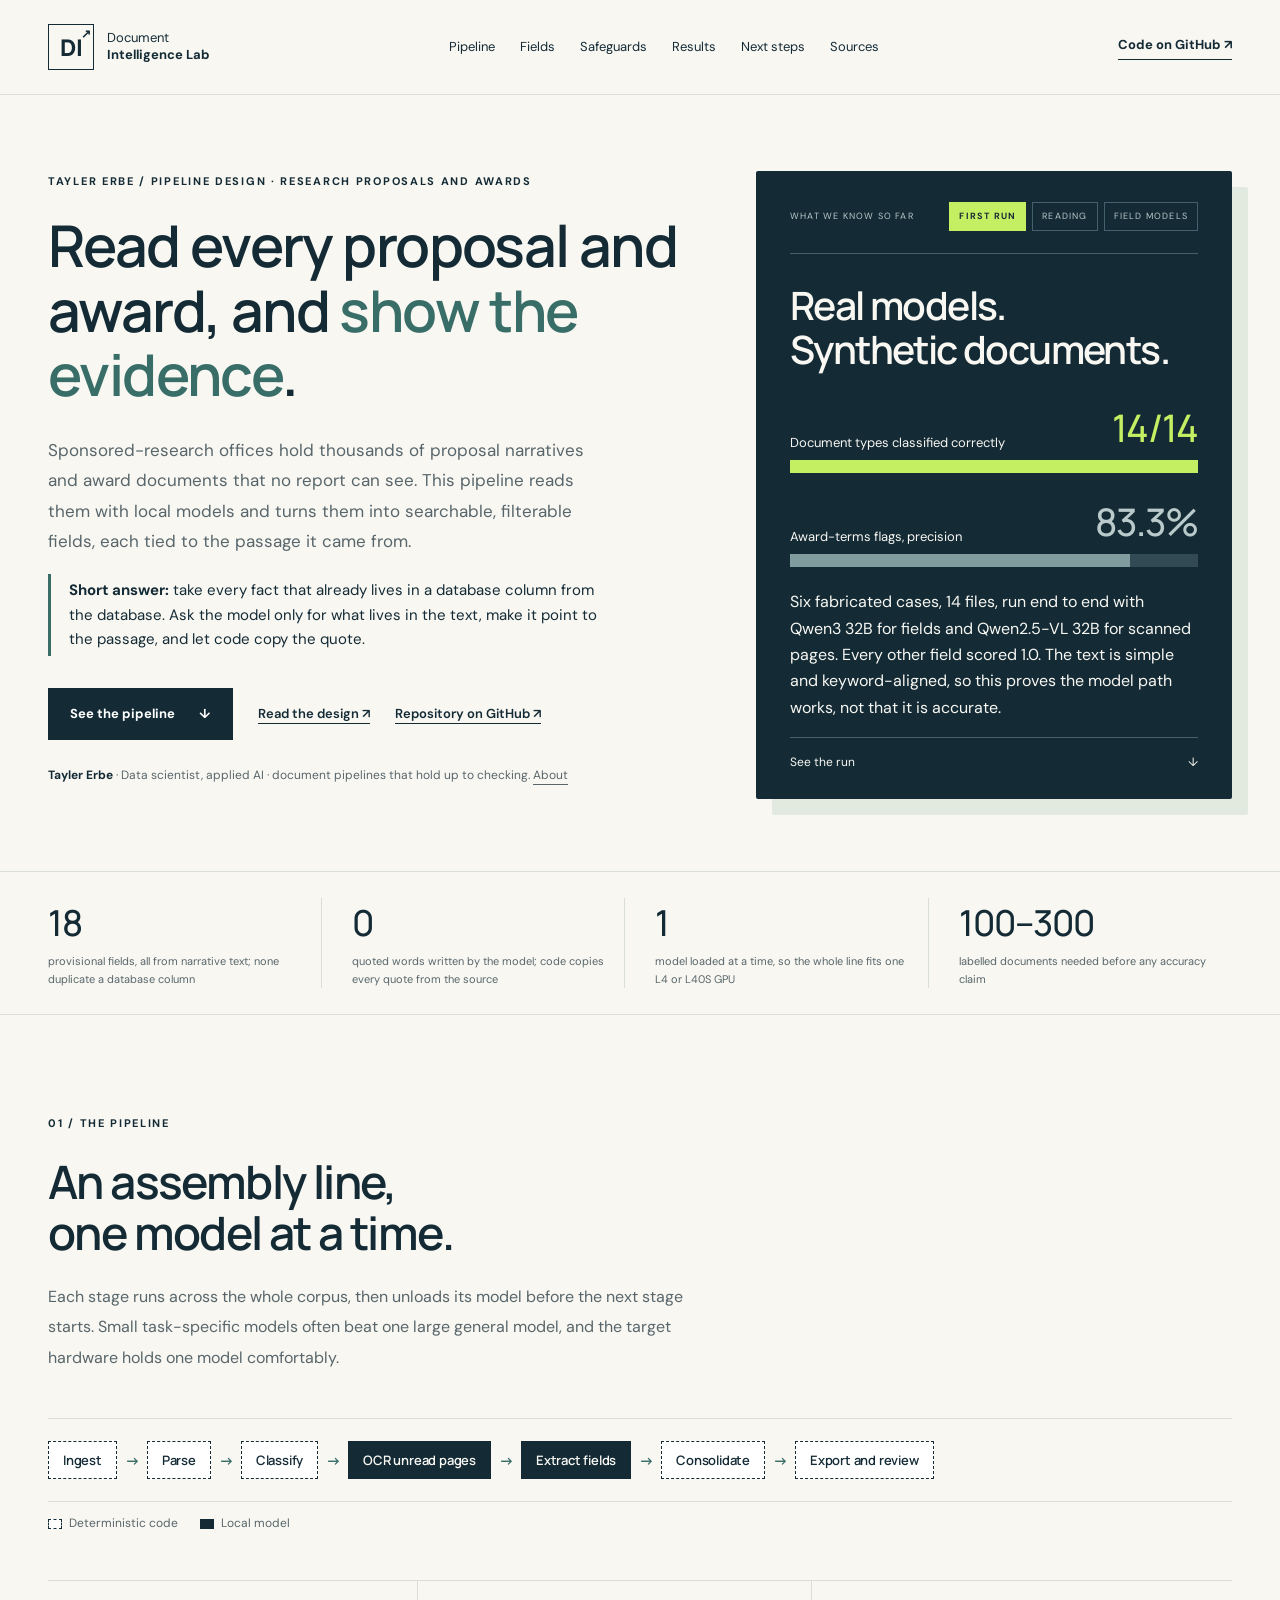
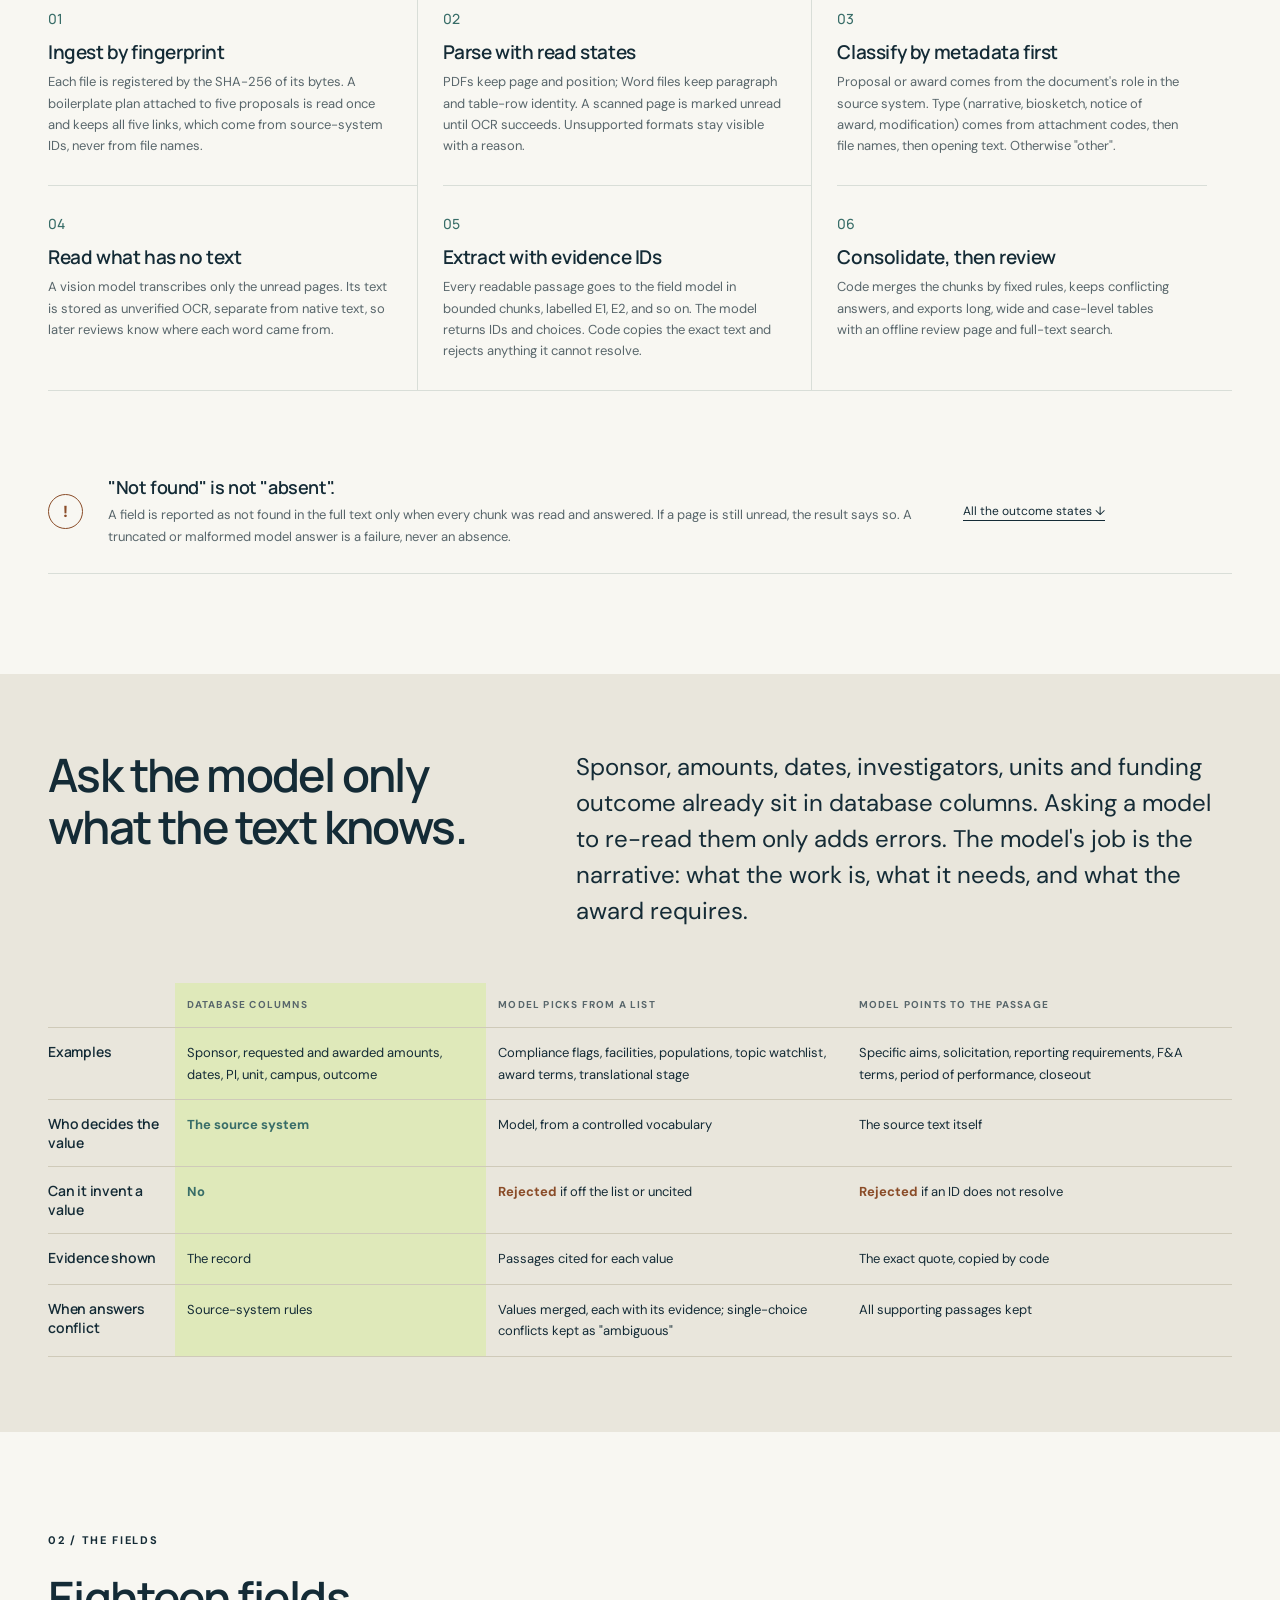
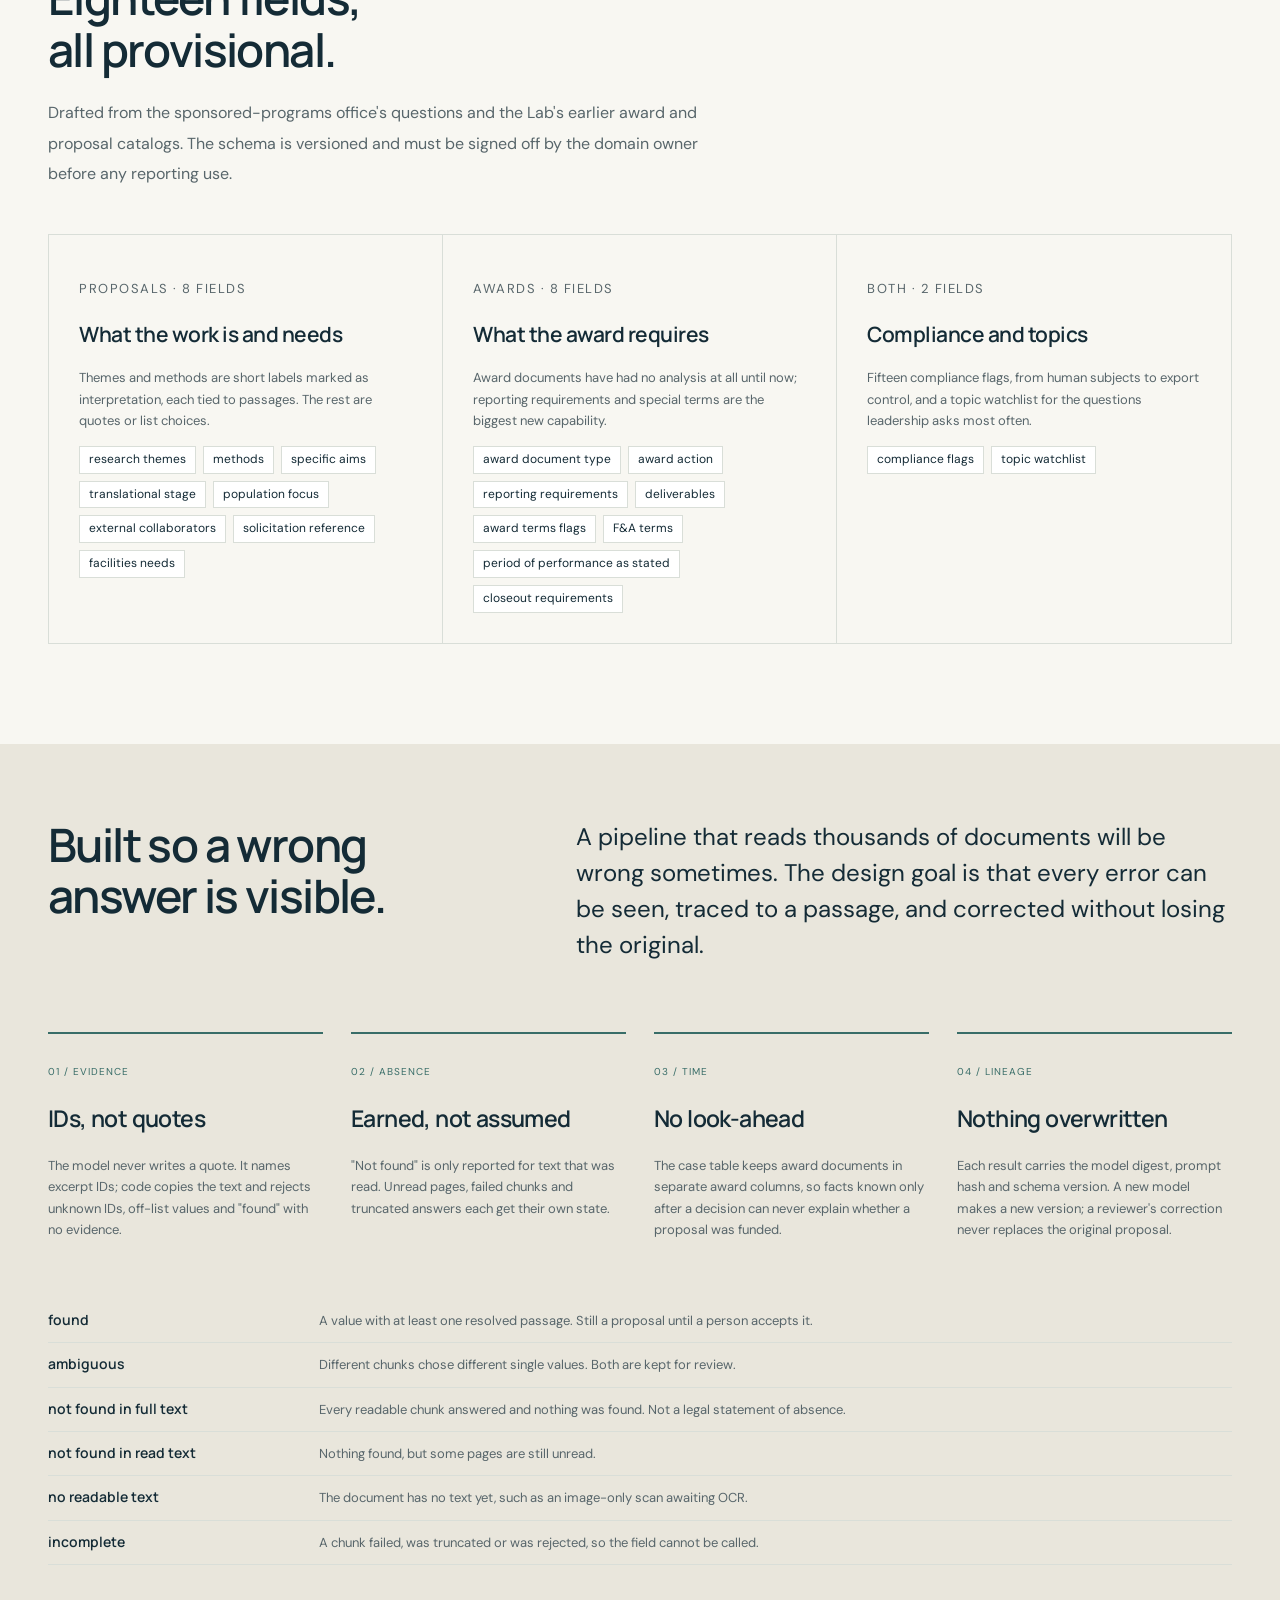
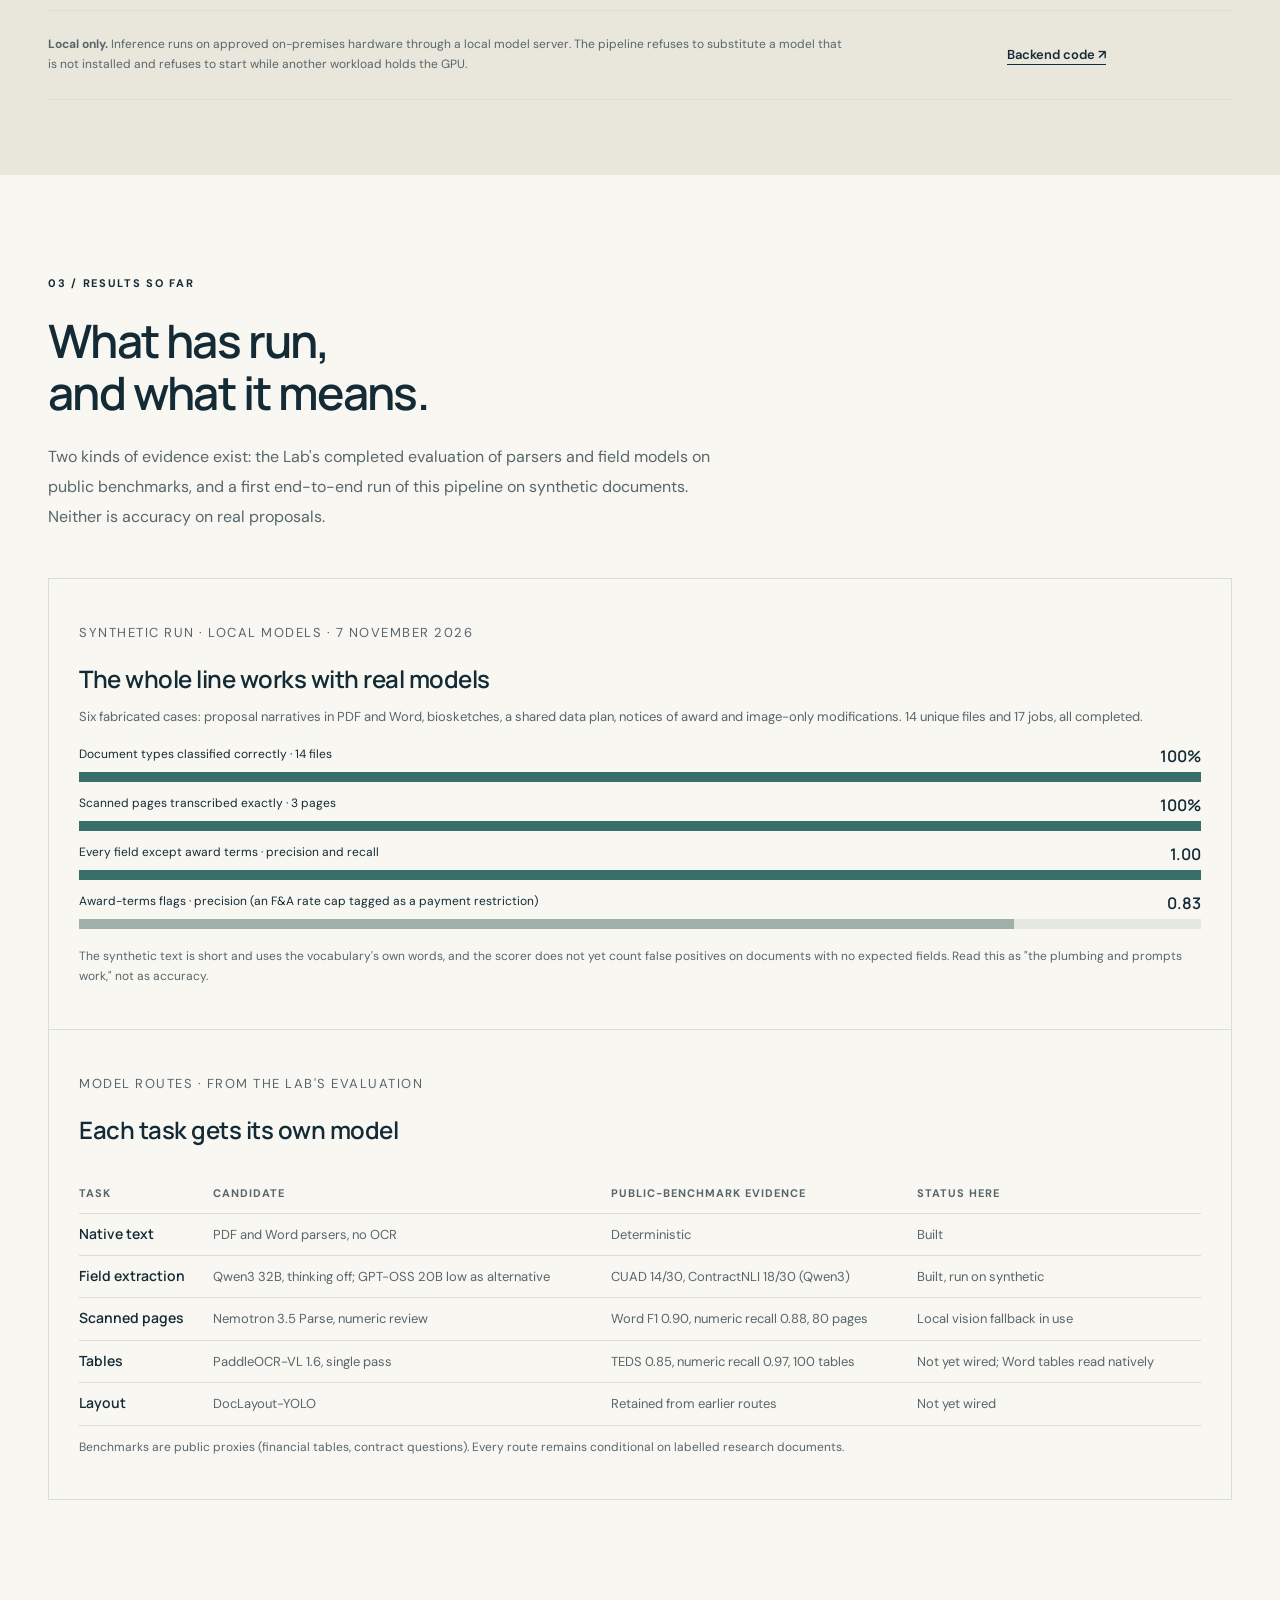
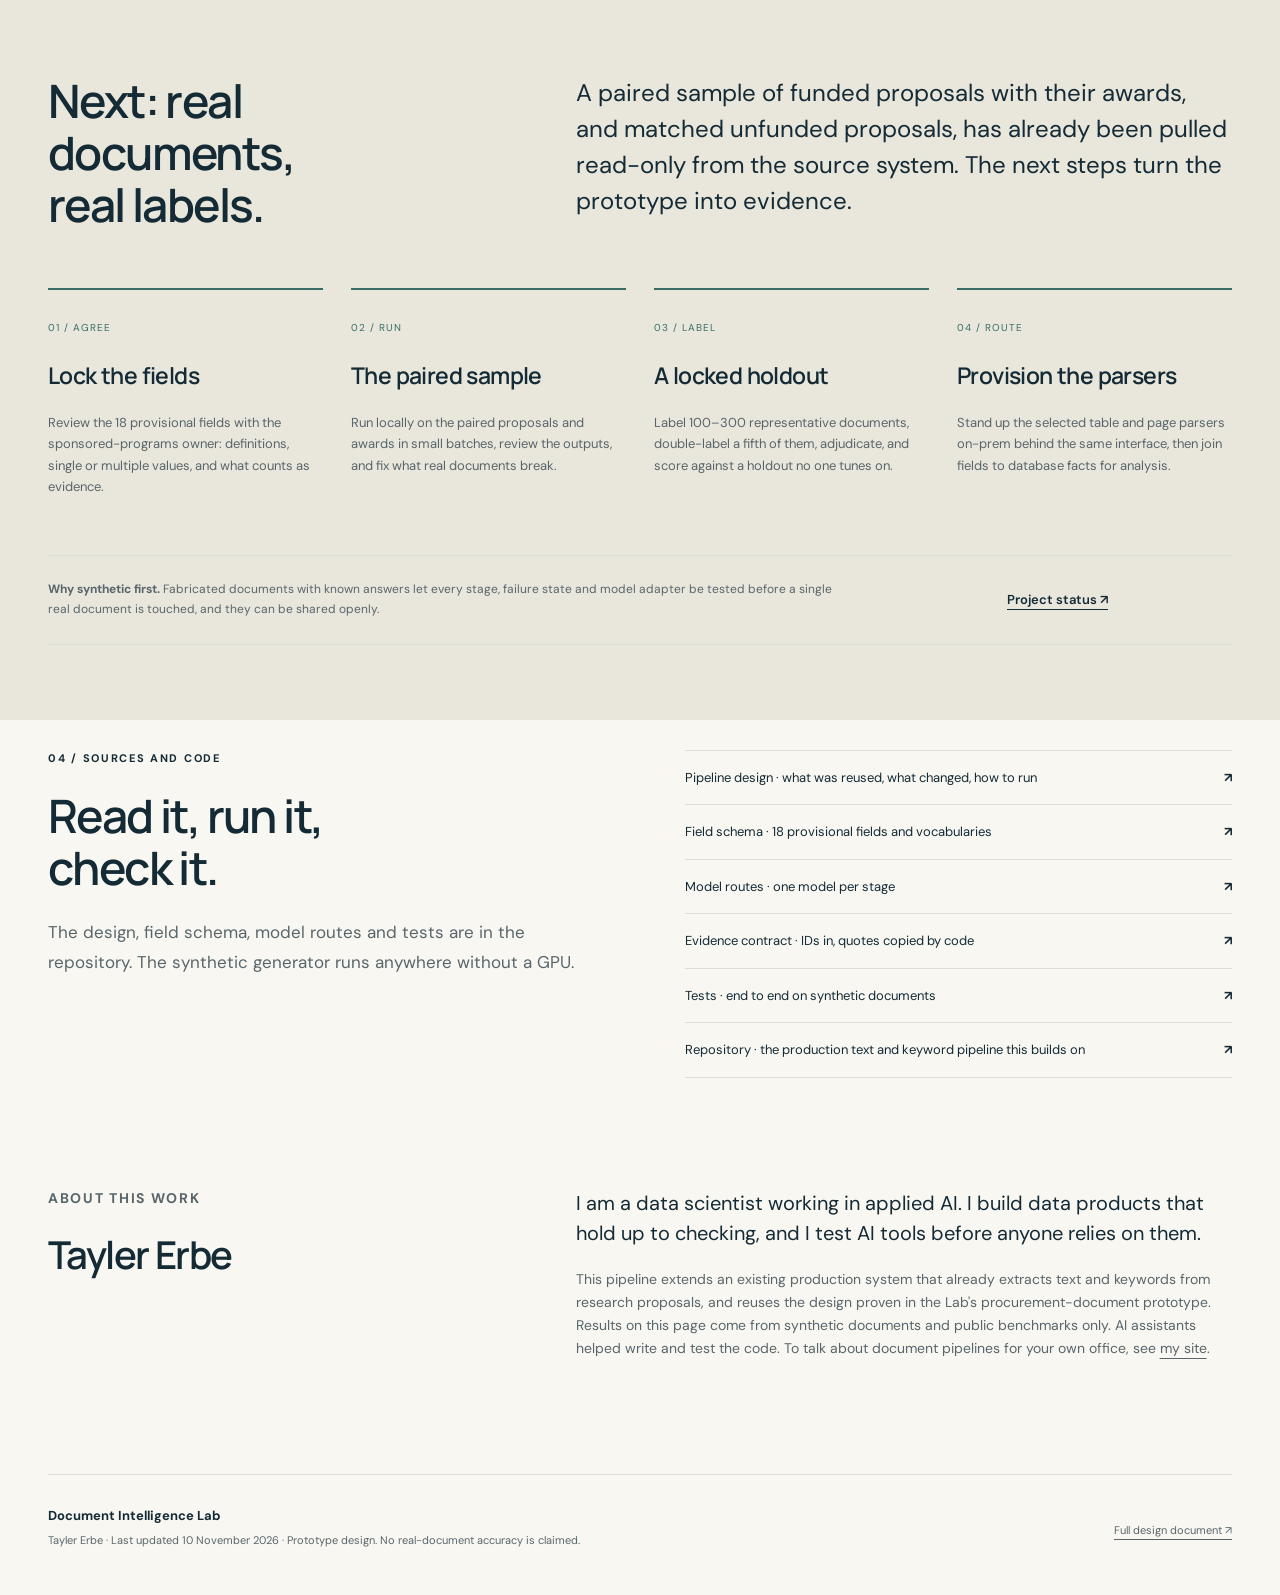
==== docs/pipeline/index.html @ e788d987 "Add pipeline design website in the Document Intelligence Lab brief style Static page at docs/pipelin" ====
<!doctype html>
<html lang="en"><head><meta charset="utf-8"><meta name="viewport" content="width=device-width,initial-scale=1"><meta name="theme-color" content="#142b36">
<meta name="description" content="Design of a review-assisted pipeline that reads research proposals and awards, extracts narrative facts with local models, and shows the evidence for every value. By Tayler Erbe, Document Intelligence Lab.">
<title>Proposals and Awards, Read with Evidence · Document Intelligence Lab · Tayler Erbe</title>
<meta property="og:type" content="website"><meta property="og:title" content="Read every proposal and award, and show the evidence."><meta property="og:description" content="A review-assisted document pipeline for research proposals and awards: local models, evidence copied by code, and honest absence. By Tayler Erbe."><meta name="author" content="Tayler Erbe">
<link rel="icon" href="favicon.svg" type="image/svg+xml"><link rel="stylesheet" href="styles.css"><link rel="stylesheet" href="site.css"><link rel="stylesheet" href="brief.css"><link rel="stylesheet" href="pipeline.css"><script src="pipeline.js" defer></script></head>
<body>
<a href="#main" class="skip">Skip to content</a>
<header class="site-header">
<a href="#main" class="brand" aria-label="Document Intelligence Lab"><span class="brand-mark">DI<span>↗</span></span><span>Document<br><strong>Intelligence Lab</strong></span></a>
<nav aria-label="Main navigation"><a href="#line">Pipeline</a><a href="#fields">Fields</a><a href="#safeguards">Safeguards</a><a href="#results">Results</a><a href="#next">Next steps</a><a href="#resources">Sources</a></nav>
<a class="repo-link" href="https://github.com/tayler-erbe/research-proposal-processing/tree/claude/happy-clarke-plqt0c/research_intake">Code on GitHub <span aria-hidden="true">↗</span></a>
</header>
<main id="main">

<section class="hero">
<div class="hero-copy">
<p class="eyebrow">TAYLER ERBE / PIPELINE DESIGN · RESEARCH PROPOSALS AND AWARDS</p>
<h1>Read every proposal and award, and <em>show the evidence</em>.</h1>
<p class="hero-deck">Sponsored-research offices hold thousands of proposal narratives and award documents that no report can see. This pipeline reads them with local models and turns them into searchable, filterable fields, each tied to the passage it came from.</p>
<p class="answer-line"><b>Short answer:</b> take every fact that already lives in a database column from the database. Ask the model only for what lives in the text, make it point to the passage, and let code copy the quote.</p>
<div class="hero-actions">
<a href="#line" class="button primary">See the pipeline <span aria-hidden="true">↓</span></a>
<a href="https://github.com/tayler-erbe/research-proposal-processing/blob/claude/happy-clarke-plqt0c/docs/RESEARCH_INTAKE.md" class="text-link">Read the design ↗</a>
<a href="https://github.com/tayler-erbe/research-proposal-processing" class="text-link">Repository on GitHub ↗</a>
</div>
<p class="author-line"><span><b>Tayler Erbe</b> · Data scientist, applied AI · document pipelines that hold up to checking. <a href="#about">About</a></span></p>
</div>
<div class="hero-figure" id="hero-figure">
<div class="figure-top"><span>WHAT WE KNOW SO FAR</span>
<div class="hero-tabs" role="tablist" aria-label="Headline results">
<button role="tab" aria-selected="true" aria-controls="hp-run" id="ht-run">First run</button>
<button role="tab" aria-selected="false" aria-controls="hp-read" id="ht-read" tabindex="-1">Reading</button>
<button role="tab" aria-selected="false" aria-controls="hp-fields" id="ht-fields" tabindex="-1">Field models</button>
</div></div>
<div class="hero-panel" id="hp-run" role="tabpanel" aria-labelledby="ht-run">
<h2>Real models.<br>Synthetic documents.</h2>
<div class="hero-bars" aria-label="Synthetic run with local models: document types correct 100 percent, award terms precision 83.3 percent">
<div><span>Document types classified correctly</span><strong>14/14</strong><i style="--bar:100%"></i></div>
<div class="muted-bar"><span>Award-terms flags, precision</span><strong>83.3%</strong><i style="--bar:83.3%"></i></div>
</div>
<p>Six fabricated cases, 14 files, run end to end with Qwen3 32B for fields and Qwen2.5-VL 32B for scanned pages. Every other field scored 1.0. The text is simple and keyword-aligned, so this proves the model path works, not that it is accurate.</p>
<a class="figure-source" href="#results">See the run <span>↓</span></a>
</div>
<div class="hero-panel" id="hp-read" role="tabpanel" aria-labelledby="ht-read" hidden>
<h2>Tables read well.<br>Page numbers need review.</h2>
<div class="hero-bars" aria-label="Numeric recall on public benchmarks: PaddleOCR-VL tables 97.4 percent, Nemotron Parse pages 88.2 percent">
<div><span>Tables · PaddleOCR-VL 1.6</span><strong>97.4%</strong><i style="--bar:97.4%"></i></div>
<div class="muted-bar"><span>Whole pages · Nemotron 3.5 Parse</span><strong>88.2%</strong><i style="--bar:88.2%"></i></div>
</div>
<p>Numeric recall from the Lab's completed parser evaluation on public benchmarks: 100 financial tables and 80 pages. Bag-of-numbers recall, not field-level accuracy on research documents.</p>
<a class="figure-source" href="#results">See the routes <span>↓</span></a>
</div>
<div class="hero-panel" id="hp-fields" role="tabpanel" aria-labelledby="ht-fields" hidden>
<h2>Field models are modest.<br>Keep a reviewer.</h2>
<div class="hero-bars" aria-label="Public contract-question benchmark: Qwen3 32B thinking off 14 of 30 on CUAD, 18 of 30 on ContractNLI">
<div><span>ContractNLI · Qwen3 32B, thinking off</span><strong>18/30</strong><i style="--bar:60%"></i></div>
<div class="muted-bar"><span>CUAD · same model</span><strong>14/30</strong><i style="--bar:46.7%"></i></div>
</div>
<p>On the balanced CUAD set an always-"absent" answer would score 15/30. That is why every value is a proposal for a person to accept, and why absence has to be earned.</p>
<a class="figure-source" href="#safeguards">See the safeguards <span>↓</span></a>
</div>
</div>
</section>

<section class="stat-strip" aria-label="Key facts">
<div><strong>18</strong><span>provisional fields, all from narrative text; none duplicate a database column</span></div>
<div><strong>0</strong><span>quoted words written by the model; code copies every quote from the source</span></div>
<div><strong>1</strong><span>model loaded at a time, so the whole line fits one L4 or L40S GPU</span></div>
<div><strong>100–300</strong><span>labelled documents needed before any accuracy claim</span></div>
</section>

<section class="section wrap" id="line">
<div class="section-head">
<p class="eyebrow">01 / THE PIPELINE</p>
<h2>An assembly line,<br>one model at a time.</h2>
<p>Each stage runs across the whole corpus, then unloads its model before the next stage starts. Small task-specific models often beat one large general model, and the target hardware holds one model comfortably.</p>
</div>
<ol class="flow" aria-label="Pipeline stages in order">
<li class="code">Ingest</li><li class="code">Parse</li><li class="code">Classify</li><li class="model">OCR unread pages</li><li class="model">Extract fields</li><li class="code">Consolidate</li><li class="code">Export and review</li>
</ol>
<div class="flow-key" aria-hidden="true"><span><i class="code"></i>Deterministic code</span><span><i class="model"></i>Local model</span></div>
<ol class="steps6">
<li><h3>Ingest by fingerprint</h3><p>Each file is registered by the SHA-256 of its bytes. A boilerplate plan attached to five proposals is read once and keeps all five links, which come from source-system IDs, never from file names.</p></li>
<li><h3>Parse with read states</h3><p>PDFs keep page and position; Word files keep paragraph and table-row identity. A scanned page is marked unread until OCR succeeds. Unsupported formats stay visible with a reason.</p></li>
<li><h3>Classify by metadata first</h3><p>Proposal or award comes from the document's role in the source system. Type (narrative, biosketch, notice of award, modification) comes from attachment codes, then file names, then opening text. Otherwise "other".</p></li>
<li><h3>Read what has no text</h3><p>A vision model transcribes only the unread pages. Its text is stored as unverified OCR, separate from native text, so later reviews know where each word came from.</p></li>
<li><h3>Extract with evidence IDs</h3><p>Every readable passage goes to the field model in bounded chunks, labelled E1, E2, and so on. The model returns IDs and choices. Code copies the exact text and rejects anything it cannot resolve.</p></li>
<li><h3>Consolidate, then review</h3><p>Code merges the chunks by fixed rules, keeps conflicting answers, and exports long, wide and case-level tables with an offline review page and full-text search.</p></li>
</ol>
<div class="finding-note"><span class="note-symbol" aria-hidden="true">!</span><div><h3>"Not found" is not "absent".</h3><p>A field is reported as not found in the full text only when every chunk was read and answered. If a page is still unread, the result says so. A truncated or malformed model answer is a failure, never an absence.</p></div><a href="#safeguards">All the outcome states ↓</a></div>
</section>

<section class="use-section" id="fields">
<div class="wrap">
<div class="use-layout">
<h2>Ask the model only<br>what the text knows.</h2>
<div><p class="large-copy">Sponsor, amounts, dates, investigators, units and funding outcome already sit in database columns. Asking a model to re-read them only adds errors. The model's job is the narrative: what the work is, what it needs, and what the award requires.</p></div>
</div>
<div class="compare-wrap" role="region" aria-label="Where each kind of fact comes from" tabindex="0">
<table class="compare">
<thead><tr><th scope="col"></th><th scope="col" class="rules">Database columns</th><th scope="col">Model picks from a list</th><th scope="col">Model points to the passage</th></tr></thead>
<tbody>
<tr><th scope="row">Examples</th><td class="rules">Sponsor, requested and awarded amounts, dates, PI, unit, campus, outcome</td><td>Compliance flags, facilities, populations, topic watchlist, award terms, translational stage</td><td>Specific aims, solicitation, reporting requirements, F&amp;A terms, period of performance, closeout</td></tr>
<tr><th scope="row">Who decides the value</th><td class="rules"><span class="yes">The source system</span></td><td>Model, from a controlled vocabulary</td><td>The source text itself</td></tr>
<tr><th scope="row">Can it invent a value</th><td class="rules"><span class="yes">No</span></td><td><span class="no">Rejected</span> if off the list or uncited</td><td><span class="no">Rejected</span> if an ID does not resolve</td></tr>
<tr><th scope="row">Evidence shown</th><td class="rules">The record</td><td>Passages cited for each value</td><td>The exact quote, copied by code</td></tr>
<tr><th scope="row">When answers conflict</th><td class="rules">Source-system rules</td><td>Values merged, each with its evidence; single-choice conflicts kept as "ambiguous"</td><td>All supporting passages kept</td></tr>
</tbody>
</table>
</div>
</div>
</section>

<section class="section wrap" id="fields-list">
<div class="section-head">
<p class="eyebrow">02 / THE FIELDS</p>
<h2>Eighteen fields,<br>all provisional.</h2>
<p>Drafted from the sponsored-programs office's questions and the Lab's earlier award and proposal catalogs. The schema is versioned and must be signed off by the domain owner before any reporting use.</p>
</div>
<div class="results-band">
<article><p class="route-id">PROPOSALS · 8 FIELDS</p><h3>What the work is and needs</h3><p>Themes and methods are short labels marked as interpretation, each tied to passages. The rest are quotes or list choices.</p>
<ul class="field-list"><li>research themes</li><li>methods</li><li>specific aims</li><li>translational stage</li><li>population focus</li><li>external collaborators</li><li>solicitation reference</li><li>facilities needs</li></ul></article>
<article><p class="route-id">AWARDS · 8 FIELDS</p><h3>What the award requires</h3><p>Award documents have had no analysis at all until now; reporting requirements and special terms are the biggest new capability.</p>
<ul class="field-list"><li>award document type</li><li>award action</li><li>reporting requirements</li><li>deliverables</li><li>award terms flags</li><li>F&amp;A terms</li><li>period of performance as stated</li><li>closeout requirements</li></ul></article>
<article><p class="route-id">BOTH · 2 FIELDS</p><h3>Compliance and topics</h3><p>Fifteen compliance flags, from human subjects to export control, and a topic watchlist for the questions leadership asks most often.</p>
<ul class="field-list"><li>compliance flags</li><li>topic watchlist</li></ul></article>
</div>
</section>

<section class="use-section" id="safeguards">
<div class="wrap">
<div class="use-layout">
<h2>Built so a wrong<br>answer is visible.</h2>
<div><p class="large-copy">A pipeline that reads thousands of documents will be wrong sometimes. The design goal is that every error can be seen, traced to a passage, and corrected without losing the original.</p></div>
</div>
<div class="roadmap" style="margin-top:45px">
<article><span>01 / EVIDENCE</span><h3>IDs, not quotes</h3><p>The model never writes a quote. It names excerpt IDs; code copies the text and rejects unknown IDs, off-list values and "found" with no evidence.</p></article>
<article><span>02 / ABSENCE</span><h3>Earned, not assumed</h3><p>"Not found" is only reported for text that was read. Unread pages, failed chunks and truncated answers each get their own state.</p></article>
<article><span>03 / TIME</span><h3>No look-ahead</h3><p>The case table keeps award documents in separate award columns, so facts known only after a decision can never explain whether a proposal was funded.</p></article>
<article><span>04 / LINEAGE</span><h3>Nothing overwritten</h3><p>Each result carries the model digest, prompt hash and schema version. A new model makes a new version; a reviewer's correction never replaces the original proposal.</p></article>
</div>
<table class="outcomes" style="margin-top:45px" aria-label="Field outcome states">
<tbody>
<tr><th>found</th><td>A value with at least one resolved passage. Still a proposal until a person accepts it.</td></tr>
<tr><th>ambiguous</th><td>Different chunks chose different single values. Both are kept for review.</td></tr>
<tr><th>not found in full text</th><td>Every readable chunk answered and nothing was found. Not a legal statement of absence.</td></tr>
<tr><th>not found in read text</th><td>Nothing found, but some pages are still unread.</td></tr>
<tr><th>no readable text</th><td>The document has no text yet, such as an image-only scan awaiting OCR.</td></tr>
<tr><th>incomplete</th><td>A chunk failed, was truncated or was rejected, so the field cannot be called.</td></tr>
</tbody>
</table>
<div class="next-footer"><p><strong>Local only.</strong> Inference runs on approved on-premises hardware through a local model server. The pipeline refuses to substitute a model that is not installed and refuses to start while another workload holds the GPU.</p><a class="text-link" href="https://github.com/tayler-erbe/research-proposal-processing/blob/claude/happy-clarke-plqt0c/research_intake/backends.py">Backend code ↗</a></div>
</div>
</section>

<section class="section wrap" id="results">
<div class="section-head">
<p class="eyebrow">03 / RESULTS SO FAR</p>
<h2>What has run,<br>and what it means.</h2>
<p>Two kinds of evidence exist: the Lab's completed evaluation of parsers and field models on public benchmarks, and a first end-to-end run of this pipeline on synthetic documents. Neither is accuracy on real proposals.</p>
</div>
<div class="results-band one">
<article>
<p class="route-id">SYNTHETIC RUN · LOCAL MODELS · 7 NOVEMBER 2026</p>
<h3>The whole line works with real models</h3>
<p>Six fabricated cases: proposal narratives in PDF and Word, biosketches, a shared data plan, notices of award and image-only modifications. 14 unique files and 17 jobs, all completed.</p>
<div class="mini-bars" aria-label="Synthetic run results">
<div><span>Document types classified correctly · 14 files</span><strong>100%</strong><i style="--bar:100%"></i></div>
<div><span>Scanned pages transcribed exactly · 3 pages</span><strong>100%</strong><i style="--bar:100%"></i></div>
<div><span>Every field except award terms · precision and recall</span><strong>1.00</strong><i style="--bar:100%"></i></div>
<div><span>Award-terms flags · precision (an F&amp;A rate cap tagged as a payment restriction)</span><strong>0.83</strong><i class="muted" style="--bar:83.3%"></i></div>
</div>
<p class="chart-note">The synthetic text is short and uses the vocabulary's own words, and the scorer does not yet count false positives on documents with no expected fields. Read this as "the plumbing and prompts work," not as accuracy.</p>
</article>
<article>
<p class="route-id">MODEL ROUTES · FROM THE LAB'S EVALUATION</p>
<h3>Each task gets its own model</h3>
<div class="compare-wrap" role="region" aria-label="Model routes" tabindex="0">
<table class="route-table">
<thead><tr><th>Task</th><th>Candidate</th><th>Public-benchmark evidence</th><th>Status here</th></tr></thead>
<tbody>
<tr><td>Native text</td><td>PDF and Word parsers, no OCR</td><td>Deterministic</td><td>Built</td></tr>
<tr><td>Field extraction</td><td>Qwen3 32B, thinking off; GPT-OSS 20B low as alternative</td><td>CUAD 14/30, ContractNLI 18/30 (Qwen3)</td><td>Built, run on synthetic</td></tr>
<tr><td>Scanned pages</td><td>Nemotron 3.5 Parse, numeric review</td><td>Word F1 0.90, numeric recall 0.88, 80 pages</td><td>Local vision fallback in use</td></tr>
<tr><td>Tables</td><td>PaddleOCR-VL 1.6, single pass</td><td>TEDS 0.85, numeric recall 0.97, 100 tables</td><td>Not yet wired; Word tables read natively</td></tr>
<tr><td>Layout</td><td>DocLayout-YOLO</td><td>Retained from earlier routes</td><td>Not yet wired</td></tr>
</tbody>
</table>
</div>
<p class="chart-note">Benchmarks are public proxies (financial tables, contract questions). Every route remains conditional on labelled research documents.</p>
</article>
</div>
</section>

<section class="use-section" id="next">
<div class="wrap">
<div class="use-layout">
<h2>Next: real documents,<br>real labels.</h2>
<div><p class="large-copy">A paired sample of funded proposals with their awards, and matched unfunded proposals, has already been pulled read-only from the source system. The next steps turn the prototype into evidence.</p></div>
</div>
<div class="roadmap" style="margin-top:45px">
<article><span>01 / AGREE</span><h3>Lock the fields</h3><p>Review the 18 provisional fields with the sponsored-programs owner: definitions, single or multiple values, and what counts as evidence.</p></article>
<article><span>02 / RUN</span><h3>The paired sample</h3><p>Run locally on the paired proposals and awards in small batches, review the outputs, and fix what real documents break.</p></article>
<article><span>03 / LABEL</span><h3>A locked holdout</h3><p>Label 100–300 representative documents, double-label a fifth of them, adjudicate, and score against a holdout no one tunes on.</p></article>
<article><span>04 / ROUTE</span><h3>Provision the parsers</h3><p>Stand up the selected table and page parsers on-prem behind the same interface, then join fields to database facts for analysis.</p></article>
</div>
<div class="next-footer"><p><strong>Why synthetic first.</strong> Fabricated documents with known answers let every stage, failure state and model adapter be tested before a single real document is touched, and they can be shared openly.</p><a class="text-link" href="https://github.com/tayler-erbe/research-proposal-processing/blob/claude/happy-clarke-plqt0c/docs/STATUS.md">Project status ↗</a></div>
</div>
</section>

<section class="resources wrap" id="resources">
<div>
<p class="eyebrow">04 / SOURCES AND CODE</p>
<h2>Read it, run it,<br>check it.</h2>
<p class="hero-deck">The design, field schema, model routes and tests are in the repository. The synthetic generator runs anywhere without a GPU.</p>
</div>
<div class="resource-links">
<a href="https://github.com/tayler-erbe/research-proposal-processing/blob/claude/happy-clarke-plqt0c/docs/RESEARCH_INTAKE.md"><span>Pipeline design · what was reused, what changed, how to run</span><b>↗</b></a>
<a href="https://github.com/tayler-erbe/research-proposal-processing/blob/claude/happy-clarke-plqt0c/research_intake/config/fields.json"><span>Field schema · 18 provisional fields and vocabularies</span><b>↗</b></a>
<a href="https://github.com/tayler-erbe/research-proposal-processing/blob/claude/happy-clarke-plqt0c/research_intake/config/routes.json"><span>Model routes · one model per stage</span><b>↗</b></a>
<a href="https://github.com/tayler-erbe/research-proposal-processing/blob/claude/happy-clarke-plqt0c/research_intake/evidence.py"><span>Evidence contract · IDs in, quotes copied by code</span><b>↗</b></a>
<a href="https://github.com/tayler-erbe/research-proposal-processing/blob/claude/happy-clarke-plqt0c/tests/test_research_intake.py"><span>Tests · end to end on synthetic documents</span><b>↗</b></a>
<a href="https://github.com/tayler-erbe/research-proposal-processing"><span>Repository · the production text and keyword pipeline this builds on</span><b>↗</b></a>
</div>
</section>

<section class="section wrap" id="about" style="padding-top:20px">
<div class="use-layout">
<div><p class="eyebrow">ABOUT THIS WORK</p><h2 style="font-size:clamp(30px,3vw,42px)">Tayler Erbe</h2></div>
<div>
<p class="large-copy" style="font-size:20px">I am a data scientist working in applied AI. I build data products that hold up to checking, and I test AI tools before anyone relies on them.</p>
<p>This pipeline extends an existing production system that already extracts text and keywords from research proposals, and reuses the design proven in the Lab's procurement-document prototype. Results on this page come from synthetic documents and public benchmarks only. AI assistants helped write and test the code. To talk about document pipelines for your own office, see <a href="https://taylererbe.com/">my site</a>.</p>
</div>
</div>
</section>
</main>
<footer class="wrap">
<div><strong>Document Intelligence Lab</strong><p>Tayler Erbe · Last updated 10 November 2026 · Prototype design. No real-document accuracy is claimed.</p></div>
<a href="https://github.com/tayler-erbe/research-proposal-processing/blob/claude/happy-clarke-plqt0c/docs/RESEARCH_INTAKE.md">Full design document ↗</a>
</footer>
</body>
</html>
---- docs/pipeline/styles.css ----
@import url('https://fonts.googleapis.com/css2?family=DM+Sans:wght@400;500;600;700&family=Manrope:wght@400;500;600;700;800&display=swap');
:root{--ink:#142b36;--paper:#f8f7f2;--muted:#58666b;--line:#d9ded8;--lime:#c4ef62;--teal:#386d68;--amber:#8a4c28;--white:#fff;--body:'DM Sans',Arial,sans-serif;--display:'Manrope',Arial,sans-serif}*{box-sizing:border-box}html{scroll-behavior:smooth;scroll-padding-top:100px}body{margin:0;background:var(--paper);color:var(--ink);font-family:var(--body);font-size:16px;line-height:1.65}a{color:inherit;text-underline-offset:5px}button,select{font:inherit}button,a,select,summary{-webkit-tap-highlight-color:transparent}button,select,summary{cursor:pointer}a:focus-visible,button:focus-visible,select:focus-visible,summary:focus-visible{outline:3px solid #6d940c;outline-offset:5px}.wrap{width:min(1240px,calc(100% - 96px));margin-inline:auto}.skip{position:absolute;left:20px;top:-100px;background:var(--lime);padding:12px;z-index:100}.skip:focus{top:10px}.sr-only{position:absolute;width:1px;height:1px;padding:0;margin:-1px;overflow:hidden;clip:rect(0,0,0,0);white-space:nowrap;border:0}.site-header{display:flex;align-items:center;justify-content:space-between;gap:24px;padding:24px 48px;border-bottom:1px solid var(--line);background:rgba(248,247,242,.96);position:sticky;top:0;z-index:20;backdrop-filter:blur(15px)}.brand{display:flex;gap:13px;align-items:center;text-decoration:none;font-size:13px;line-height:1.3}.brand-mark{font:800 23px var(--display);position:relative;border:1px solid var(--ink);width:46px;height:46px;display:grid;place-items:center}.brand-mark>span{font-size:12px;position:absolute;top:0;right:2px}.site-header nav{display:flex;gap:25px;font-size:13px}.site-header nav a,.repo-link{text-decoration:none}.site-header nav a:hover,.repo-link:hover{text-decoration:underline}.repo-link{font-size:13px;font-weight:700;border-bottom:1px solid;padding-bottom:4px}.hero{display:grid;grid-template-columns:1.15fr .85fr;gap:64px;width:min(1340px,calc(100% - 96px));margin:76px auto 72px;align-items:center}.eyebrow{font-size:11px;letter-spacing:1.7px;font-weight:700;line-height:1.5;margin:0 0 24px}h1,h2,h3{font-family:var(--display);font-weight:600;letter-spacing:-1.6px;line-height:1.12;margin-top:0}h1{font-size:clamp(42px,4.5vw,72px);margin-bottom:28px}h1 em{font-style:normal;color:var(--teal)}.hero-deck{font-size:17px;color:var(--muted);max-width:550px;line-height:1.8}.hero-actions{display:flex;gap:25px;align-items:center;flex-wrap:wrap;margin:32px 0 26px}.button{padding:15px 22px;display:inline-flex;gap:24px;text-decoration:none;font-size:13px;font-weight:700}.primary{background:var(--ink);color:var(--white)}.primary:hover{background:var(--teal)}.text-link{font-size:13px;font-weight:600}.meta-line{font-size:11px;letter-spacing:.3px;color:var(--muted)}.meta-line span{margin:0 10px}.hero-figure{background:var(--ink);color:var(--paper);padding:31px 34px 26px;min-height:490px;border-radius:2px;box-shadow:16px 16px 0 #e2e9de}.figure-top{display:flex;justify-content:space-between;gap:20px;font-size:9px;letter-spacing:1.2px;color:#b8c8c9;border-bottom:1px solid #44606a;padding-bottom:22px}.hero-figure h2{font-size:39px;margin:30px 0}.hero-bars>div{display:grid;grid-template-columns:1fr auto;gap:7px;margin:22px 0}.hero-bars>div>span{font-size:13px;align-self:end}.hero-bars strong{font:500 38px var(--display);color:var(--lime);letter-spacing:-1px}.hero-bars small{font-size:19px}.hero-bars i{grid-column:1/-1;display:block;height:13px;background:linear-gradient(to right,var(--lime) var(--bar),#324a54 var(--bar))}.hero-bars .muted-bar strong{color:#bacacb}.hero-bars .muted-bar i{background:linear-gradient(to right,#819c9e var(--bar),#324a54 var(--bar))}.hero-figure>p{font-size:11px;line-height:1.8;color:#c2d0d0;margin:26px 0 18px}.figure-source{display:flex;justify-content:space-between;font-size:12px;text-decoration:none;border-top:1px solid #44606a;padding-top:15px}.stat-strip{display:grid;grid-template-columns:repeat(4,1fr);border-block:1px solid var(--line);padding:26px max(48px,calc((100vw - 1240px)/2));gap:30px}.stat-strip>div{border-right:1px solid var(--line);padding-right:20px}.stat-strip>div:last-child{border:0}.stat-strip strong{display:block;font:500 clamp(24px,2.8vw,38px) var(--display);letter-spacing:-1px}.stat-strip span{font-size:11px;color:var(--muted);display:block;margin-top:5px}.scope-note{font-size:11px;color:var(--muted);margin-top:18px}.section{padding-block:100px}.section-head{max-width:780px;margin-bottom:45px}.section-head h2,.use-section h2,.resources h2{font-size:clamp(34px,3.6vw,52px);margin-bottom:23px}.section-head>p:last-child{max-width:670px;color:var(--muted);font-size:16px;line-height:1.9}.route-grid{display:grid;grid-template-columns:1.3fr 1fr 1fr;gap:0;border:1px solid var(--line)}.route{padding:30px;border-right:1px solid var(--line);display:flex;flex-direction:column}.route:last-child{border:0}.lead-route{background:#edf0e7}.route-id{font-size:10px;letter-spacing:1.5px;color:var(--muted);margin-bottom:23px}.route h3{font-size:26px;letter-spacing:-.8px;margin-bottom:18px}.route>p{font-size:14px;color:var(--muted)}.route-metrics{display:flex;gap:28px;margin:16px 0}.route-metrics strong{display:block;font:600 31px var(--display);letter-spacing:-1px}.route-metrics span{font-size:10px;line-height:1.5;display:block;margin-top:5px;color:var(--muted)}.caution{font-size:12px!important;line-height:1.7;color:var(--amber)!important}.route a{font-size:12px;font-weight:700;margin-top:auto;padding-top:25px}.method-label{font-size:10px;letter-spacing:.3px;background:#ebeee7;align-self:start;padding:6px 9px;margin:18px 0 24px}.finding-note{display:flex;align-items:center;gap:25px;padding:26px 0;border-bottom:1px solid var(--line);margin-top:25px}.note-symbol{display:grid;place-items:center;min-width:35px;height:35px;border:1px solid var(--amber);color:var(--amber);border-radius:50%;font-weight:700}.finding-note h3{font-size:18px;letter-spacing:-.4px;margin-bottom:7px}.finding-note p{font-size:13px;color:var(--muted);max-width:830px;margin:0}.finding-note>a{font-size:12px;min-width:125px}.explorer-section{background:var(--ink);color:var(--paper);padding:90px 0}.light>p:last-child{color:#c1ced0}.light .eyebrow{color:var(--lime)}.filters{display:grid;grid-template-columns:1.25fr 1fr 1fr 1fr auto;gap:16px;padding:24px 0;border-block:1px solid #4a6069}.filters label{font-size:11px;letter-spacing:.3px;color:#bbcacc;display:block}select{width:100%;background:none;color:inherit;border:1px solid #597078;padding:11px 30px 11px 12px;border-radius:0;margin-top:6px;font-size:12px;min-height:42px}select option{background:var(--paper);color:var(--ink)}.reset{align-self:end;min-height:42px;border:0;background:none;color:#cfddd9;text-decoration:underline;text-underline-offset:4px;font-size:12px}.explorer-heading{display:flex;justify-content:space-between;gap:20px;align-items:end;margin:37px 0 12px}.explorer-heading .eyebrow{font-size:10px;color:var(--lime);margin-bottom:10px}.explorer-heading h3{font-size:26px;letter-spacing:-.7px;margin:0}.download-button{background:none;color:var(--paper);border:1px solid #759183;padding:9px 13px;font-size:12px}.result-notice{font-size:12px;color:#bbcacc;max-width:950px;margin:18px 0 27px}.comparison-chart{display:grid;gap:17px;padding-bottom:32px;max-height:800px;overflow:auto}.chart-row{display:grid;grid-template-columns:245px 1fr 75px;align-items:center;gap:18px;font-size:12px}.chart-label small{display:block;font-size:10px;color:#b0c0c3}.bar-track{height:12px;background:#344d56}.bar-fill{height:100%;background:var(--lime);width:var(--width);min-width:2px}.chart-value{text-align:right;font-variant-numeric:tabular-nums;font-size:15px}.table-scroll{overflow:auto}.results-table{width:100%;border-collapse:collapse;font-size:12px;min-width:740px}.results-table th{color:#bacacd;font-size:10px;font-weight:500;text-transform:uppercase;letter-spacing:.5px;padding:14px 10px;text-align:left;border-block:1px solid #52656e;white-space:nowrap}.results-table th:first-child,.results-table td:first-child{padding-left:0}.results-table td{padding:15px 10px;border-bottom:1px solid #3c525c;font-variant-numeric:tabular-nums}.results-table td small{display:block;color:#b0c0c3;font-size:10px}.results-table a{font-size:11px}.empty-state{padding:28px;border:1px dashed #7b9098;color:#d0dcd9;font-size:14px}.explorer-footer{display:flex;justify-content:space-between;gap:20px;font-size:10px;color:#bdcccc;margin-top:18px}.pipeline{display:grid;grid-template-columns:repeat(4,1fr);list-style:none;padding:0;margin:0 0 55px;border-block:1px solid var(--line)}.pipeline li{padding:28px 25px 28px 0;margin-right:25px;border-right:1px solid var(--line)}.pipeline li:last-child{border:0}.pipeline li>span{font:500 14px var(--display);color:var(--teal);margin-bottom:20px;display:block}.pipeline h3{font-size:18px;letter-spacing:-.4px}.pipeline p{font-size:12px;color:var(--muted)}.methods-layout{display:grid;grid-template-columns:.8fr 1.2fr;gap:80px}.methods-layout h3{font-size:26px;letter-spacing:-.6px}.methods-layout>div>p{font-size:14px;color:var(--muted);line-height:1.9}details{border-top:1px solid var(--line);padding:18px 0}details:last-child{border-bottom:1px solid var(--line)}summary{font-weight:600;font-size:14px;list-style:none;padding-right:25px;position:relative}summary:after{content:'+';position:absolute;right:0;font-size:20px;font-weight:400;top:-4px}details[open]>summary:after{content:'−'}details p{font-size:13px;color:var(--muted);line-height:1.9;margin-top:17px}details summary::-webkit-details-marker{display:none}.confirmation-band{background:#e7eddd;margin-top:55px;padding:35px 40px;display:grid;grid-template-columns:1.2fr 1fr;gap:50px}.confirmation-band .eyebrow{font-size:10px;margin-bottom:18px}.confirmation-band h3{font-size:26px;letter-spacing:-.6px}.confirmation-band p{font-size:12px;color:var(--muted)}.effect-list{display:flex;flex-direction:column;justify-content:center}.effect-list p{margin:0;display:flex;gap:24px;align-items:center;padding:12px 0;border-bottom:1px solid #c9d4bc}.effect-list strong{font:600 25px var(--display);color:var(--ink);min-width:120px}.effect-list span{font-size:11px}.hardware-section{background:#e7ede8;padding:85px 0}.hardware-layout{display:grid;grid-template-columns:1fr 1fr;gap:100px;align-items:center}.hardware-layout .section-head{margin:0}.hardware-picker{display:block;font-size:12px;font-weight:600;margin-top:30px;max-width:400px}.hardware-picker select{border-color:#8b9c96;font-weight:400}.hardware-detail{background:var(--paper);padding:35px 40px;border-top:3px solid var(--teal)}.hardware-detail .eyebrow{color:var(--teal);font-size:10px}.hardware-detail h3{font-size:28px;letter-spacing:-.7px}.hardware-detail h4{font-size:12px;margin-bottom:7px}.hardware-detail p,.hardware-detail li{font-size:13px;color:var(--muted)}.hardware-detail ul{padding-left:18px}.hardware-detail .tier-status{display:inline-block;background:#e3eadd;font-size:10px;padding:4px 9px;margin-bottom:22px}.evidence-layout{display:grid;grid-template-columns:1fr 1fr;gap:80px}.before-after{display:flex;gap:30px;align-items:center;border-block:1px solid var(--line);padding:23px 0 20px;margin-bottom:22px}.before-after strong{font:500 68px var(--display);display:block;line-height:1.2;letter-spacing:-3px}.before-after>div>span{font-size:11px;color:var(--muted)}.arrow{font-size:35px;color:var(--teal)}.evidence-layout p{font-size:14px;color:var(--muted)}.field-table{border-collapse:collapse;width:100%;font-size:13px}.field-table caption{text-align:left;font-size:12px;font-weight:600;padding-bottom:16px}.field-table th,.field-table td{padding:8px 12px;border-bottom:1px solid var(--line);text-align:left}.field-table th{font-size:10px;text-transform:uppercase;color:var(--muted)}.field-table td:last-child{font-weight:700;color:var(--teal)}.field-table tr.regression td:last-child{color:var(--amber)}.legal-detail{margin-top:35px}.use-section{background:#e9e6dc;padding:75px 0}.use-layout{display:grid;grid-template-columns:.8fr 1.2fr;gap:90px}.use-layout h2{margin:0}.use-layout .large-copy{font-size:24px;line-height:1.5;color:var(--ink);margin-top:0}.use-layout p{font-size:14px;color:var(--muted)}.use-tags{display:flex;flex-wrap:wrap;gap:10px;margin:25px 0}.use-tags span{font-size:11px;border-bottom:1px solid #a8b2a4;padding-bottom:5px;margin-right:10px}.roadmap{display:grid;grid-template-columns:repeat(4,1fr);gap:28px}.roadmap article{border-top:2px solid var(--teal);padding-top:23px}.roadmap article>span{font-size:10px;letter-spacing:1px;color:var(--teal)}.roadmap h3{font-size:23px;letter-spacing:-.6px;margin-top:23px}.roadmap p{font-size:13px;color:var(--muted)}.roadmap small{font-size:10px;display:block;margin-top:20px}.next-footer{display:flex;justify-content:space-between;gap:50px;border-block:1px solid var(--line);margin-top:45px;padding:24px 0;align-items:center}.next-footer p{font-size:12px;max-width:800px;margin:0;color:var(--muted)}.next-footer a{min-width:225px}.resources{display:grid;grid-template-columns:1fr 1fr;gap:90px;padding:30px 0 90px}.resource-links a{display:flex;justify-content:space-between;gap:25px;padding:16px 0;border-top:1px solid var(--line);text-decoration:none;font-size:13px}.resource-links a:last-child{border-bottom:1px solid var(--line)}.resource-links a:hover{color:var(--teal)}footer{border-top:1px solid var(--line);display:flex;justify-content:space-between;gap:30px;padding-block:30px 40px;font-size:11px;color:var(--muted)}footer strong{color:var(--ink);font-size:13px}footer p{margin:5px 0}footer a{align-self:center}
.hero>*,.route-grid>*,.methods-layout>*,.hardware-layout>*,.evidence-layout>*,.use-layout>*,.resources>*,.filters>*,.stat-strip>*,.roadmap>*{min-width:0}.table-scroll{min-width:0;max-width:100%}.eyebrow{overflow-wrap:anywhere}select{min-width:0}.brand,.repo-link{flex-shrink:1}
@media(min-width:1600px){.hero{gap:100px}.hero-figure{min-height:520px;padding:35px 40px}}
@media(max-width:1100px){.site-header{padding:18px 28px;gap:15px}.site-header nav{gap:15px;font-size:11px}.repo-link{font-size:11px}.hero{gap:35px;width:calc(100% - 64px)}.wrap{width:calc(100% - 64px)}.hero-figure{padding:25px;min-height:450px}.hero-figure h2{font-size:33px}.figure-top{font-size:8px}.route{padding:24px}.route-grid{grid-template-columns:1.15fr 1fr 1fr}.methods-layout,.hardware-layout,.evidence-layout{gap:45px}.stat-strip{padding:25px 32px}.chart-row{grid-template-columns:220px 1fr 70px}.filters{gap:10px}.pipeline li{margin-right:15px;padding-right:15px}}
@media(max-width:800px){.site-header nav{display:none}.site-header{padding:15px 22px}.brand{font-size:11px}.brand-mark{width:38px;height:38px;font-size:19px}.wrap,.hero{width:calc(100% - 44px)}.hero{grid-template-columns:1fr;margin:45px auto 55px;gap:35px}.hero h1{font-size:clamp(41px,7.6vw,62px)}.hero-figure{min-height:0;padding:25px 28px;max-width:600px}.hero-figure h2{font-size:30px}.hero-bars{display:grid;grid-template-columns:1fr 1fr;gap:30px}.hero-figure>p{margin-top:12px}.hero-deck{font-size:15px}.hero-actions{gap:20px}.stat-strip{grid-template-columns:1fr 1fr;padding:24px 22px;gap:22px}.stat-strip>div:nth-child(2){border:0}.stat-strip strong{font-size:30px}.scope-note{font-size:10px}.section{padding-block:65px}.section-head h2,.use-section h2,.resources h2{font-size:36px}.section-head>p:last-child{font-size:14px}.route-grid{grid-template-columns:1fr 1fr}.lead-route{grid-column:1/-1;border-right:0;border-bottom:1px solid var(--line)}.route:nth-child(2){border-right:1px solid var(--line)}.route-metrics{margin:8px 0}.route h3{font-size:25px}.finding-note{align-items:start;flex-wrap:wrap;gap:15px}.finding-note>div{flex:1}.finding-note>a{margin-left:50px}.explorer-section{padding-block:65px}.filters{grid-template-columns:1fr 1fr;gap:15px}.reset{justify-self:start}.explorer-heading{align-items:center}.download-button{font-size:10px}.explorer-heading h3{font-size:24px}.comparison-chart{max-height:650px}.chart-row{grid-template-columns:180px 1fr 65px;gap:12px}.chart-label{font-size:11px}.chart-value{font-size:13px}.explorer-footer{flex-direction:column;gap:0}.pipeline{grid-template-columns:1fr 1fr}.pipeline li:nth-child(2){border:0}.pipeline li{margin:0;padding:24px 20px}.pipeline li:nth-child(-n+2){border-bottom:1px solid var(--line)}.methods-layout,.hardware-layout,.evidence-layout,.use-layout,.resources{grid-template-columns:1fr;gap:35px}.confirmation-band{padding:28px;grid-template-columns:1fr;gap:15px}.confirmation-band h3{font-size:25px}.hardware-section{padding-block:60px}.hardware-detail{padding:30px}.hardware-picker{max-width:none}.evidence-layout{gap:25px}.before-after{justify-content:space-between;max-width:420px}.roadmap{grid-template-columns:1fr 1fr;row-gap:35px}.next-footer{flex-direction:column;align-items:start;gap:20px}.resources{padding:0 0 60px}.resources h2{margin-bottom:0}footer{flex-wrap:wrap}.use-section{padding-block:55px}}
@media(max-width:450px){.hero h1{font-size:40px;letter-spacing:-1.8px}.hero-figure{padding:22px}.figure-top{font-size:7px;letter-spacing:.8px}.hero-bars strong{font-size:32px}.hero-bars{gap:15px}.hero .eyebrow{font-size:9px}.hero-actions{flex-direction:column;align-items:start}.section-head h2,.use-section h2,.resources h2{font-size:32px}.route-grid{grid-template-columns:1fr}.route,.route:nth-child(2){border:0;border-bottom:1px solid var(--line)}.route:last-child{border:0}.chart-row{grid-template-columns:140px 1fr 56px;gap:8px}.chart-label{font-size:10px}.chart-label small{font-size:9px}.chart-value{font-size:12px}.roadmap{grid-template-columns:1fr}.hardware-detail h3{font-size:25px}.repo-link{font-size:10px}.hero-deck{font-size:14px}.effect-list strong{min-width:100px;font-size:22px}.effect-list p{gap:12px}.eyebrow{font-size:10px}}
@media(prefers-reduced-motion:reduce){html{scroll-behavior:auto}}
@media print{.site-header{position:static}.site-header nav,.hero-actions,.filters,.reset,.download-button{display:none}.hero,.wrap{width:100%}.hero{margin:20px 0;gap:25px}.section{padding-block:25px}.explorer-section{background:#fff;color:#142b36;padding:25px 0}.light>p:last-child,.result-notice,.explorer-footer{color:#344d56}.comparison-chart{max-height:none}.table-scroll{overflow:visible}.results-table{min-width:0;font-size:9px}.results-table td,.results-table th{color:#142b36;border-color:#cdd5ce}.results-table td small{color:#344d56}.hardware-section,.use-section{padding:25px 0}.route-grid,.pipeline,.roadmap{break-inside:avoid}.hero-figure{box-shadow:none}.resource-links{font-size:10px}.site-header{padding:15px 0}.stat-strip{padding:15px 0}}
---- docs/pipeline/site.css ----
/* Additions to styles.css (the original design system). Same tokens, fonts and spacing. */
.hero-tabs{display:flex;gap:6px;flex-wrap:wrap}
.hero-tabs button{background:none;border:1px solid #44606a;color:#b8c8c9;font-size:9px;letter-spacing:1.2px;padding:6px 9px;text-transform:uppercase}
.hero-tabs button[aria-selected="true"]{background:var(--lime);color:var(--ink);border-color:var(--lime);font-weight:700}
.hero-panel[hidden]{display:none}
.hero-figure .figure-top>span:first-child{align-self:center}
.answer-line{border-left:3px solid var(--teal);padding:4px 0 4px 18px;font-size:15px;color:var(--ink);max-width:560px;margin:0 0 6px}
.author-line{display:flex;gap:14px;align-items:center;font-size:12px;color:var(--muted);margin-top:22px}
.author-line b{color:var(--ink)}
.stat-strip a{text-decoration:none}
/* six route cards */
.route-grid.six{grid-template-columns:repeat(3,1fr)}
.route-grid.six .route{border-bottom:1px solid var(--line)}
.route-grid.six .route:nth-child(3n){border-right:0}
.route-grid.six .route:nth-last-child(-n+3){border-bottom:0}
.route-grid.six .route:last-child{border-right:0}
.route .why{color:var(--ink)!important;font-size:15px!important}
.route dl{font-size:13px;margin:8px 0 0}
.route dt{font-weight:700;font-size:11px;letter-spacing:.4px;text-transform:uppercase;color:var(--teal);margin-top:10px}
.route dd{margin:2px 0 0;color:var(--muted)}
/* hardware picker */
.tier-picker{display:grid;gap:8px;margin-top:28px}
.tier-picker button{display:grid;grid-template-columns:1fr auto;gap:10px;align-items:center;text-align:left;background:rgba(255,255,255,.55);border:1px solid #c7d3cb;padding:13px 16px;font-size:13px;color:var(--ink)}
.tier-picker button small{display:block;font-size:10px;letter-spacing:.4px;color:var(--muted);text-transform:uppercase;margin-top:2px}
.tier-picker button b{font:600 15px var(--display);white-space:nowrap}
.tier-picker button[aria-selected="true"]{background:var(--ink);color:var(--paper);border-color:var(--ink)}
.tier-picker button[aria-selected="true"] small{color:#b8c8c9}
.hardware-detail .price{font:600 clamp(30px,3.2vw,44px) var(--display);letter-spacing:-1.4px;margin:4px 0 2px}
.hardware-detail .mem{font-size:13px;color:var(--muted);margin-bottom:18px}
.hardware-detail .measured{display:inline-block;font-size:10px;padding:4px 9px;margin:0 6px 14px 0;background:#e3eadd}
.hardware-detail .measured.est{background:#f3e7dc;color:var(--amber)}
.hardware-detail .basis{font-size:11px!important;border-top:1px solid var(--line);padding-top:12px;margin-top:18px}
.choose-note{margin-top:45px;display:grid;grid-template-columns:.8fr 1.2fr;gap:60px;border-top:1px solid #c7d3cb;padding-top:30px}
.choose-note h3{font-size:26px;letter-spacing:-.6px}
.choose-note p{font-size:14px;color:var(--muted)}
/* headline results band */
.results-band{display:grid;grid-template-columns:repeat(3,1fr);gap:0;border:1px solid var(--line)}
.results-band>article{padding:30px;border-right:1px solid var(--line)}
.results-band>article:last-child{border:0}
.results-band h3{font-size:21px;letter-spacing:-.5px}
.results-band p{font-size:13px;color:var(--muted)}
.mini-bars{display:grid;gap:12px;margin:18px 0}
.mini-bars>div{display:grid;grid-template-columns:1fr auto;gap:5px;font-size:12px}
.mini-bars i{grid-column:1/-1;display:block;height:10px;background:linear-gradient(to right,var(--teal) var(--bar),#e4e8e1 var(--bar));position:relative}
.mini-bars i.muted{background:linear-gradient(to right,#9fb0ab var(--bar),#e4e8e1 var(--bar))}
.mini-bars strong{font:600 16px var(--display)}
.mini-bars .base{position:absolute;top:-4px;bottom:-4px;border-left:2px dashed var(--amber)}
/* method steps + rounds stepper */
.steps6{display:grid;grid-template-columns:repeat(3,1fr);gap:0;border-block:1px solid var(--line);list-style:none;padding:0;margin:0 0 60px;counter-reset:s}
.steps6 li{padding:28px 25px 28px 0;margin-right:25px;border-right:1px solid var(--line);counter-increment:s}
.steps6 li:nth-child(3n){border-right:0}
.steps6 li:nth-child(-n+3){border-bottom:1px solid var(--line)}
.steps6 li::before{content:"0" counter(s);font:500 14px var(--display);color:var(--teal);display:block;margin-bottom:14px}
.steps6 h3{font-size:19px;letter-spacing:-.4px;margin-bottom:8px}
.steps6 p{font-size:13px;color:var(--muted);margin:0}
.rounds{display:grid;grid-template-columns:260px 1fr;gap:40px;margin-top:10px}
.round-tabs{display:flex;flex-direction:column;border-left:1px solid var(--line)}
.round-tabs button{text-align:left;background:none;border:0;border-left:3px solid transparent;margin-left:-2px;padding:12px 18px;font-size:14px;color:var(--muted)}
.round-tabs button small{display:block;font-size:10px;letter-spacing:.8px;text-transform:uppercase}
.round-tabs button[aria-selected="true"]{border-left-color:var(--teal);color:var(--ink);font-weight:700}
.round-panel{display:grid;grid-template-columns:repeat(2,1fr);gap:0;border:1px solid var(--line);background:#fff}
.round-panel[hidden]{display:none}
.round-panel>div{padding:24px 26px;border-bottom:1px solid var(--line)}
.round-panel>div:nth-child(odd){border-right:1px solid var(--line)}
.round-panel>div:nth-last-child(-n+2){border-bottom:0}
.round-panel b{display:block;font-size:10px;letter-spacing:1.4px;text-transform:uppercase;color:var(--teal);margin-bottom:8px}
.round-panel p{font-size:14px;margin:0}
.stop-note{font-size:13px;color:var(--muted);margin-top:22px;max-width:820px}
/* service steps on the beige band */
.service{display:grid;grid-template-columns:repeat(6,1fr);gap:0;list-style:none;padding:0;margin:35px 0;border-block:1px solid #cfcab9}
.service li{padding:22px 16px 22px 0;margin-right:16px;border-right:1px solid #cfcab9;font-size:12px;color:var(--muted)}
.service li:last-child{border:0}
.service b{display:block;font:600 16px var(--display);color:var(--ink);margin-bottom:6px}
/* explorer additions */
.filters.dyn{grid-template-columns:1.2fr 1fr 1.2fr 1fr auto}
.static-choice{margin-top:6px;min-height:42px;border:1px dashed #597078;padding:11px 12px;font-size:12px;color:#e3ebe8}
.machine-note{font-size:11px;color:#bbcacc;margin:10px 0 0}
.glance-row{display:grid;grid-template-columns:repeat(4,1fr);gap:1px;background:#3c525c;border:1px solid #3c525c;margin:22px 0 28px}
.glance-row>div{background:#1b3540;padding:14px 16px;font-size:12px;color:#dce6e3}
.glance-row b{display:block;font-size:9px;letter-spacing:1.2px;text-transform:uppercase;color:var(--lime);margin-bottom:6px}
.glance-row .rec{background:#24434d}
.chart-row.rec .chart-label{color:var(--lime)}
.bar-fill.alt{background:#8fa7a6}
.bar-track{position:relative}
.base-mark{position:absolute;top:-5px;bottom:-5px;border-left:2px dashed #f0b48c}
.results-table tr.rec td{background:#1d3a44}
.results-table .tag{display:inline-block;font-size:9px;letter-spacing:.8px;text-transform:uppercase;background:var(--lime);color:var(--ink);padding:2px 6px;margin-top:4px;font-weight:700}
.meaning{border-left:3px solid var(--lime);padding:6px 0 6px 20px;margin:26px 0 14px;max-width:900px}
.meaning h4{font:600 15px var(--display);margin:0 0 6px;color:var(--lime);letter-spacing:.2px}
.meaning p{font-size:14px;color:#e3ebe8;margin:0}
.limits{font-size:12px;color:#bbcacc;max-width:900px}
.limits a{color:#e3ebe8}
.stage-pill{display:inline-block;font-size:10px;letter-spacing:.6px;padding:4px 9px;border:1px solid #759183;margin-right:8px;color:#dce6e3}
.stage-pill.conf{background:var(--lime);color:var(--ink);border-color:var(--lime);font-weight:700}
.question{font:500 19px var(--display);letter-spacing:-.3px;color:var(--paper);margin:14px 0 4px;max-width:900px}
/* examples, contract, glossary */
.example-grid{display:grid;grid-template-columns:repeat(3,1fr);gap:0;border:1px solid var(--line)}
.example-grid>article{padding:26px;border-right:1px solid var(--line);border-bottom:1px solid var(--line);font-size:13px;color:var(--muted)}
.example-grid>article:nth-child(3n){border-right:0}
.example-grid>article:nth-last-child(-n+3){border-bottom:0}
.example-grid h3{font-size:18px;letter-spacing:-.4px;color:var(--ink)}
.ill{font-size:9px;letter-spacing:1.3px;text-transform:uppercase;color:var(--amber);font-weight:700;margin-bottom:12px;display:block}
.example-grid pre{background:#eef0e9;padding:12px;font-size:11px;white-space:pre-wrap;line-height:1.5;color:var(--ink)}
.mini-table{border-collapse:collapse;font-size:11px;margin:10px 0;width:100%}
.mini-table td,.mini-table th{border:1px solid var(--line);padding:4px 7px;text-align:left;color:var(--ink)}
.contract-band{background:var(--ink);color:var(--paper);padding:34px 38px;margin-top:40px}
.contract-band .eyebrow{color:var(--lime);font-size:10px}
.contract-band h3{font-size:26px;letter-spacing:-.6px}
.contract-band .chart-row{font-size:12px}
.contract-band .legend{display:flex;gap:20px;flex-wrap:wrap;font-size:11px;color:#bbcacc;margin:6px 0 18px}
.contract-band .legend i{display:inline-block;width:12px;height:10px;margin-right:6px;vertical-align:-1px}
.verdict{display:grid;grid-template-columns:repeat(4,1fr);gap:0;border:1px solid var(--line);margin-top:30px}
.verdict>div{padding:22px;border-right:1px solid var(--line);font-size:13px;color:var(--muted)}
.verdict>div:last-child{border:0}
.verdict b{display:block;font:600 16px var(--display);color:var(--ink);margin-bottom:6px}
.glossary{display:grid;grid-template-columns:1fr 1fr;gap:0 50px}
.vote-table{width:100%;border-collapse:collapse;font-size:13px;margin:18px 0}
.vote-table th{font-size:10px;text-transform:uppercase;color:var(--muted);text-align:left;padding:8px 10px;border-bottom:1px solid var(--line)}
.vote-table td{padding:10px;border-bottom:1px solid var(--line)}
.vote-table td.num,.vote-table th.num{text-align:right}
.fit-table{width:100%;border-collapse:collapse;font-size:13px}
.fit-table th{font-size:10px;text-transform:uppercase;color:var(--muted);text-align:left;padding:8px 10px;border-bottom:1px solid #b9c7bd}
.fit-table td{padding:11px 10px;border-bottom:1px solid #c9d5cc}
.yes{color:var(--teal);font-weight:700}.tight{color:var(--amber);font-weight:700}
/* reports */
.report-wrap{width:min(900px,calc(100% - 48px));margin:60px auto 90px}
.report-wrap h1{font-size:clamp(34px,4vw,52px)}
.report-wrap h2{font-size:30px;margin-top:50px;letter-spacing:-.8px}
.report-wrap h3{font-size:22px;margin-top:34px;letter-spacing:-.5px}
.report-wrap p,.report-wrap li{font-size:15px;color:#2c4049}
.report-wrap table{width:100%;border-collapse:collapse;font-size:13px;margin:16px 0}
.report-wrap th{font-size:10px;text-transform:uppercase;color:var(--muted);text-align:left;padding:8px;border-bottom:1px solid var(--ink)}
.report-wrap td{padding:9px 8px;border-bottom:1px solid var(--line);vertical-align:top}
.report-status{background:#e7eddd;padding:12px 16px;font-size:13px}
.report-actions{display:flex;gap:24px;align-items:center;flex-wrap:wrap;margin:22px 0 10px}
.report-wrap pre{background:#eef0e9;padding:14px;overflow:auto;font-size:12px}
code{font-size:.9em;background:#eef0e9;padding:1px 4px}
@media(max-width:1100px){.route-grid.six{grid-template-columns:1fr 1fr}.route-grid.six .route{border-right:1px solid var(--line)!important;border-bottom:1px solid var(--line)!important}.route-grid.six .route:nth-child(2n){border-right:0!important}.results-band{grid-template-columns:1fr}.results-band>article{border-right:0;border-bottom:1px solid var(--line)}.service{grid-template-columns:repeat(3,1fr)}.example-grid{grid-template-columns:1fr 1fr}.example-grid>article{border-right:1px solid var(--line)!important;border-bottom:1px solid var(--line)!important}.verdict{grid-template-columns:1fr 1fr}.filters.dyn{grid-template-columns:1fr 1fr}}
@media(max-width:800px){.route-grid.six,.steps6,.rounds,.round-panel,.example-grid,.glossary,.choose-note,.verdict{grid-template-columns:1fr}.route-grid.six .route{border-right:0!important}.steps6 li{border-right:0;border-bottom:1px solid var(--line);margin:0}.round-tabs{flex-direction:row;flex-wrap:wrap;border-left:0;border-bottom:1px solid var(--line)}.round-tabs button{border-left:0;border-bottom:3px solid transparent;margin:0}.round-tabs button[aria-selected="true"]{border-bottom-color:var(--teal)}.round-panel>div{border-right:0!important;border-bottom:1px solid var(--line)!important}.service{grid-template-columns:1fr 1fr}.glance-row{grid-template-columns:1fr 1fr}.contract-band{padding:26px}.verdict>div{border-right:0;border-bottom:1px solid var(--line)}}
@media(max-width:450px){.glance-row,.service,.filters.dyn{grid-template-columns:1fr}}
@media print{@page{size:Letter;margin:15mm 14mm 18mm;@bottom-center{content:"Page " counter(page) " of " counter(pages);font-size:9pt;color:#666}}
.site-header{position:static}.hero-tabs,.tier-picker,.round-tabs,.no-print,.repo-link{display:none}.hero-panel[hidden],.round-panel[hidden]{display:grid!important}.hero-panel[hidden]{display:block!important}
.hero{grid-template-columns:1fr}.hero-figure{min-height:0}.hardware-detail{break-inside:avoid}.round-panel{margin-bottom:10px;break-inside:avoid}
.route,.results-band article,.steps6 li,.example-grid article{break-inside:avoid}.report-wrap{margin:0;width:100%}}
.fig-list{list-style:none;padding:0;margin:26px 0 0}
.fig-list li{display:grid;grid-template-columns:90px 1fr;align-items:baseline;gap:14px;padding:12px 0;border-bottom:1px solid #44606a}
.fig-list strong{font:500 38px var(--display);color:var(--lime);letter-spacing:-1px}
.fig-list span{font-size:13px;color:#c2d0d0}
.print-tiers{display:none}
@media print{.print-tiers{display:block;margin-top:20px}}
.hardware-detail .price{color:var(--ink)!important}.hardware-detail .mem{color:var(--muted)}
.results-table td .tag{display:table;margin-top:6px}
.head-visual{display:grid;grid-template-columns:1fr 1fr;gap:70px;align-items:center;margin-bottom:45px}
.head-visual .section-head{margin-bottom:0}
.visual{margin:0}.visual img{display:block;width:100%;height:auto;box-shadow:16px 16px 0 #e2e9de}
.visual.on-dark img{box-shadow:none;border:1px solid #2c4651}
.choose-note .visual{margin-top:28px;max-width:440px}.choose-note .visual img{box-shadow:12px 12px 0 #d3ddd6}
.use-layout .visual{margin-top:30px}.use-layout .visual img{box-shadow:16px 16px 0 #d8d3c4}
@media(max-width:800px){.head-visual{grid-template-columns:1fr;gap:30px}.visual img{box-shadow:8px 8px 0 #e2e9de}}
@media print{.visual{max-width:60%;break-inside:avoid}.visual img{box-shadow:none}}
---- docs/pipeline/brief.css ----
/* Additions for the accessible-charts brief. Built on styles.css and site.css from the Document Intelligence Lab; same tokens, fonts and spacing. */
.site-header{top:env(safe-area-inset-top,0px)}

/* Results: full-width cards in the results-band frame */
.results-band.one{grid-template-columns:1fr}
.results-band.one>article{border-right:0;border-bottom:1px solid var(--line)}
.results-band.one>article:last-child{border-bottom:0}
.results-band.one h3{font-size:24px;margin-bottom:8px}
.chart-legend{display:flex;gap:22px;flex-wrap:wrap;font-size:11px;color:var(--muted);margin:14px 0 6px}
.chart-legend i{display:inline-block;width:12px;height:10px;margin-right:7px;vertical-align:-1px}
.chart-legend i.dot{width:10px;height:10px;border-radius:50%}
.chart-legend i.dash{width:0;height:12px;border-left:2px dashed var(--amber);margin-right:9px}
.group-label{font-size:10px;letter-spacing:1.5px;color:var(--muted);text-transform:uppercase;margin:16px 0 2px}
.mini-bars.wide>div{grid-template-columns:minmax(0,1fr) auto}
.mini-bars>div.human span{font-weight:700;color:var(--ink)}
.mini-bars>div.human i{background:linear-gradient(to right,var(--amber) var(--bar),#e4e8e1 var(--bar))}
.svg-chart{min-width:0;margin:10px 0}
.svg-chart svg{display:block;max-width:100%;height:auto}
.pair-charts{display:grid;grid-template-columns:1fr 1fr;gap:40px;margin:10px 0}
.pair-charts h4{font:600 15px var(--display);letter-spacing:-.3px;margin:0 0 6px}
.chart-note{font-size:12px!important;color:var(--muted)}

/* Compare table on the beige band */
.compare-wrap{overflow-x:auto;margin-top:30px}
.compare{width:100%;border-collapse:collapse;font-size:13px;min-width:640px}
.compare th,.compare td{text-align:left;padding:14px 12px;border-bottom:1px solid #cfcab9;vertical-align:top}
.compare thead th{font-size:10px;letter-spacing:1.2px;text-transform:uppercase;font-weight:700;color:var(--muted)}
.compare tbody th{font:600 14px var(--display);letter-spacing:-.2px}
.compare th:first-child,.compare td:first-child{padding-left:0}
.compare .rules{background:rgba(196,239,98,.28)}
.compare .no{color:var(--amber);font-weight:700}
.compare .yes{color:var(--teal);font-weight:700}

/* Evidence page */
.study{border-top:1px solid var(--line);padding-block:56px;display:grid;gap:20px;scroll-margin-top:110px}
.study h2{font-size:clamp(26px,2.6vw,36px);letter-spacing:-1px;margin:0;max-width:900px}
.study .takeaway{border-left:3px solid var(--teal);padding:4px 0 4px 18px;font-size:16px;max-width:760px;margin:0}
.facts{display:grid;grid-template-columns:150px minmax(0,1fr);border:1px solid var(--line);background:var(--white);margin:0}
.facts dt,.facts dd{padding:13px 16px;border-bottom:1px solid var(--line);margin:0;font-size:14px}
.facts dt{font-size:10px;letter-spacing:1.4px;text-transform:uppercase;color:var(--muted);font-weight:700;padding-top:16px}
.facts dt:last-of-type,.facts dd:last-of-type{border-bottom:0}
.study .caution{max-width:820px;margin:0}
.study-src{display:flex;gap:14px;flex-wrap:wrap;align-items:center;font-size:12px;color:var(--muted);margin:0}
.study-src .method-label{margin:0}
.study-src .method-label.check{background:#f3e7dc;color:var(--amber)}
.study ul{max-width:820px;margin:0;padding-left:20px;font-size:15px}
.study li{margin:6px 0}
.formula{font:600 18px var(--display);background:var(--white);border:1px solid var(--line);padding:16px 18px;overflow-x:auto;margin:0}
.light-table{width:100%;border-collapse:collapse;font-size:13px;min-width:620px;background:var(--white)}
.light-table th,.light-table td{text-align:left;padding:11px 12px;border-bottom:1px solid var(--line)}
.light-table thead th{font-size:10px;letter-spacing:1.1px;text-transform:uppercase;color:var(--muted);font-weight:700;white-space:nowrap}
.light-table td.n,.light-table th.n{text-align:right;font-variant-numeric:tabular-nums}
.light-table tr.group td{background:#edf0e7;font-size:10px;letter-spacing:1.2px;text-transform:uppercase;color:var(--muted);font-weight:700}
.light-table tr.best td{font-weight:700}
.light-table tr.human td{background:var(--ink);color:var(--paper);font-weight:700}
.light-table tr:last-child td{border-bottom:0}
.table-frame{overflow-x:auto;border:1px solid var(--line)}
.toc-grid{display:grid;grid-template-columns:repeat(3,1fr);border:1px solid var(--line)}
.toc-grid a{padding:16px 18px;border-right:1px solid var(--line);border-bottom:1px solid var(--line);text-decoration:none;font-size:13px;display:grid;gap:3px}
.toc-grid a span{font-size:10px;letter-spacing:1.4px;color:var(--teal)}
.toc-grid a:hover{background:#edf0e7}
.toc-grid a:nth-child(3n){border-right:0}
.toc-grid a:nth-last-child(-n+3){border-bottom:0}

@media(max-width:800px){
  .pair-charts{grid-template-columns:1fr}
  .facts{grid-template-columns:1fr}
  .facts dt{border-bottom:0;padding-bottom:0}
  .toc-grid{grid-template-columns:1fr 1fr}
  .toc-grid a:nth-child(3n){border-right:1px solid var(--line)}
  .toc-grid a:nth-child(2n){border-right:0}
  .toc-grid a:nth-last-child(-n+3){border-bottom:1px solid var(--line)}
  .toc-grid a:last-child{border-bottom:0}
}
---- docs/pipeline/pipeline.css ----
/* Additions for the pipeline brief; everything else comes from the shared Lab stylesheets. */
.flow{display:flex;flex-wrap:wrap;align-items:center;gap:10px;margin:0 0 50px;padding:22px 0;border-block:1px solid var(--line);list-style:none}
.flow{gap:10px 30px}
.flow li{position:relative;font:600 13px var(--display);letter-spacing:-.2px;padding:9px 14px;border:1px solid var(--ink);background:var(--white)}
.flow li.code{border-style:dashed}
.flow li.model{background:var(--ink);color:var(--paper)}
.flow li+li::before{content:"\2192";position:absolute;left:-23px;top:50%;transform:translateY(-50%);color:var(--teal);font-weight:700;font-size:15px}
.flow-key{display:flex;gap:22px;flex-wrap:wrap;font-size:12px;color:var(--muted);margin:-38px 0 46px}
.flow-key i{display:inline-block;width:14px;height:10px;border:1px solid var(--ink);margin-right:7px;vertical-align:middle;background:var(--white)}
.flow-key i.model{background:var(--ink)}
.flow-key i.code{border-style:dashed}
.field-list{list-style:none;padding:0;margin:14px 0 0;display:flex;flex-wrap:wrap;gap:7px}
.field-list li{font-size:12px;padding:3px 9px;border:1px solid var(--line);background:var(--white)}
.outcomes{width:100%;border-collapse:collapse;font-size:13px;margin-top:6px}
.outcomes th,.outcomes td{text-align:left;padding:11px 12px 11px 0;border-bottom:1px solid var(--line);vertical-align:top}
.outcomes th{font:600 14px var(--display);white-space:nowrap}
.outcomes td{color:var(--muted)}
.route-table{width:100%;border-collapse:collapse;font-size:13px}
.route-table th,.route-table td{text-align:left;padding:10px 12px 10px 0;border-bottom:1px solid var(--line);vertical-align:top}
.route-table thead th{font-size:11px;letter-spacing:1px;text-transform:uppercase;color:var(--muted);font-weight:700}
.route-table td:first-child{font:600 14px var(--display);color:var(--ink)}
.route-table td{color:var(--muted)}
@media(max-width:800px){.flow li+li::before{display:none}.flow-key{margin-top:-30px}}
.results-band>article{min-width:0}
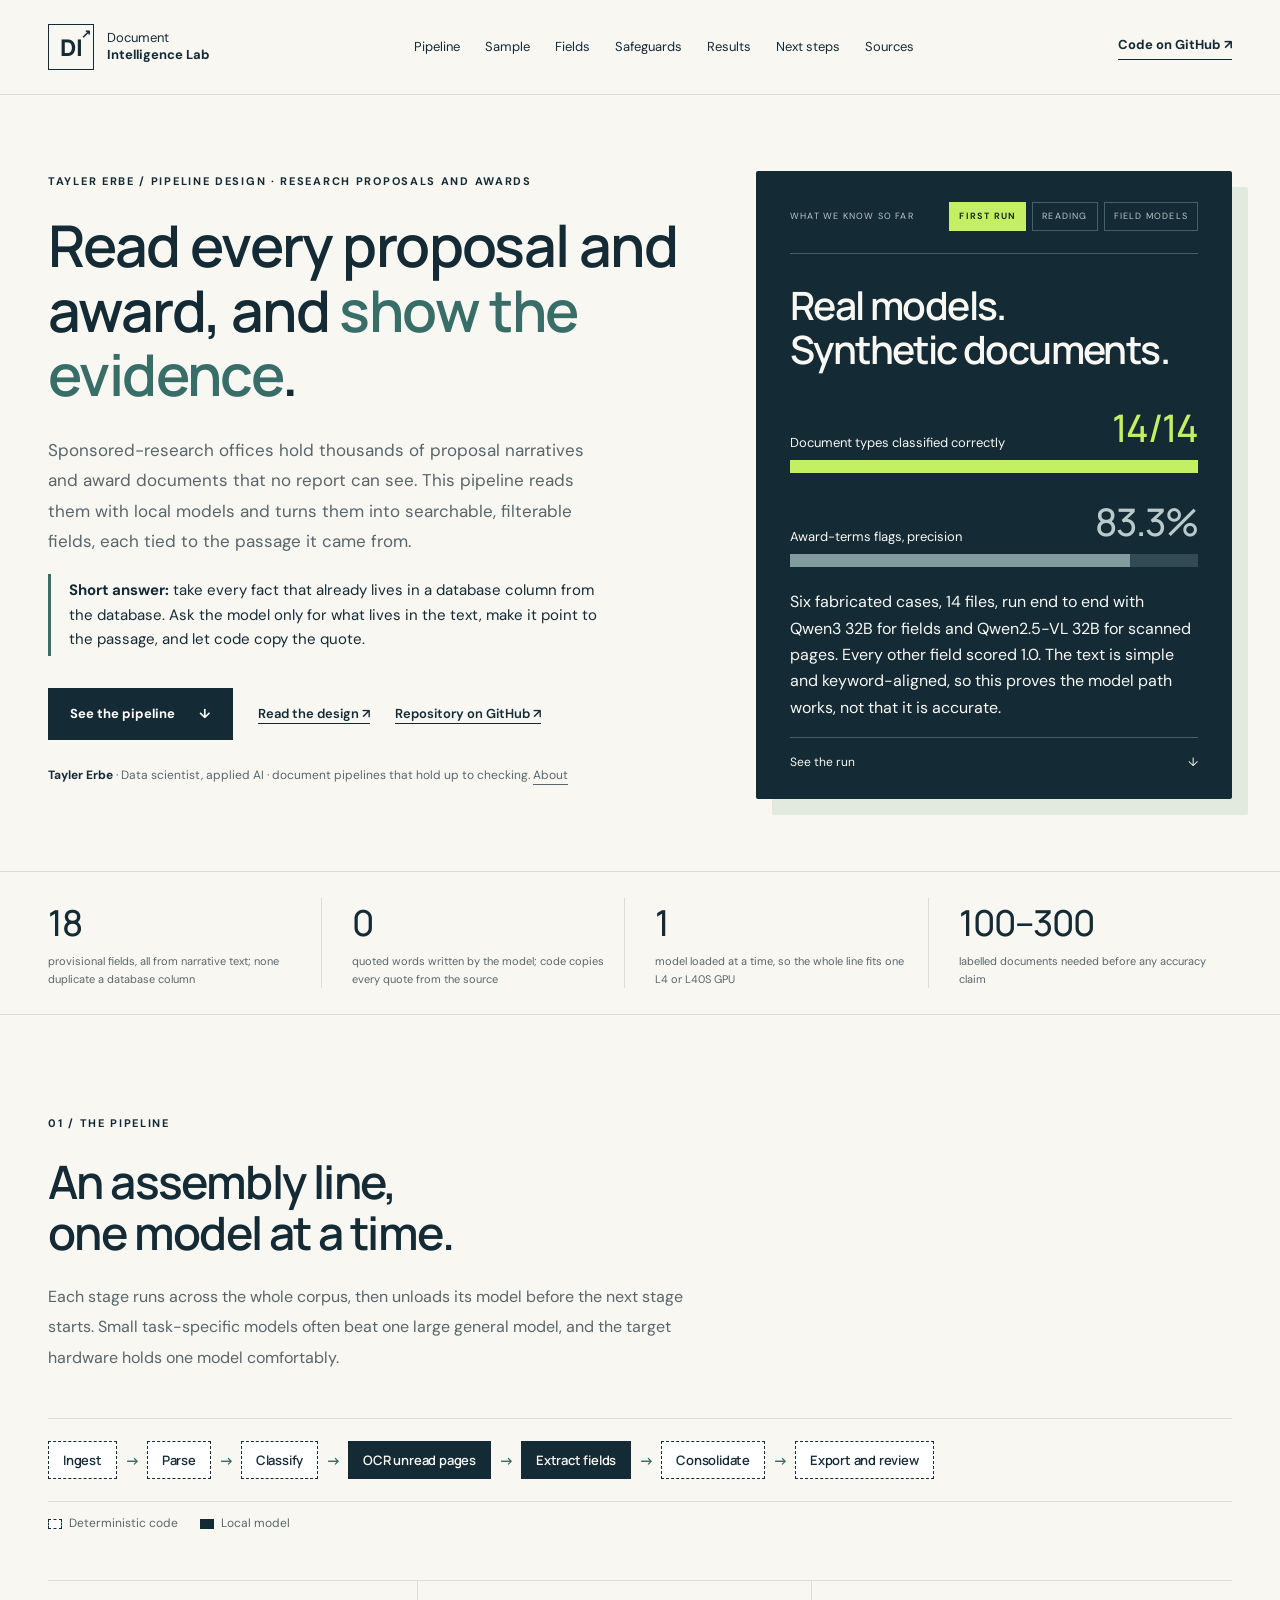
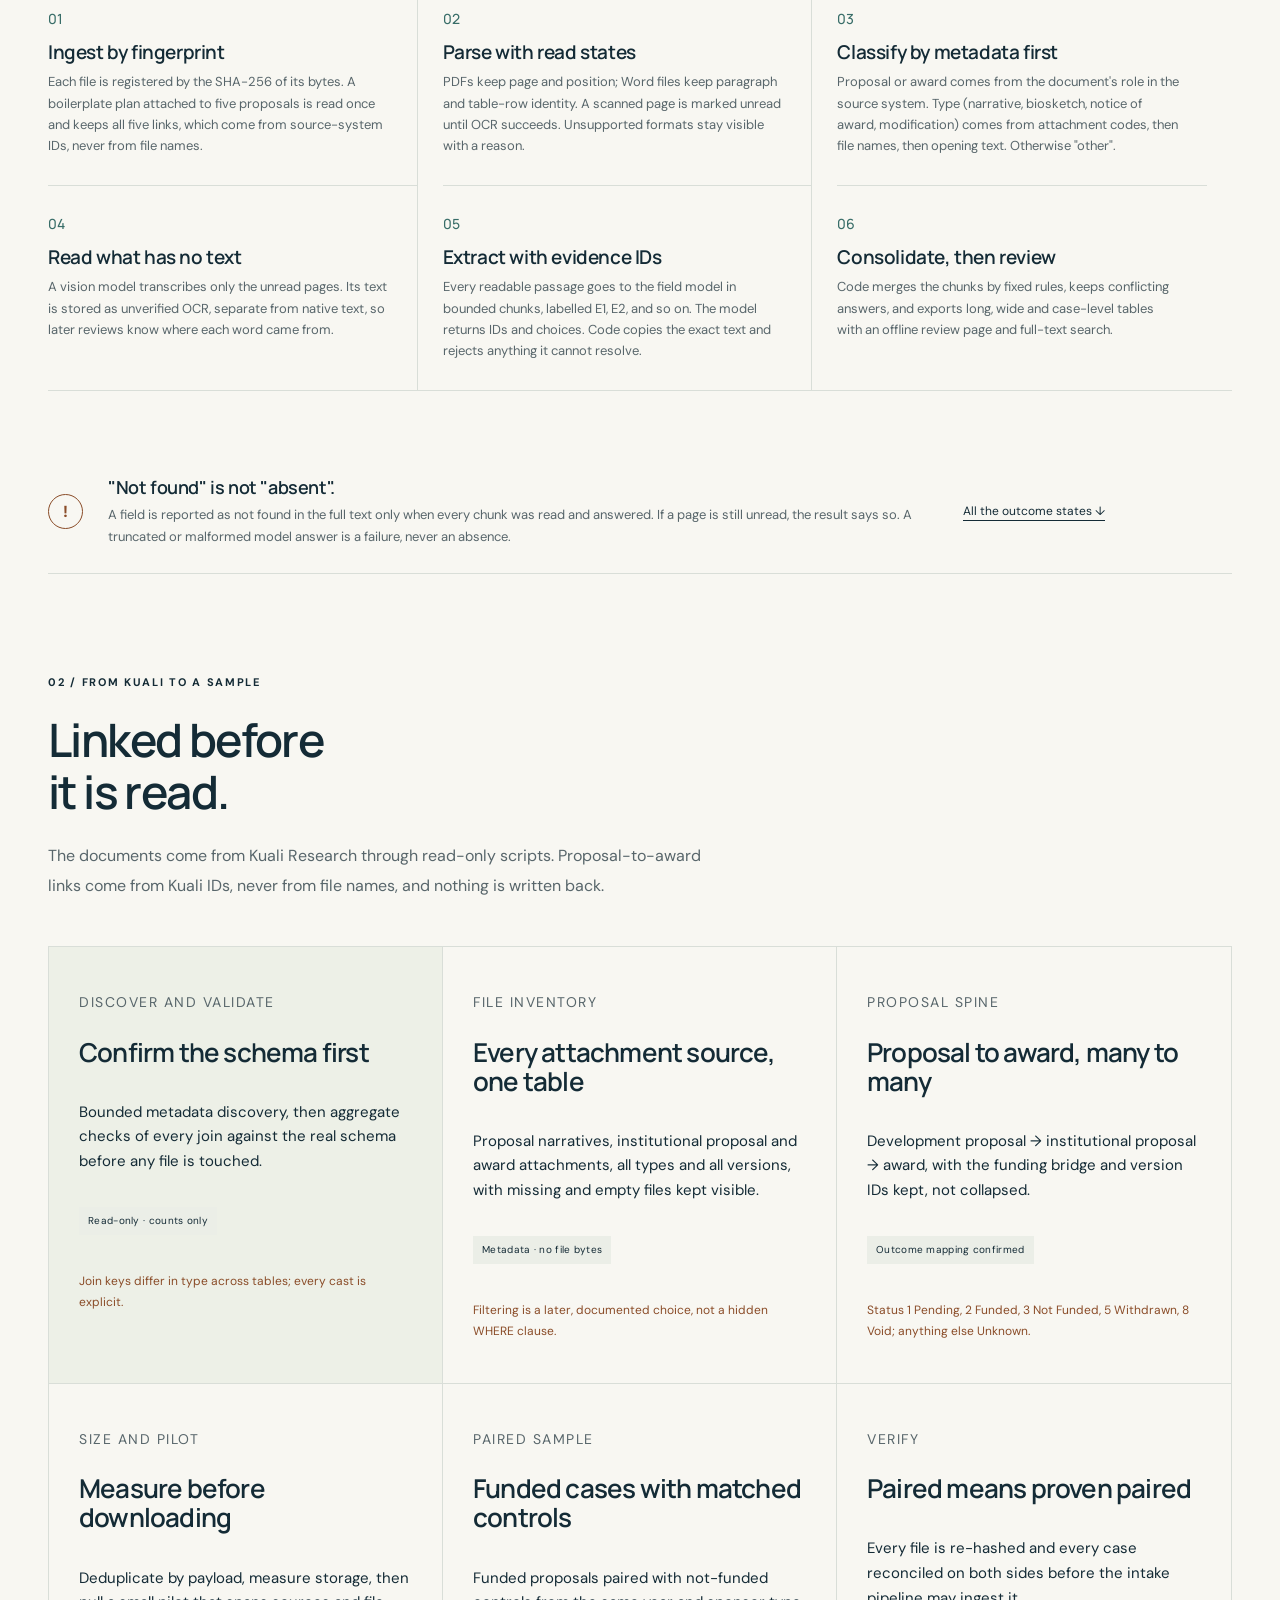
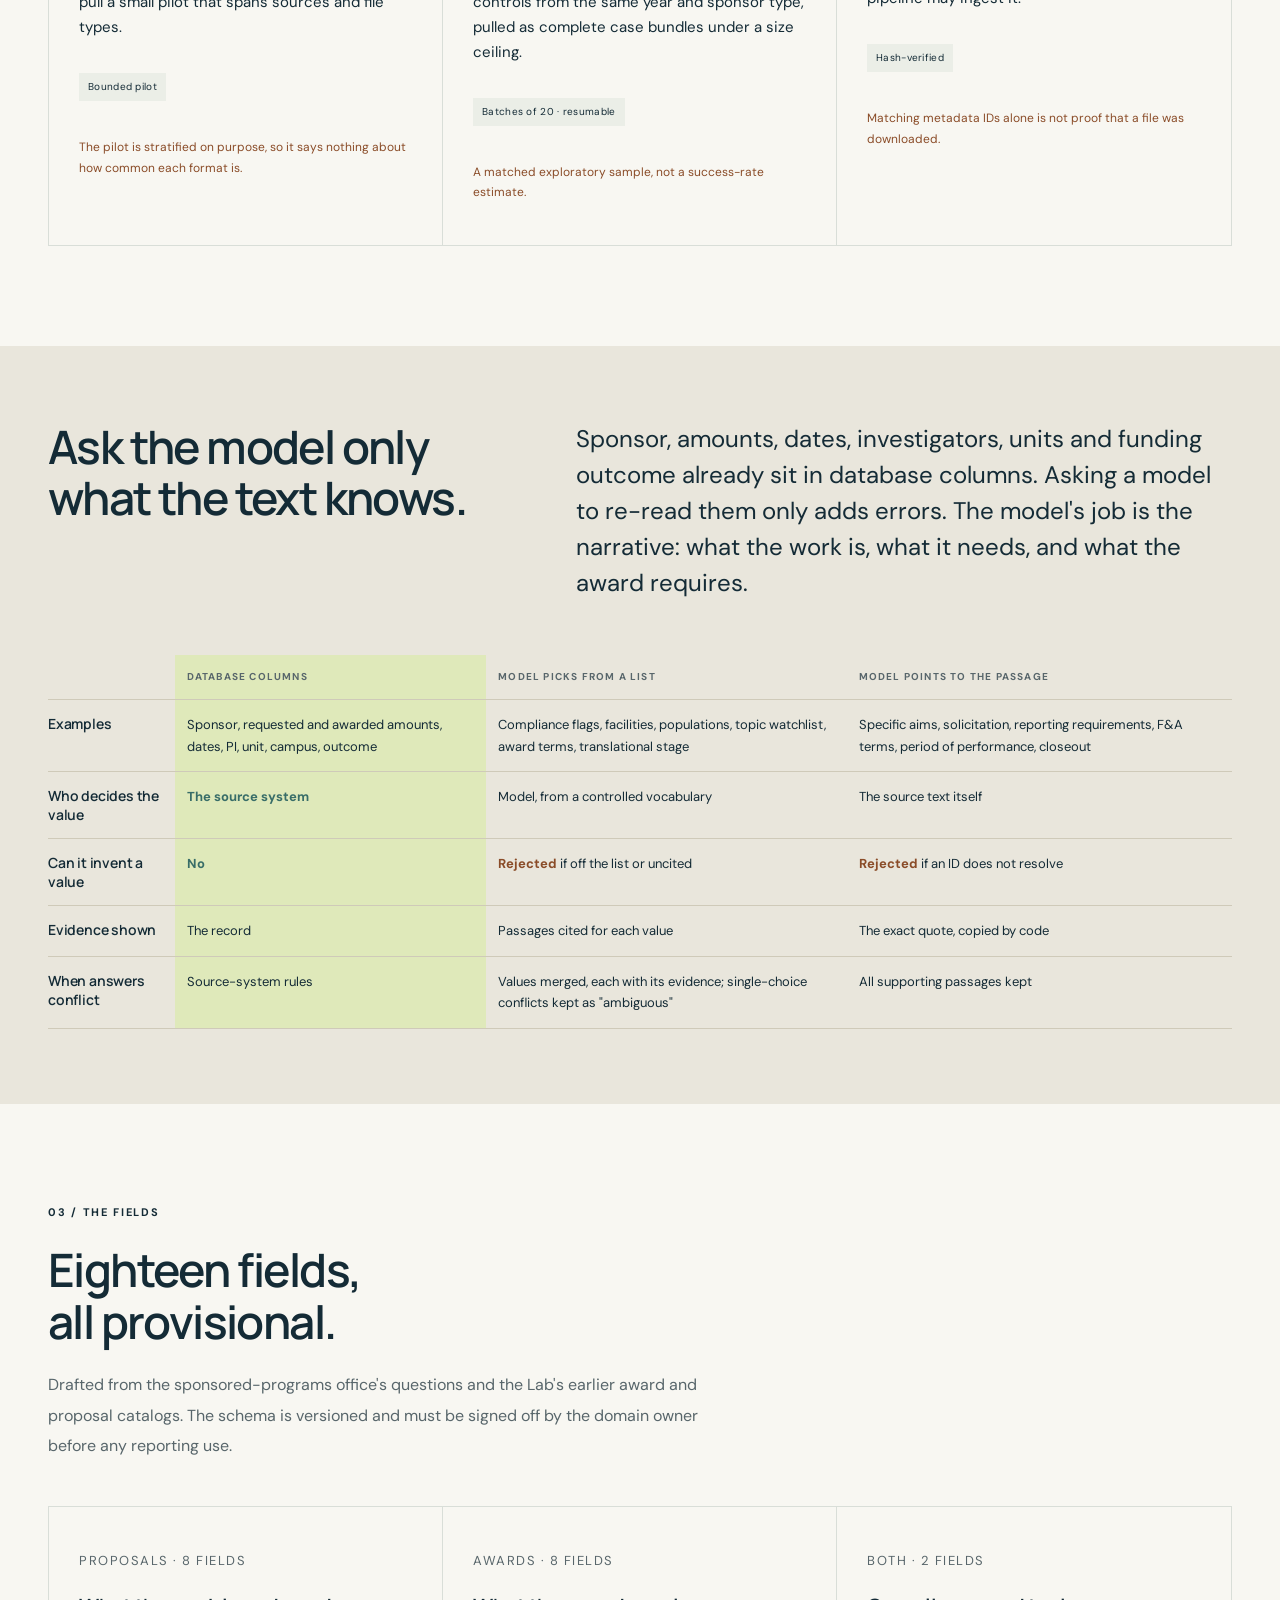
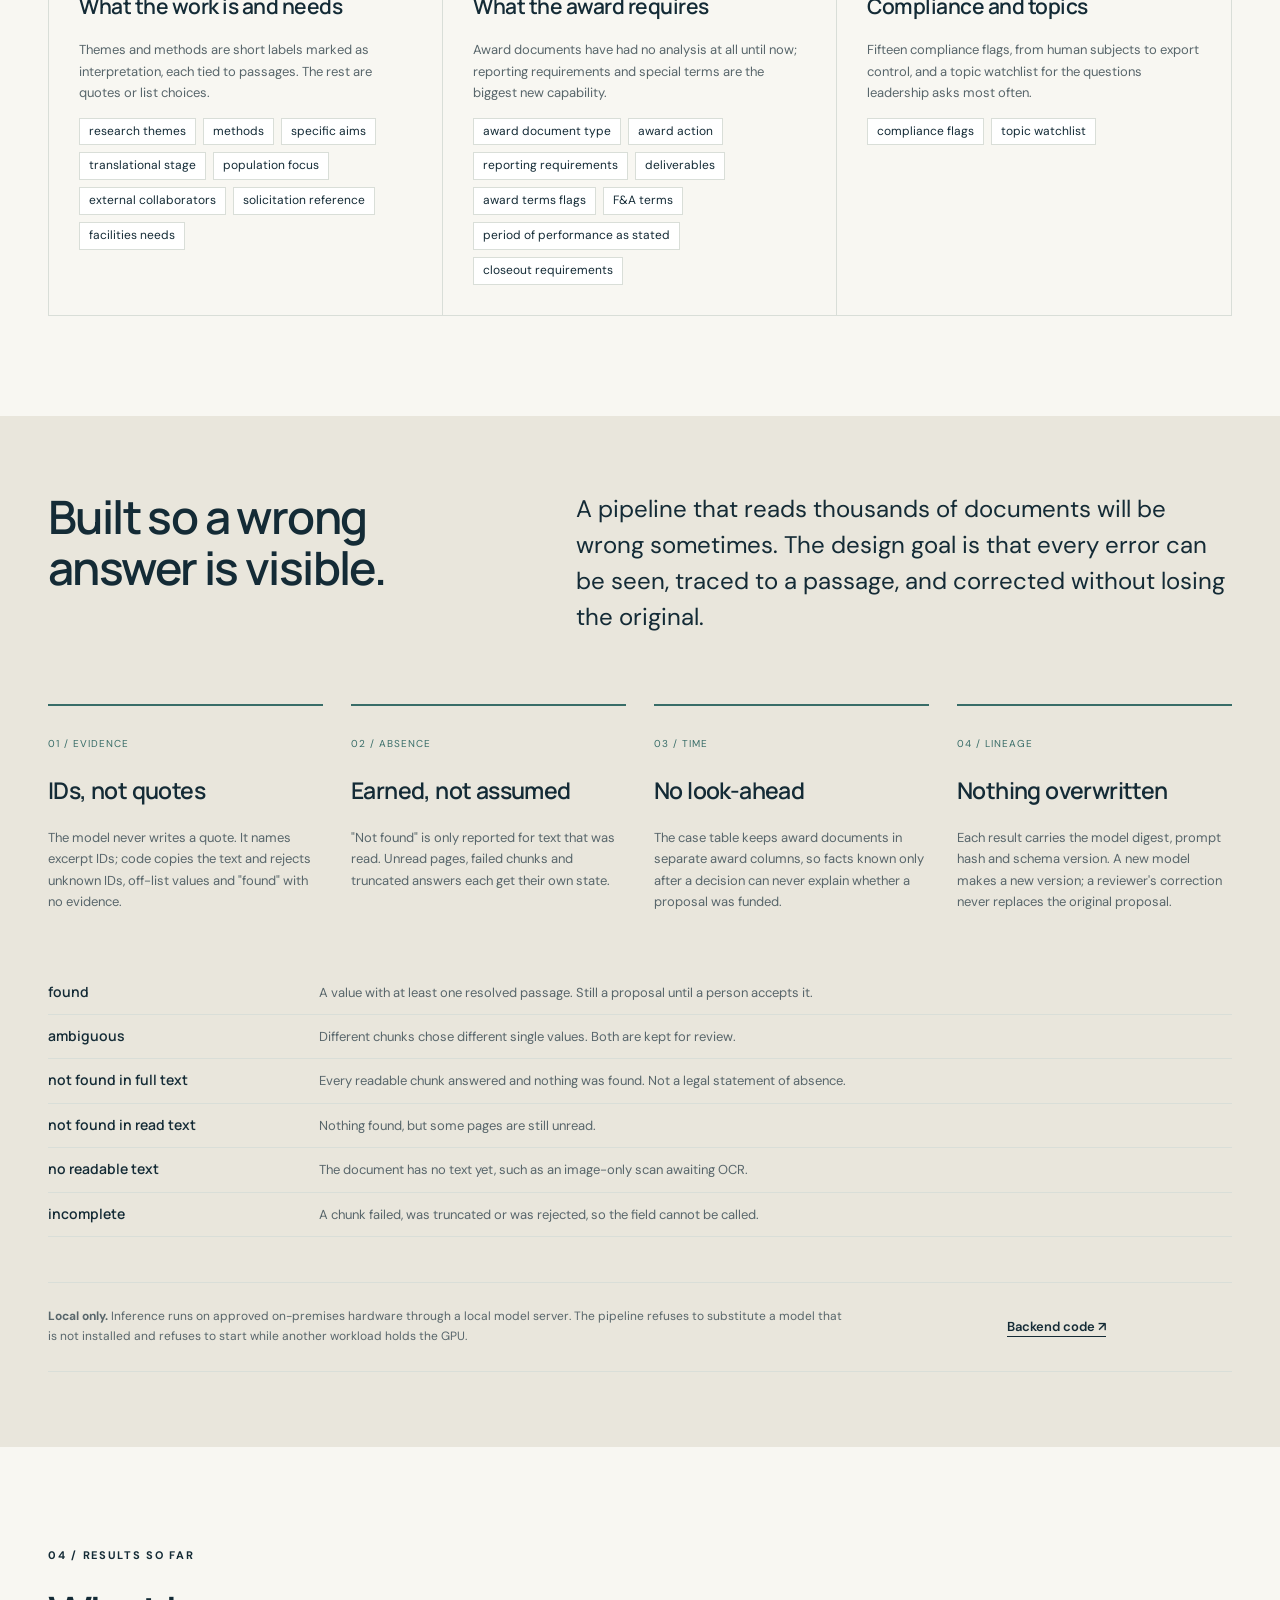
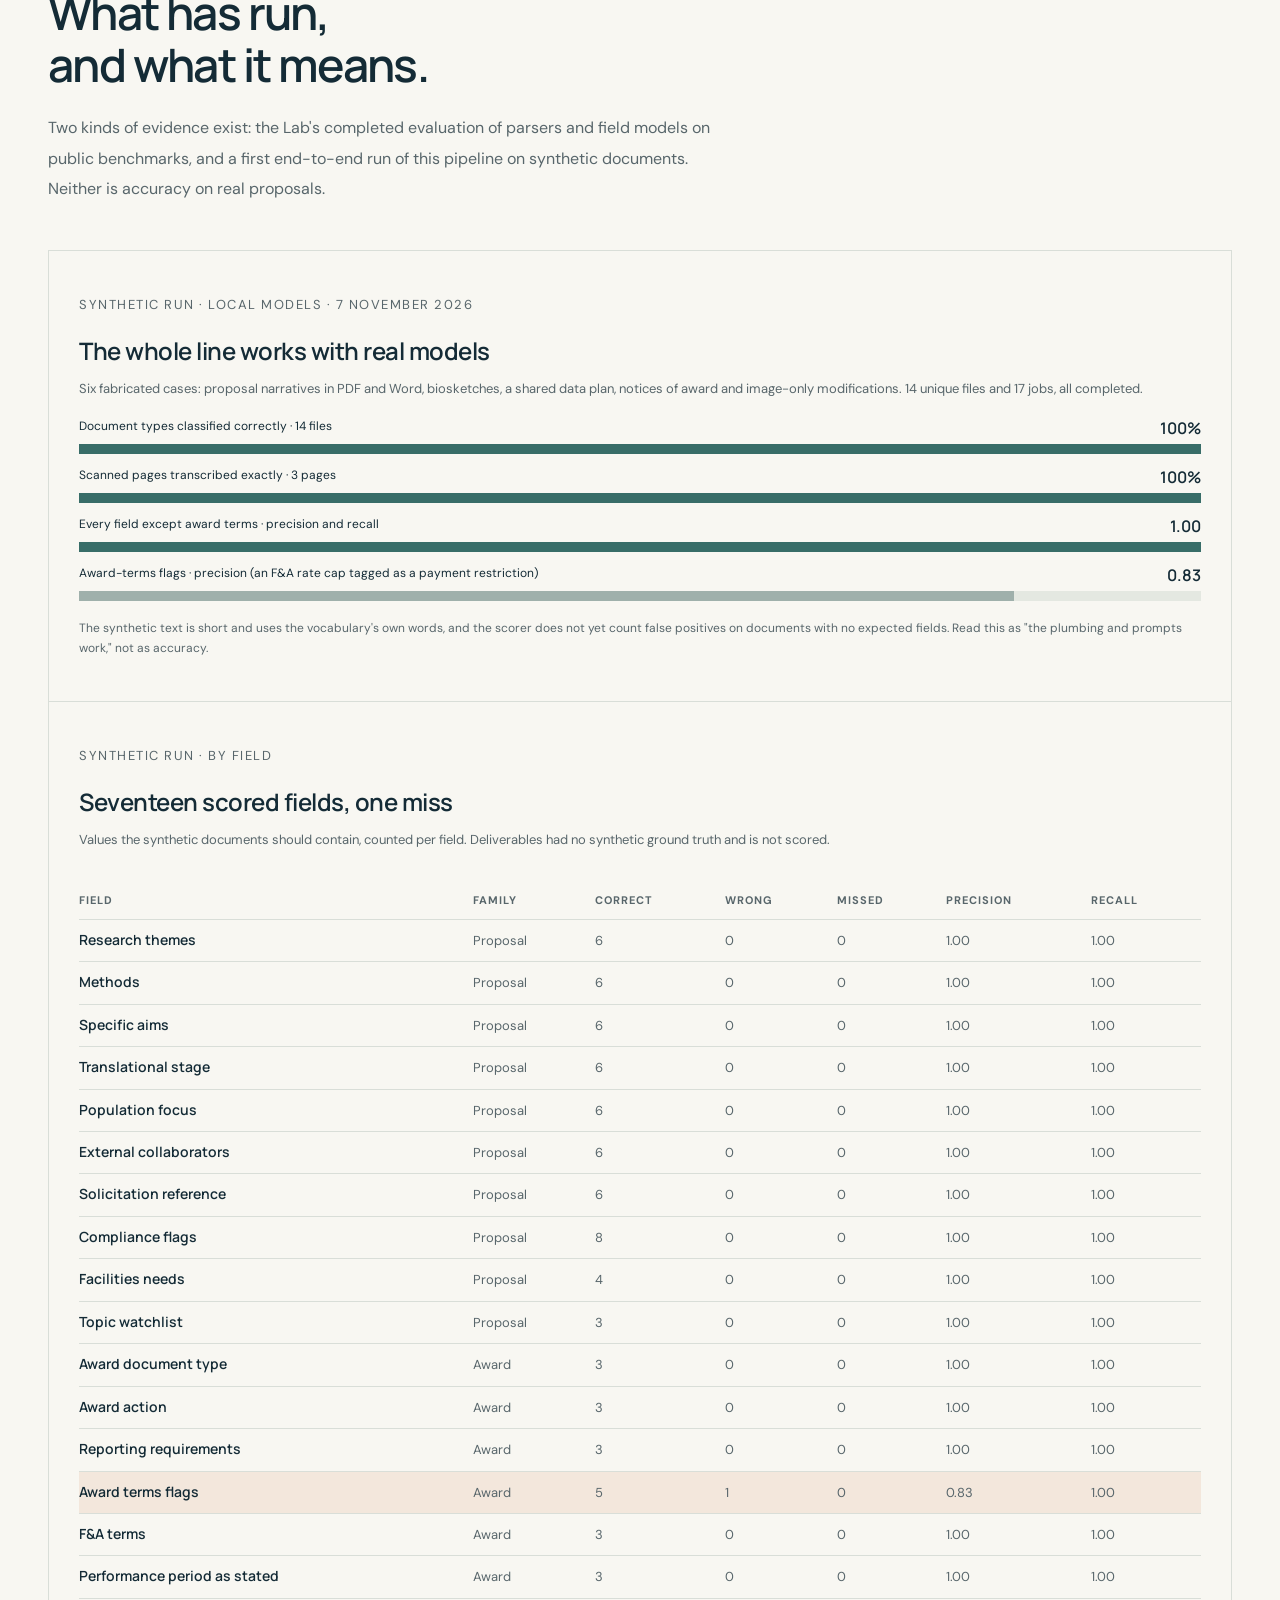
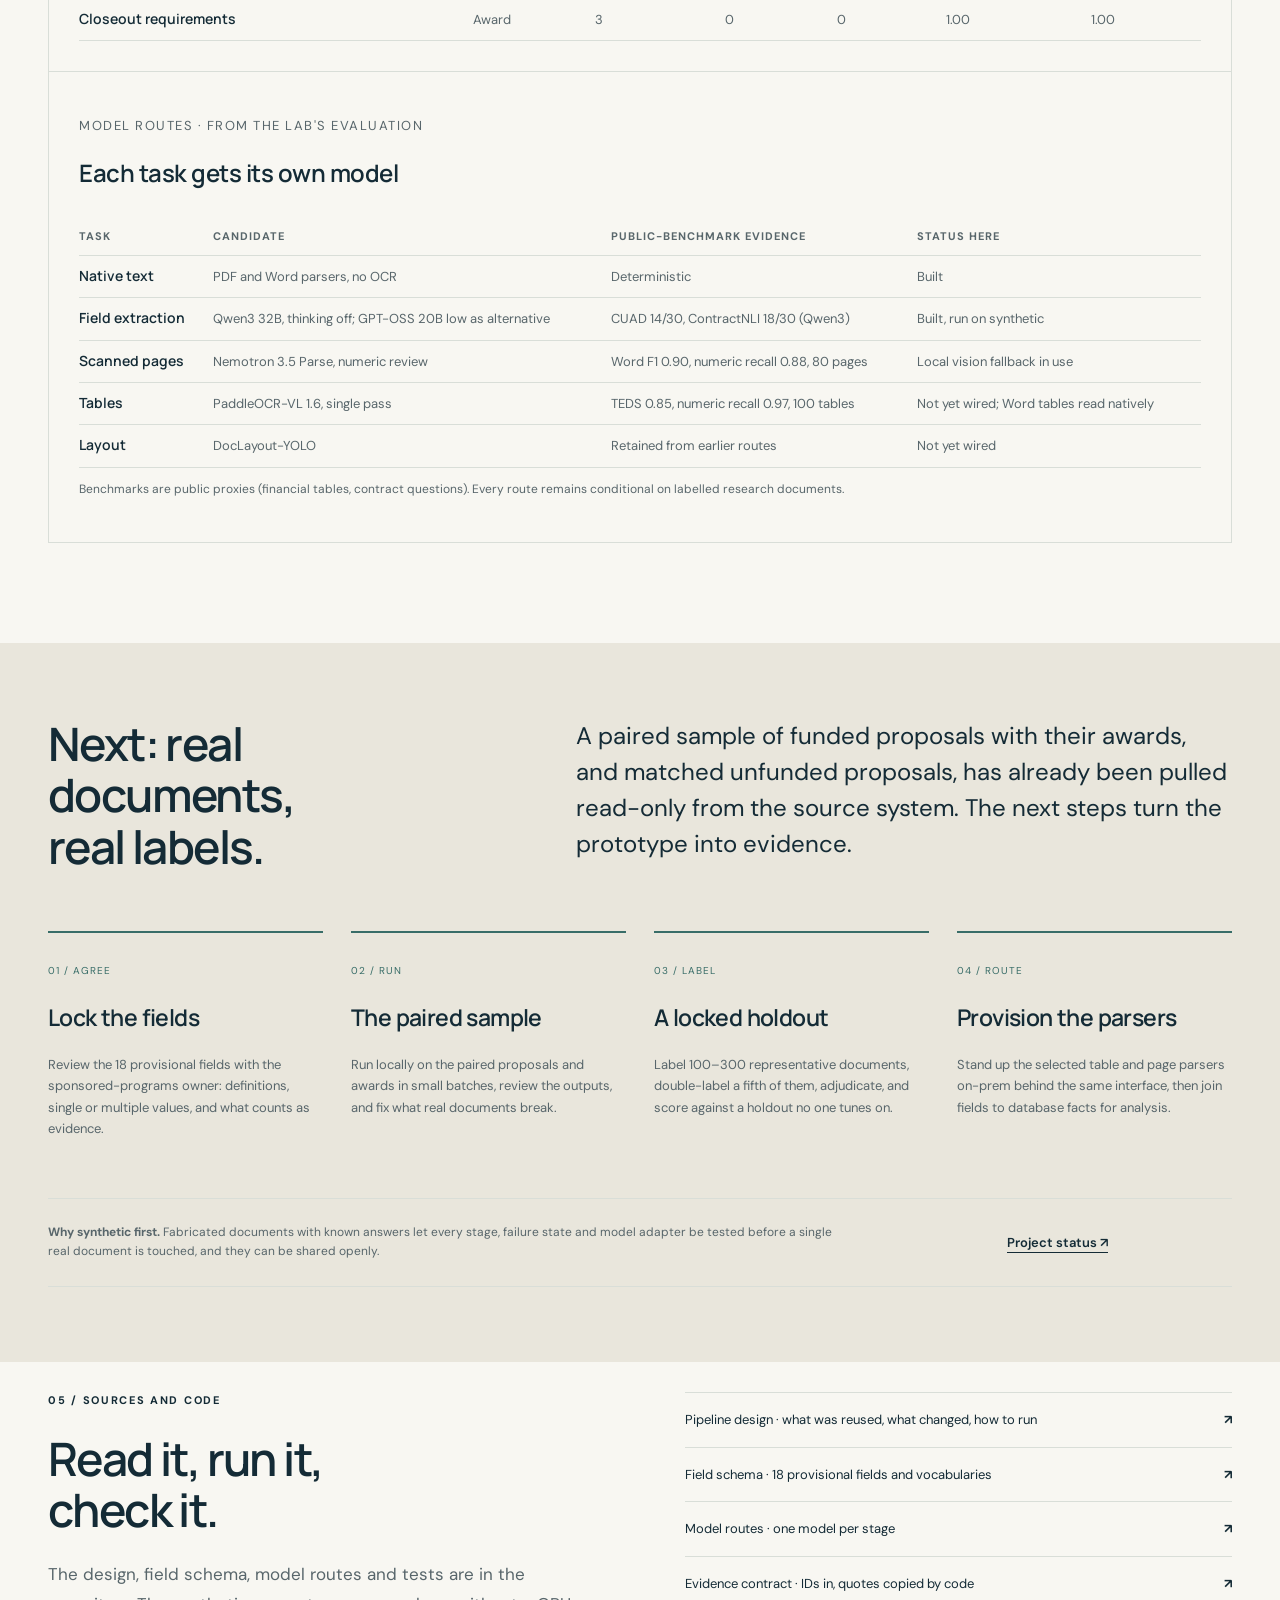
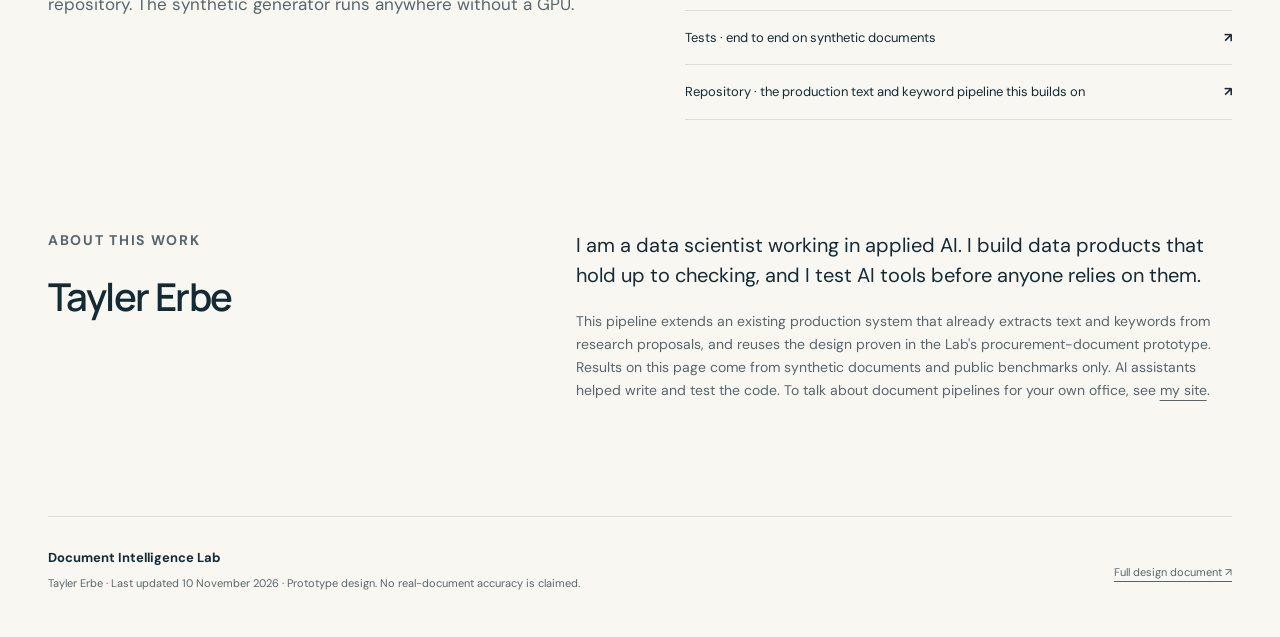
==== commit 8954cc56: "Pipeline site: add Kuali-to-sample section and per-field synthetic scores Merges the content of the " ====
--- a/docs/pipeline/index.html
+++ b/docs/pipeline/index.html
@@ -8,7 +8,7 @@
 <a href="#main" class="skip">Skip to content</a>
 <header class="site-header">
 <a href="#main" class="brand" aria-label="Document Intelligence Lab"><span class="brand-mark">DI<span>↗</span></span><span>Document<br><strong>Intelligence Lab</strong></span></a>
-<nav aria-label="Main navigation"><a href="#line">Pipeline</a><a href="#fields">Fields</a><a href="#safeguards">Safeguards</a><a href="#results">Results</a><a href="#next">Next steps</a><a href="#resources">Sources</a></nav>
+<nav aria-label="Main navigation"><a href="#line">Pipeline</a><a href="#sample">Sample</a><a href="#fields">Fields</a><a href="#safeguards">Safeguards</a><a href="#results">Results</a><a href="#next">Next steps</a><a href="#resources">Sources</a></nav>
 <a class="repo-link" href="https://github.com/tayler-erbe/research-proposal-processing/tree/claude/happy-clarke-plqt0c/research_intake">Code on GitHub <span aria-hidden="true">↗</span></a>
 </header>
 <main id="main">
@@ -91,6 +91,58 @@
 <div class="finding-note"><span class="note-symbol" aria-hidden="true">!</span><div><h3>"Not found" is not "absent".</h3><p>A field is reported as not found in the full text only when every chunk was read and answered. If a page is still unread, the result says so. A truncated or malformed model answer is a failure, never an absence.</p></div><a href="#safeguards">All the outcome states ↓</a></div>
 </section>
 
+<section class="section wrap" id="sample" style="padding-top:0">
+<div class="section-head">
+<p class="eyebrow">02 / FROM KUALI TO A SAMPLE</p>
+<h2>Linked before<br>it is read.</h2>
+<p>The documents come from Kuali Research through read-only scripts. Proposal-to-award links come from Kuali IDs, never from file names, and nothing is written back.</p>
+</div>
+<div class="route-grid six">
+<article class="route lead-route">
+<p class="route-id">DISCOVER AND VALIDATE</p>
+<h3>Confirm the schema first</h3>
+<p class="why">Bounded metadata discovery, then aggregate checks of every join against the real schema before any file is touched.</p>
+<span class="method-label">Read-only · counts only</span>
+<p class="caution">Join keys differ in type across tables; every cast is explicit.</p>
+</article>
+<article class="route">
+<p class="route-id">FILE INVENTORY</p>
+<h3>Every attachment source, one table</h3>
+<p class="why">Proposal narratives, institutional proposal and award attachments, all types and all versions, with missing and empty files kept visible.</p>
+<span class="method-label">Metadata · no file bytes</span>
+<p class="caution">Filtering is a later, documented choice, not a hidden WHERE clause.</p>
+</article>
+<article class="route">
+<p class="route-id">PROPOSAL SPINE</p>
+<h3>Proposal to award, many to many</h3>
+<p class="why">Development proposal → institutional proposal → award, with the funding bridge and version IDs kept, not collapsed.</p>
+<span class="method-label">Outcome mapping confirmed</span>
+<p class="caution">Status 1 Pending, 2 Funded, 3 Not Funded, 5 Withdrawn, 8 Void; anything else Unknown.</p>
+</article>
+<article class="route">
+<p class="route-id">SIZE AND PILOT</p>
+<h3>Measure before downloading</h3>
+<p class="why">Deduplicate by payload, measure storage, then pull a small pilot that spans sources and file types.</p>
+<span class="method-label">Bounded pilot</span>
+<p class="caution">The pilot is stratified on purpose, so it says nothing about how common each format is.</p>
+</article>
+<article class="route">
+<p class="route-id">PAIRED SAMPLE</p>
+<h3>Funded cases with matched controls</h3>
+<p class="why">Funded proposals paired with not-funded controls from the same year and sponsor type, pulled as complete case bundles under a size ceiling.</p>
+<span class="method-label">Batches of 20 · resumable</span>
+<p class="caution">A matched exploratory sample, not a success-rate estimate.</p>
+</article>
+<article class="route">
+<p class="route-id">VERIFY</p>
+<h3>Paired means proven paired</h3>
+<p class="why">Every file is re-hashed and every case reconciled on both sides before the intake pipeline may ingest it.</p>
+<span class="method-label">Hash-verified</span>
+<p class="caution">Matching metadata IDs alone is not proof that a file was downloaded.</p>
+</article>
+</div>
+</section>
+
 <section class="use-section" id="fields">
 <div class="wrap">
 <div class="use-layout">
@@ -114,7 +166,7 @@
 
 <section class="section wrap" id="fields-list">
 <div class="section-head">
-<p class="eyebrow">02 / THE FIELDS</p>
+<p class="eyebrow">03 / THE FIELDS</p>
 <h2>Eighteen fields,<br>all provisional.</h2>
 <p>Drafted from the sponsored-programs office's questions and the Lab's earlier award and proposal catalogs. The schema is versioned and must be signed off by the domain owner before any reporting use.</p>
 </div>
@@ -156,7 +208,7 @@
 
 <section class="section wrap" id="results">
 <div class="section-head">
-<p class="eyebrow">03 / RESULTS SO FAR</p>
+<p class="eyebrow">04 / RESULTS SO FAR</p>
 <h2>What has run,<br>and what it means.</h2>
 <p>Two kinds of evidence exist: the Lab's completed evaluation of parsers and field models on public benchmarks, and a first end-to-end run of this pipeline on synthetic documents. Neither is accuracy on real proposals.</p>
 </div>
@@ -172,6 +224,35 @@
 <div><span>Award-terms flags · precision (an F&amp;A rate cap tagged as a payment restriction)</span><strong>0.83</strong><i class="muted" style="--bar:83.3%"></i></div>
 </div>
 <p class="chart-note">The synthetic text is short and uses the vocabulary's own words, and the scorer does not yet count false positives on documents with no expected fields. Read this as "the plumbing and prompts work," not as accuracy.</p>
+</article>
+<article>
+<p class="route-id">SYNTHETIC RUN · BY FIELD</p>
+<h3>Seventeen scored fields, one miss</h3>
+<p>Values the synthetic documents should contain, counted per field. Deliverables had no synthetic ground truth and is not scored.</p>
+<div class="compare-wrap" role="region" aria-label="Synthetic run scores by field" tabindex="0">
+<table class="route-table score-table">
+<thead><tr><th>Field</th><th>Family</th><th>Correct</th><th>Wrong</th><th>Missed</th><th>Precision</th><th>Recall</th></tr></thead>
+<tbody>
+<tr><td>Research themes</td><td>Proposal</td><td>6</td><td>0</td><td>0</td><td>1.00</td><td>1.00</td></tr>
+<tr><td>Methods</td><td>Proposal</td><td>6</td><td>0</td><td>0</td><td>1.00</td><td>1.00</td></tr>
+<tr><td>Specific aims</td><td>Proposal</td><td>6</td><td>0</td><td>0</td><td>1.00</td><td>1.00</td></tr>
+<tr><td>Translational stage</td><td>Proposal</td><td>6</td><td>0</td><td>0</td><td>1.00</td><td>1.00</td></tr>
+<tr><td>Population focus</td><td>Proposal</td><td>6</td><td>0</td><td>0</td><td>1.00</td><td>1.00</td></tr>
+<tr><td>External collaborators</td><td>Proposal</td><td>6</td><td>0</td><td>0</td><td>1.00</td><td>1.00</td></tr>
+<tr><td>Solicitation reference</td><td>Proposal</td><td>6</td><td>0</td><td>0</td><td>1.00</td><td>1.00</td></tr>
+<tr><td>Compliance flags</td><td>Proposal</td><td>8</td><td>0</td><td>0</td><td>1.00</td><td>1.00</td></tr>
+<tr><td>Facilities needs</td><td>Proposal</td><td>4</td><td>0</td><td>0</td><td>1.00</td><td>1.00</td></tr>
+<tr><td>Topic watchlist</td><td>Proposal</td><td>3</td><td>0</td><td>0</td><td>1.00</td><td>1.00</td></tr>
+<tr><td>Award document type</td><td>Award</td><td>3</td><td>0</td><td>0</td><td>1.00</td><td>1.00</td></tr>
+<tr><td>Award action</td><td>Award</td><td>3</td><td>0</td><td>0</td><td>1.00</td><td>1.00</td></tr>
+<tr><td>Reporting requirements</td><td>Award</td><td>3</td><td>0</td><td>0</td><td>1.00</td><td>1.00</td></tr>
+<tr class="miss"><td>Award terms flags</td><td>Award</td><td>5</td><td>1</td><td>0</td><td>0.83</td><td>1.00</td></tr>
+<tr><td>F&amp;A terms</td><td>Award</td><td>3</td><td>0</td><td>0</td><td>1.00</td><td>1.00</td></tr>
+<tr><td>Performance period as stated</td><td>Award</td><td>3</td><td>0</td><td>0</td><td>1.00</td><td>1.00</td></tr>
+<tr><td>Closeout requirements</td><td>Award</td><td>3</td><td>0</td><td>0</td><td>1.00</td><td>1.00</td></tr>
+</tbody>
+</table>
+</div>
 </article>
 <article>
 <p class="route-id">MODEL ROUTES · FROM THE LAB'S EVALUATION</p>
@@ -211,7 +292,7 @@
 
 <section class="resources wrap" id="resources">
 <div>
-<p class="eyebrow">04 / SOURCES AND CODE</p>
+<p class="eyebrow">05 / SOURCES AND CODE</p>
 <h2>Read it, run it,<br>check it.</h2>
 <p class="hero-deck">The design, field schema, model routes and tests are in the repository. The synthetic generator runs anywhere without a GPU.</p>
 </div>
--- a/docs/pipeline/pipeline.css
+++ b/docs/pipeline/pipeline.css
@@ -22,3 +22,5 @@
 .route-table td{color:var(--muted)}
 @media(max-width:800px){.flow li+li::before{display:none}.flow-key{margin-top:-30px}}
 .results-band>article{min-width:0}
+.score-table td:nth-child(n+3){font-variant-numeric:tabular-nums;white-space:nowrap}
+.score-table tr.miss td{background:#f3e7dc}
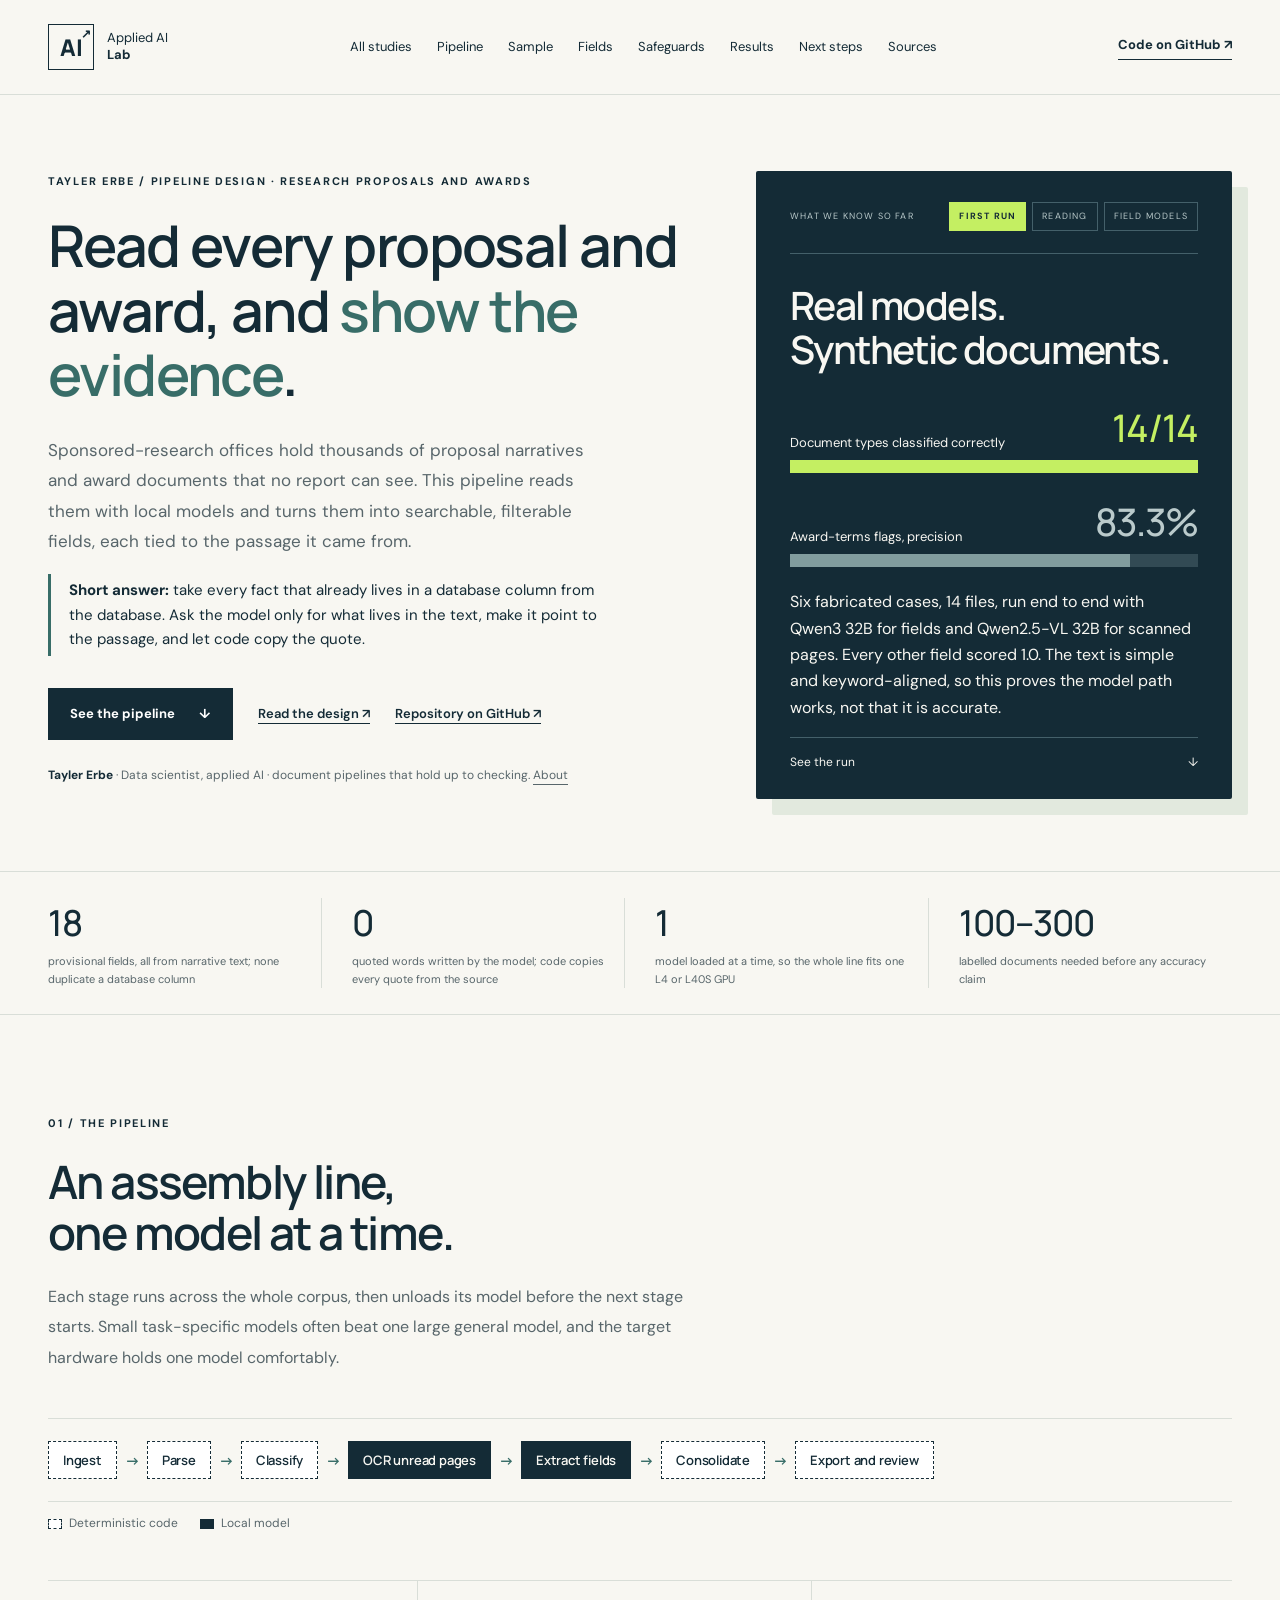
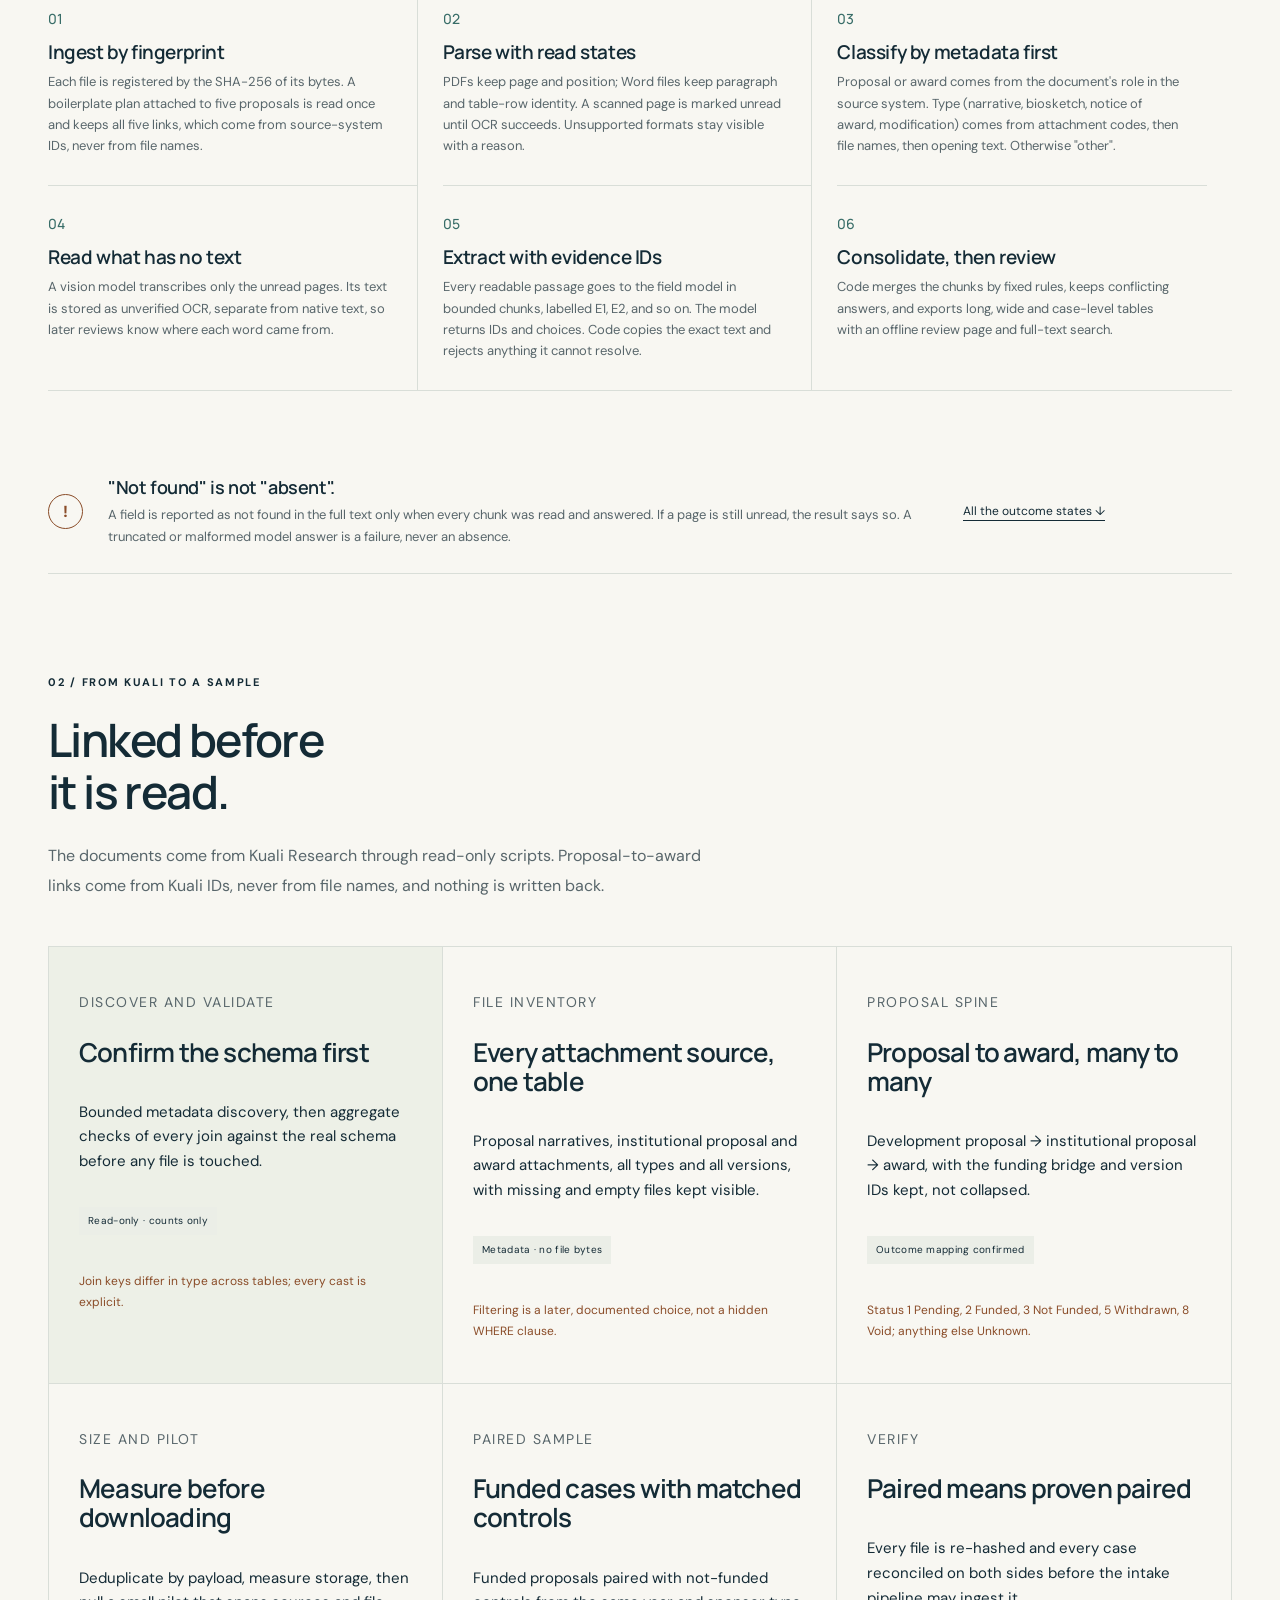
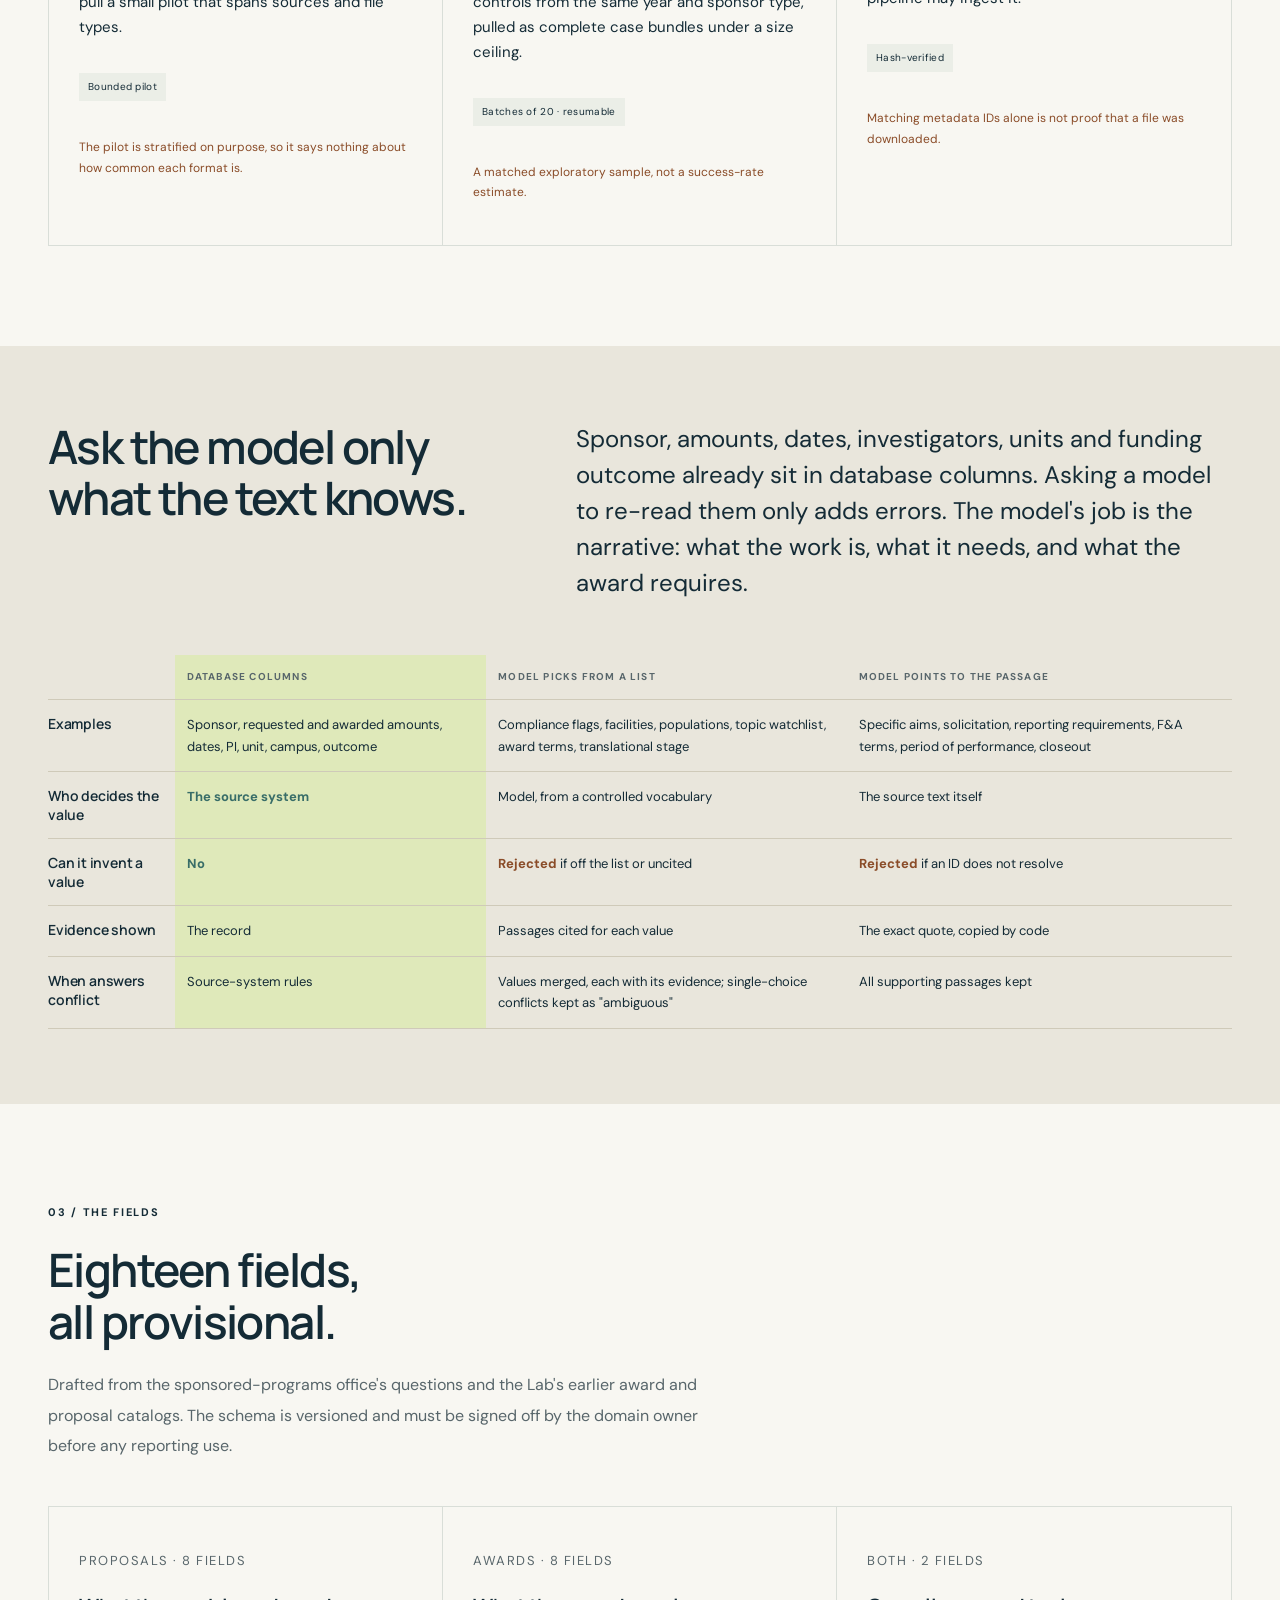
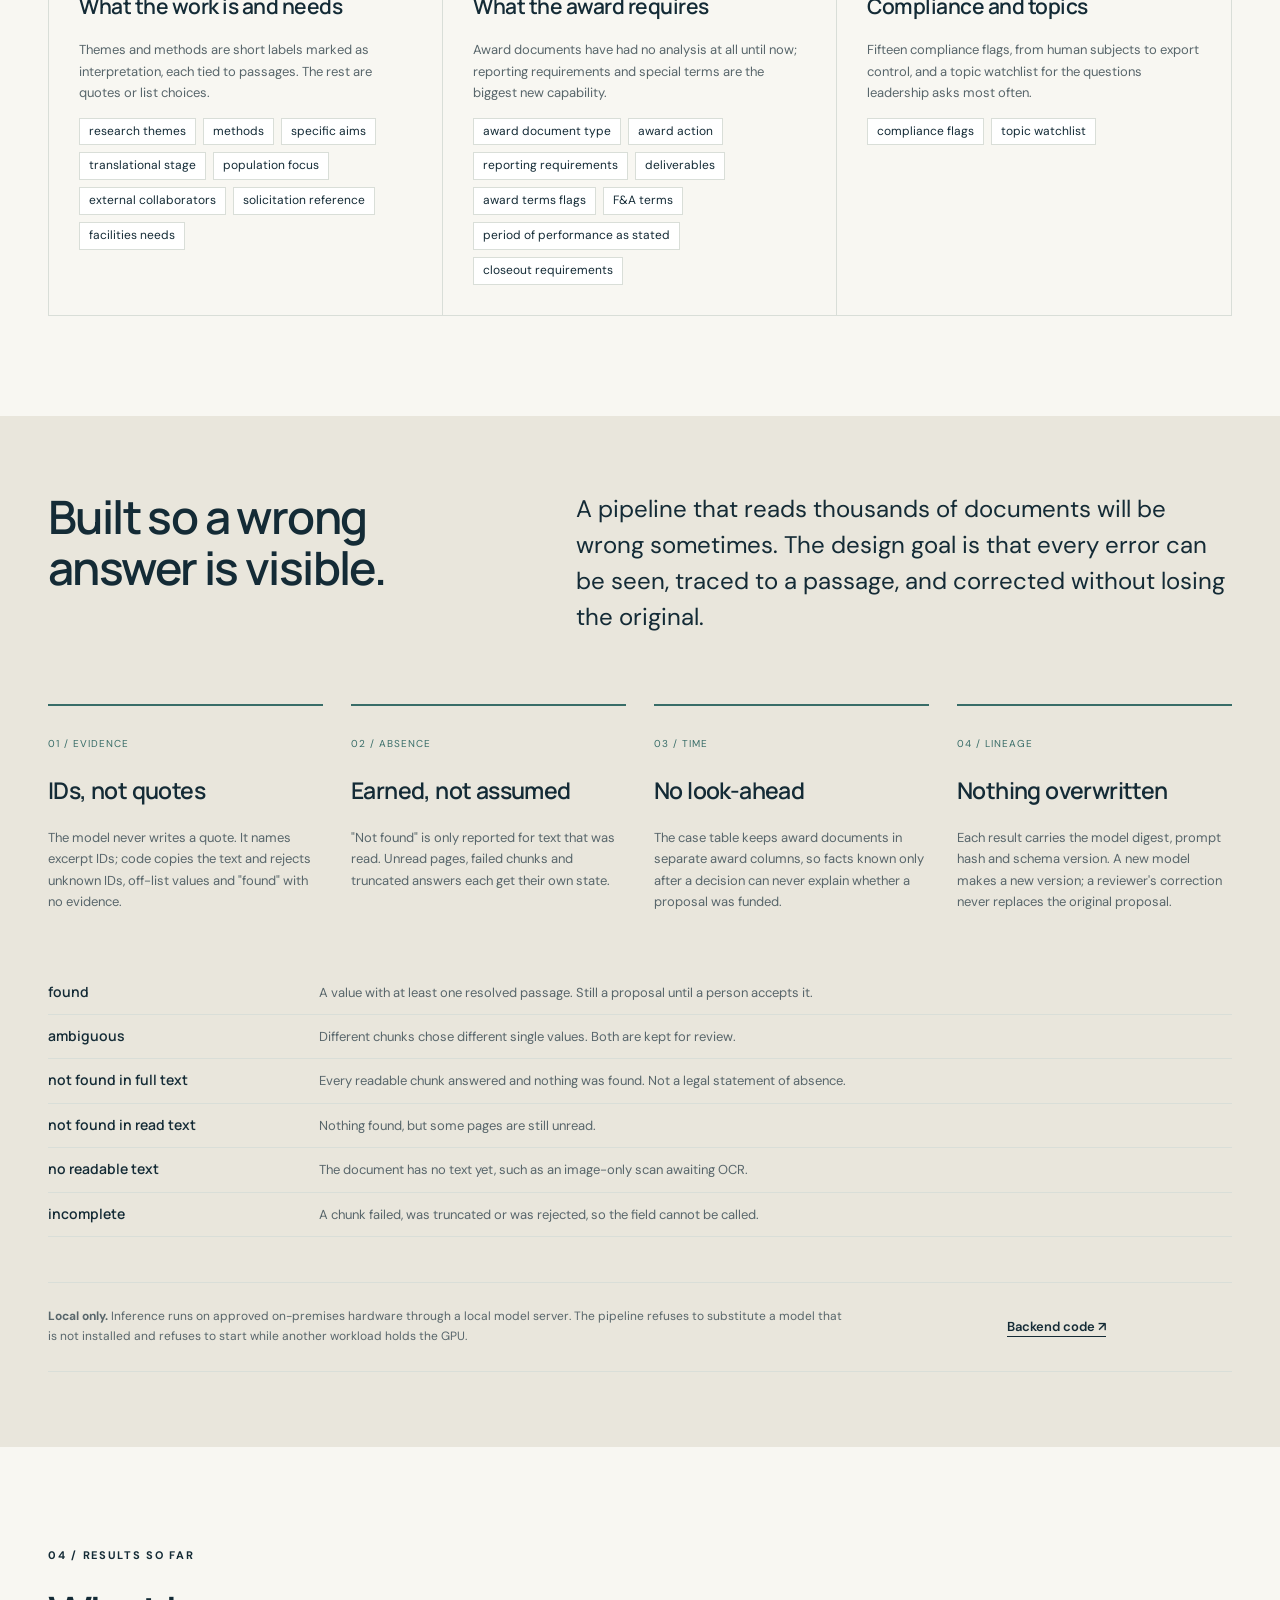
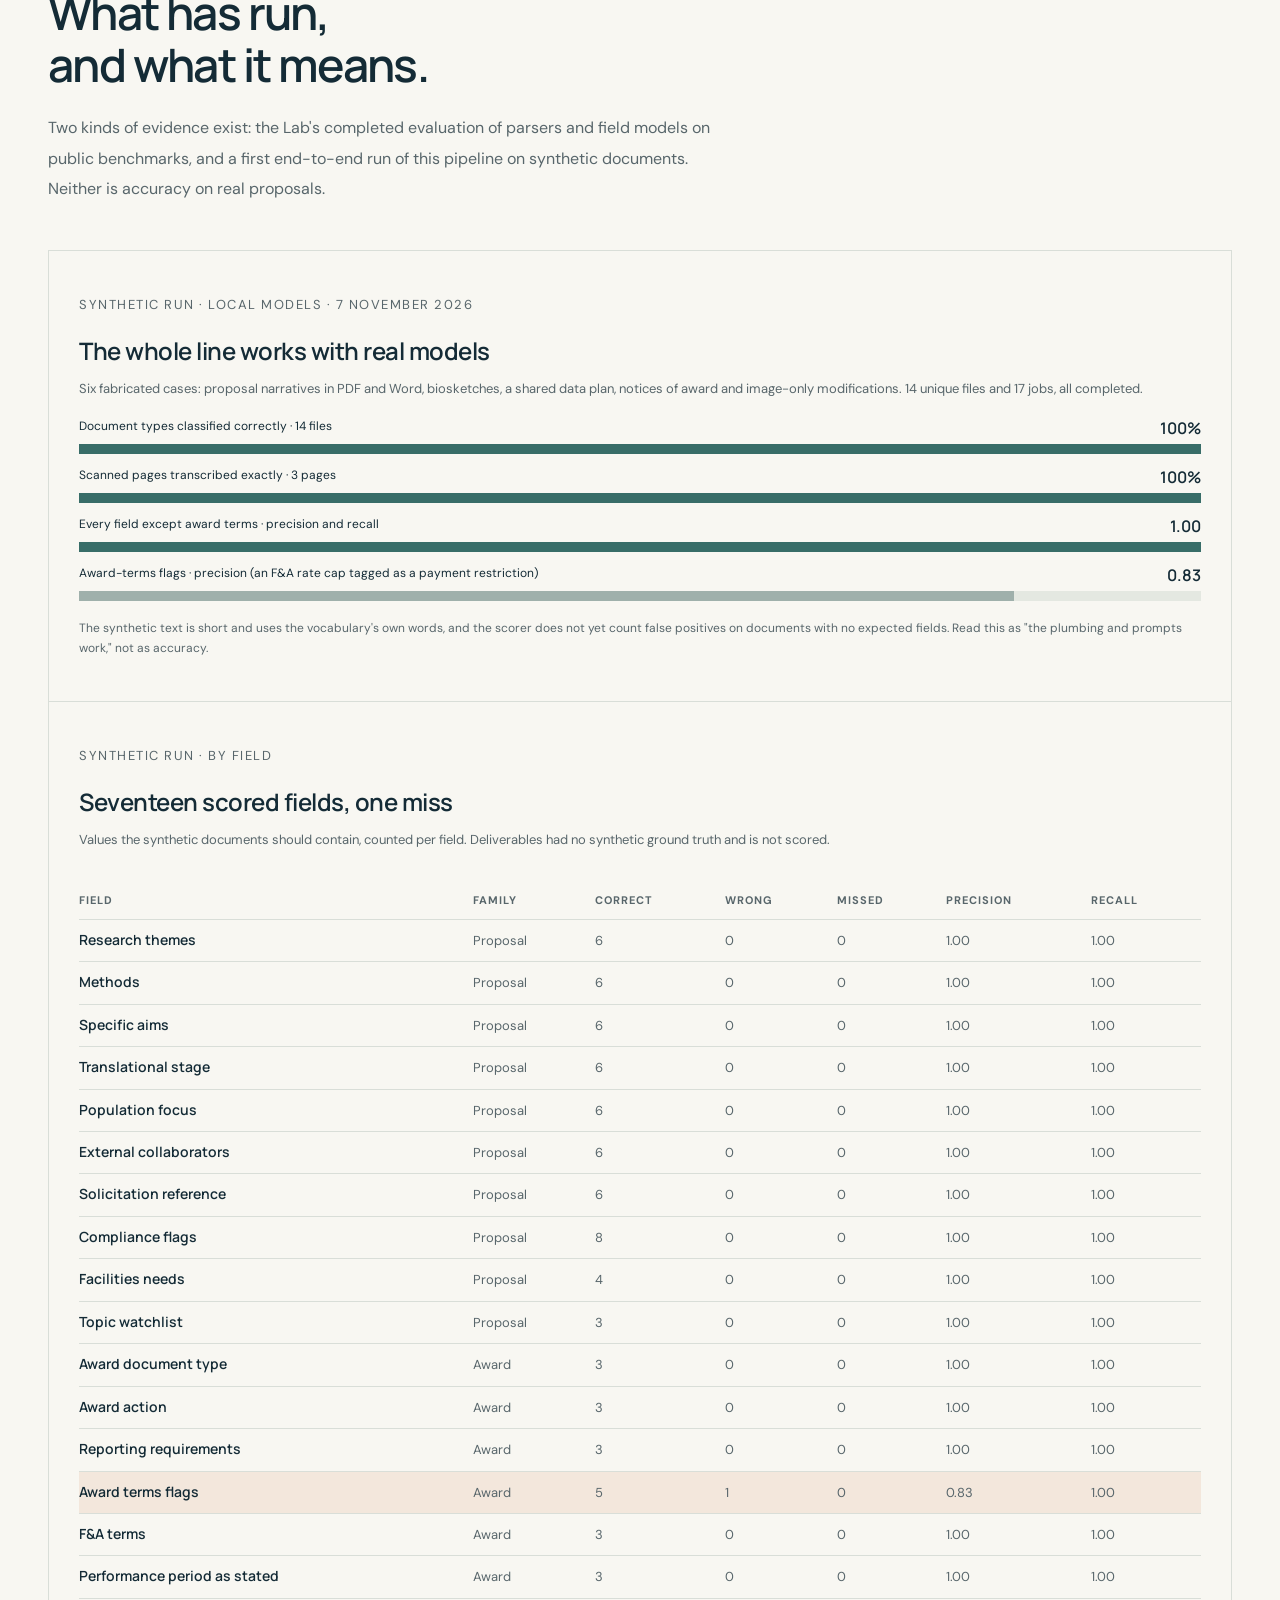
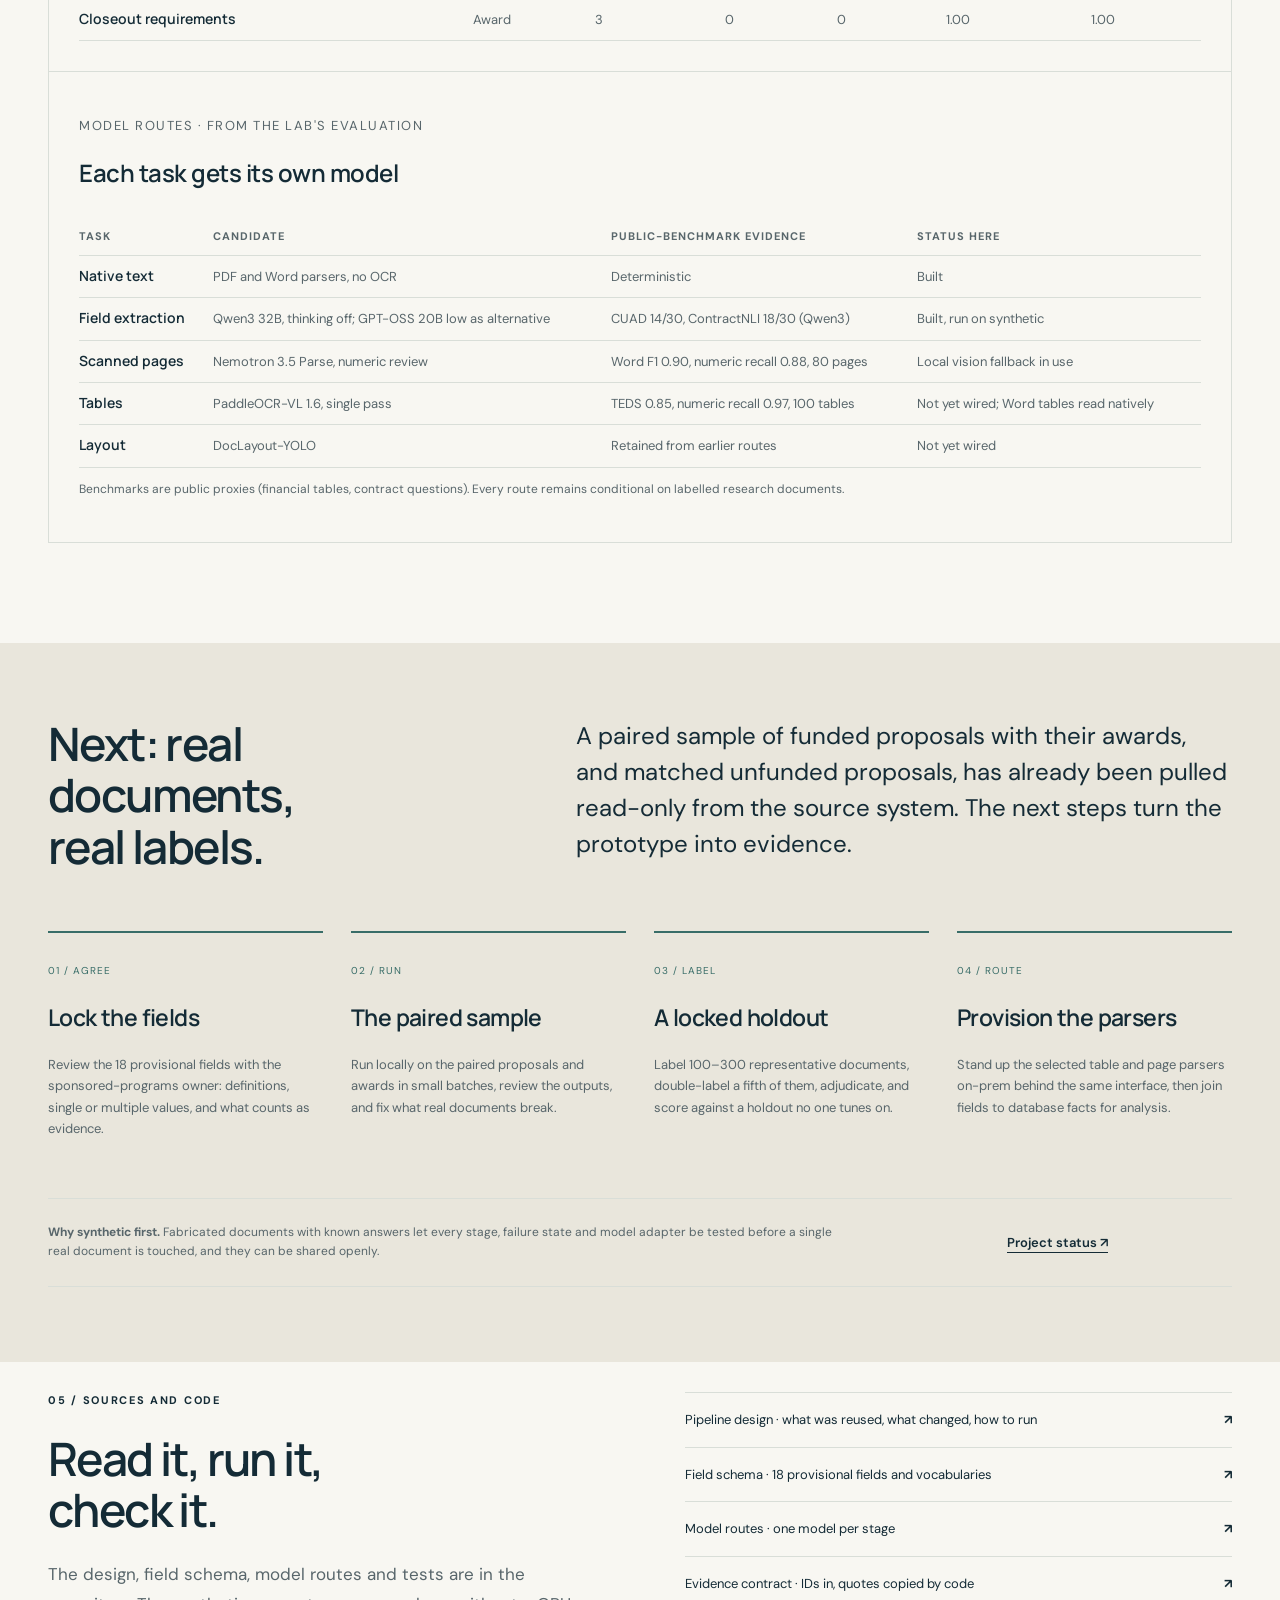
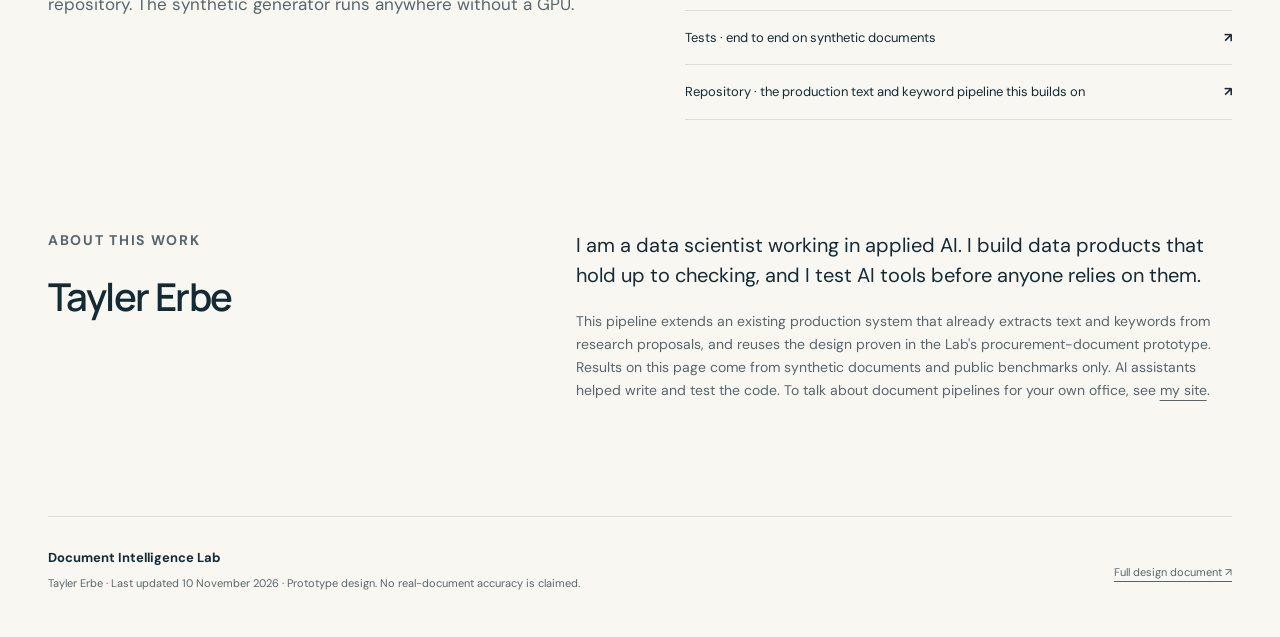
==== commit 5f65e561: "Header: the Applied AI Lab logo now goes to taylererbe.com; 'All studies' link added to the Lab cata" ====
--- a/docs/pipeline/index.html
+++ b/docs/pipeline/index.html
@@ -7,8 +7,8 @@
 <body>
 <a href="#main" class="skip">Skip to content</a>
 <header class="site-header">
-<a href="#main" class="brand" aria-label="Document Intelligence Lab"><span class="brand-mark">DI<span>↗</span></span><span>Document<br><strong>Intelligence Lab</strong></span></a>
-<nav aria-label="Main navigation"><a href="#line">Pipeline</a><a href="#sample">Sample</a><a href="#fields">Fields</a><a href="#safeguards">Safeguards</a><a href="#results">Results</a><a href="#next">Next steps</a><a href="#resources">Sources</a></nav>
+<a href="https://taylererbe.com/" class="brand" aria-label="Tayler Erbe, home"><span class="brand-mark">AI<span>↗</span></span><span>Applied AI<br><strong>Lab</strong></span></a>
+<nav aria-label="Main navigation"><a href="https://tayler-erbe.github.io/document-intelligence-lab/">All studies</a><a href="#line">Pipeline</a><a href="#sample">Sample</a><a href="#fields">Fields</a><a href="#safeguards">Safeguards</a><a href="#results">Results</a><a href="#next">Next steps</a><a href="#resources">Sources</a></nav>
 <a class="repo-link" href="https://github.com/tayler-erbe/research-proposal-processing/tree/claude/happy-clarke-plqt0c/research_intake">Code on GitHub <span aria-hidden="true">↗</span></a>
 </header>
 <main id="main">
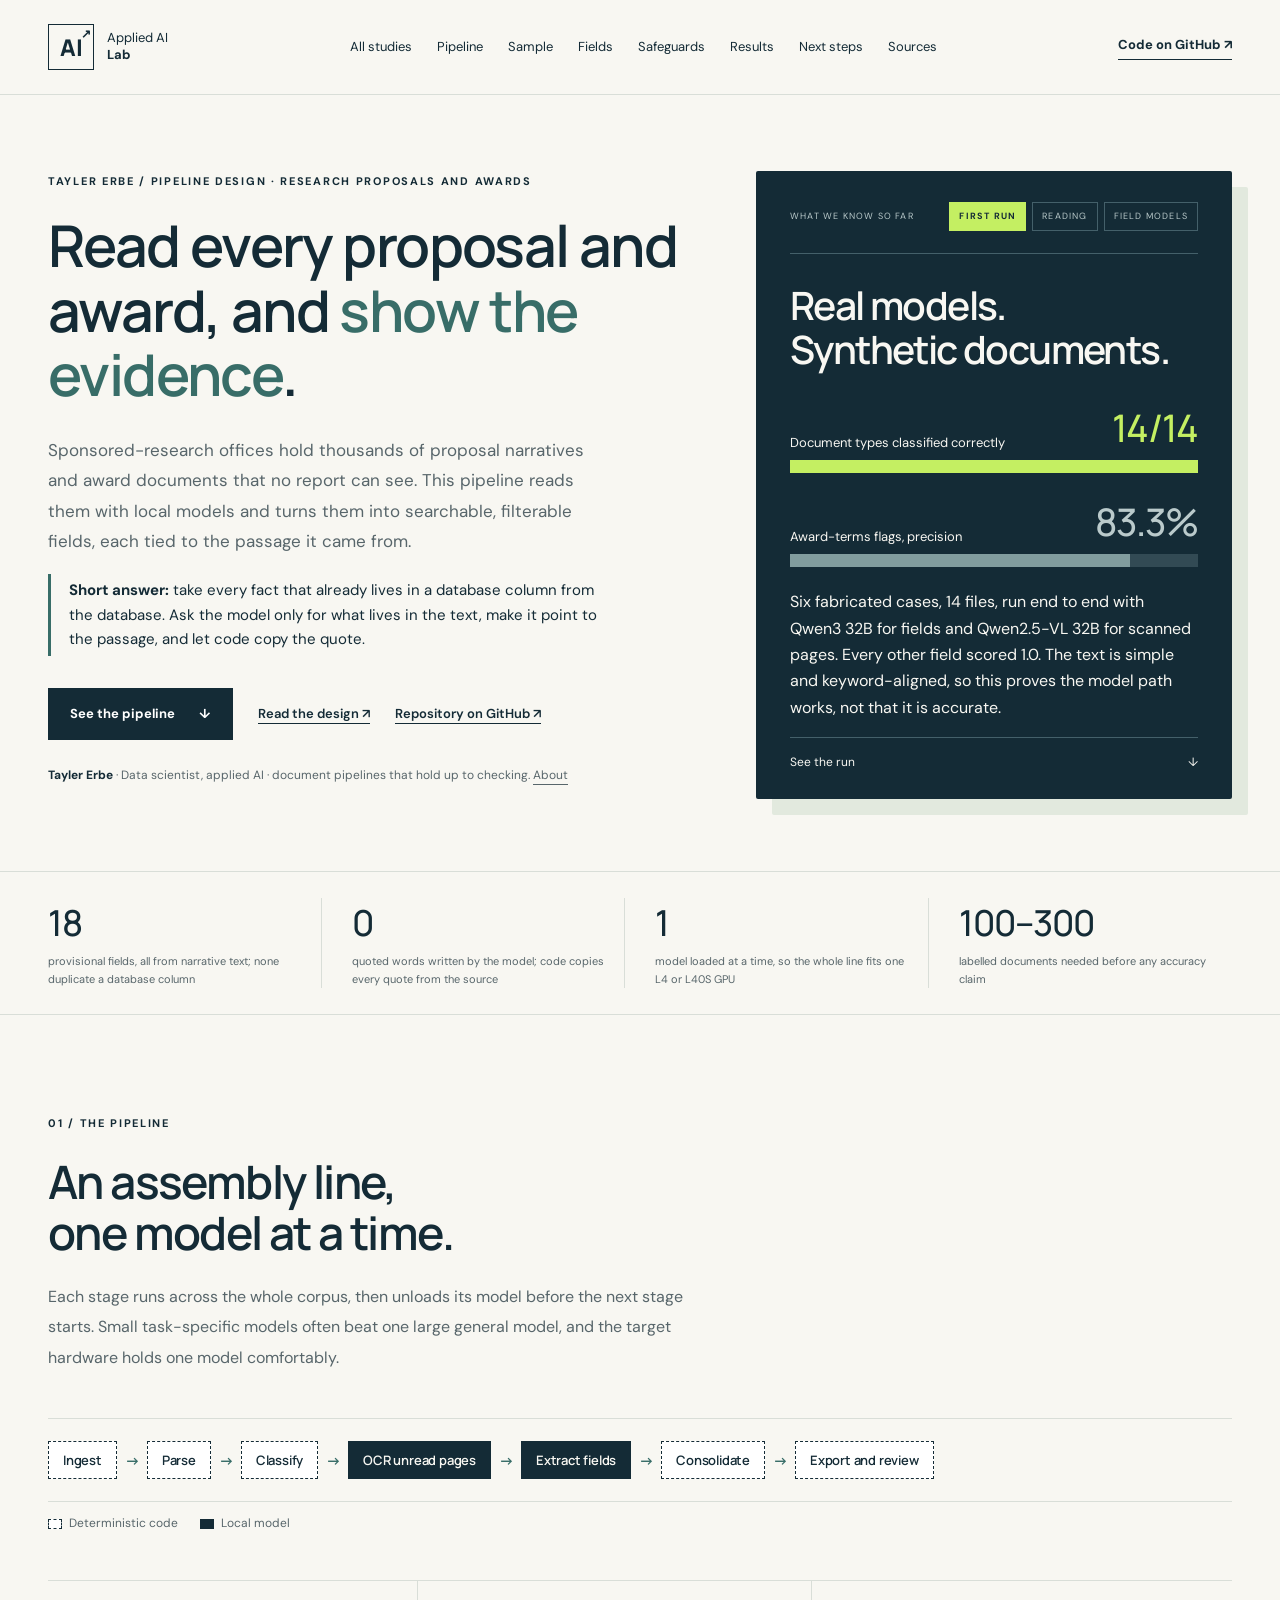
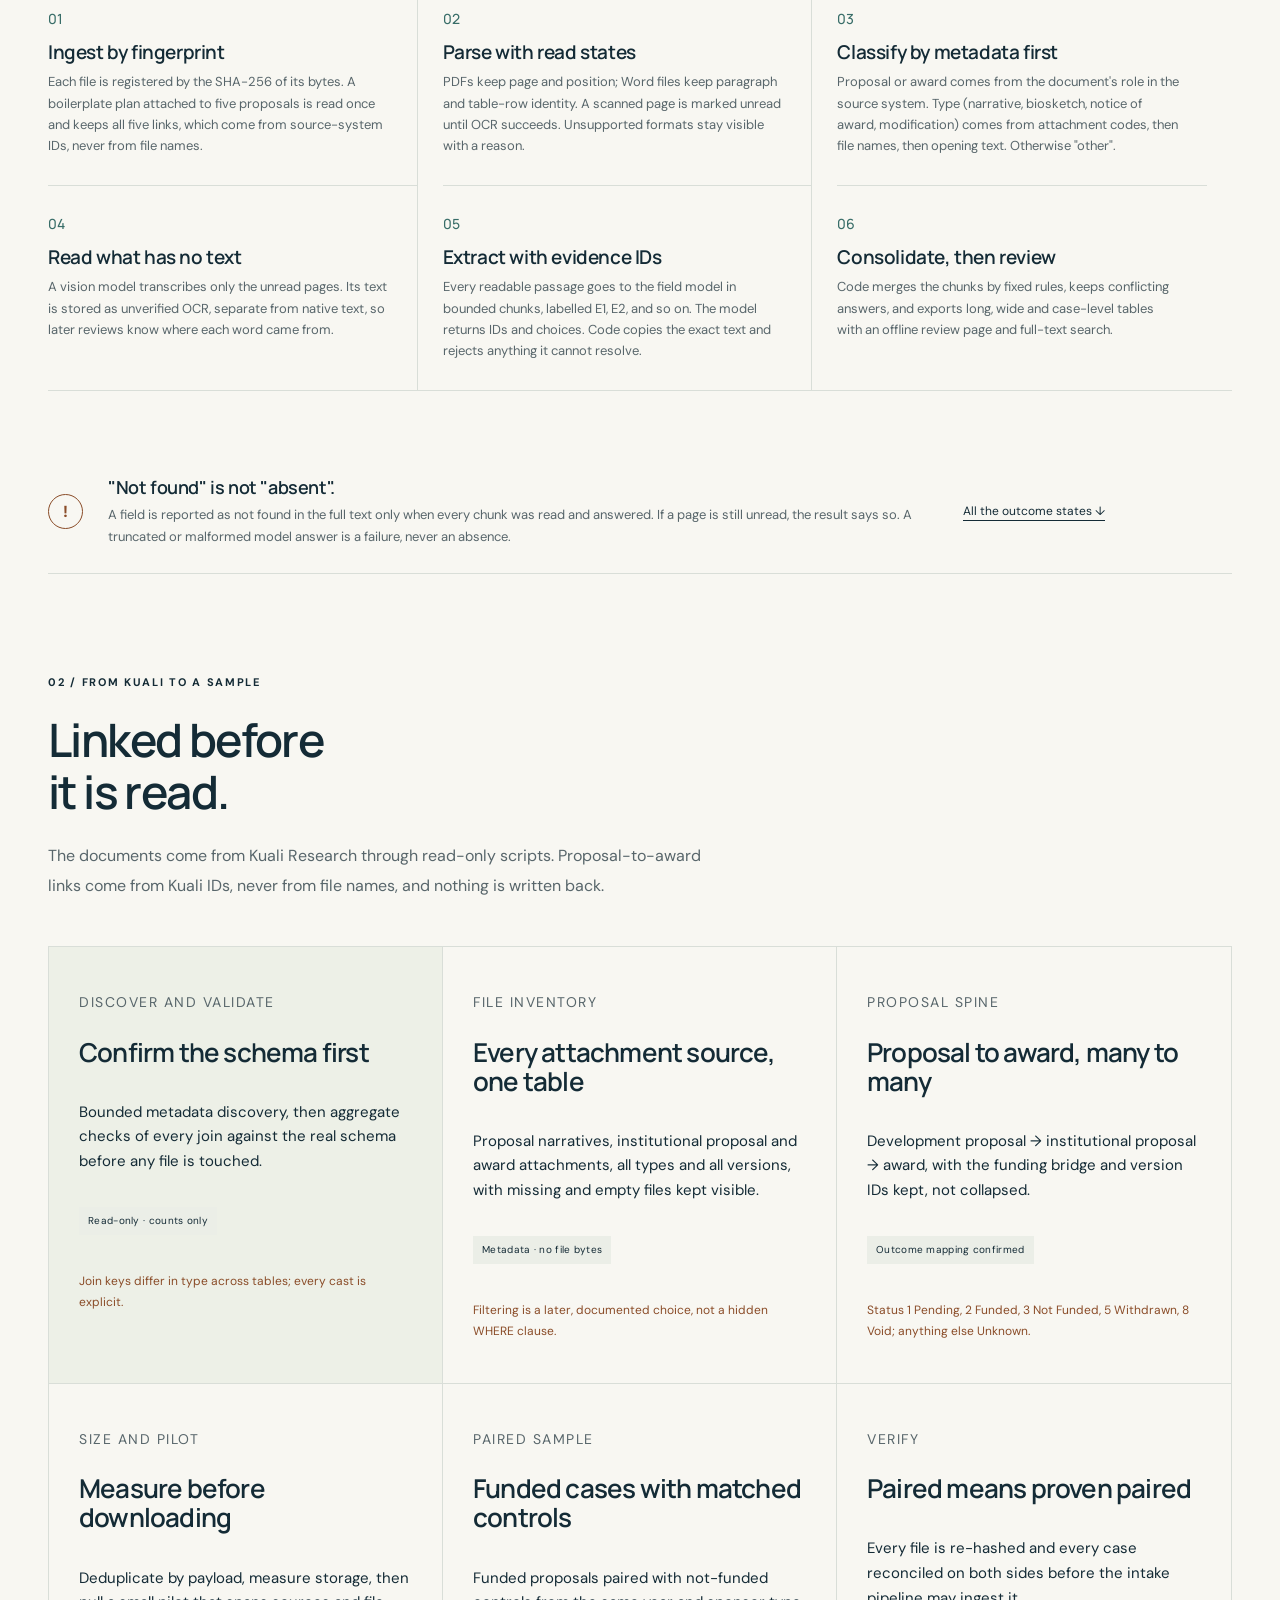
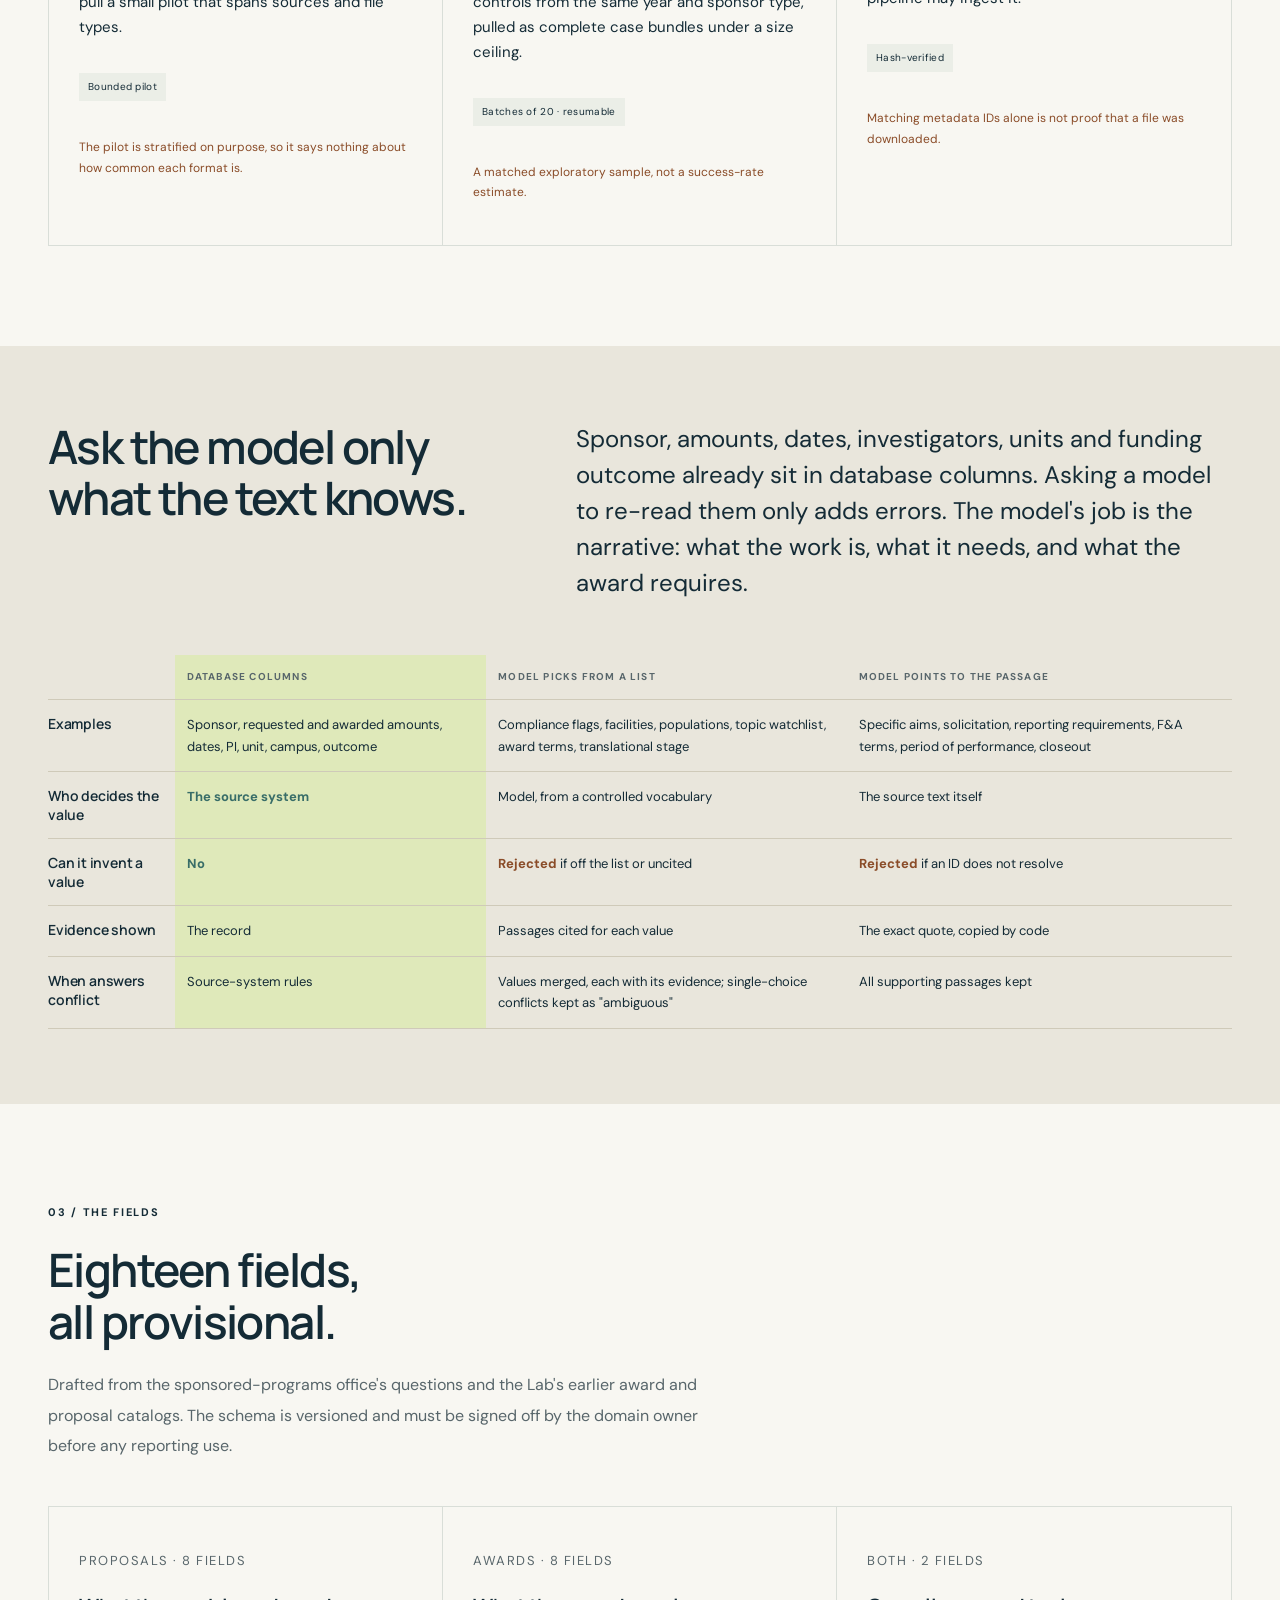
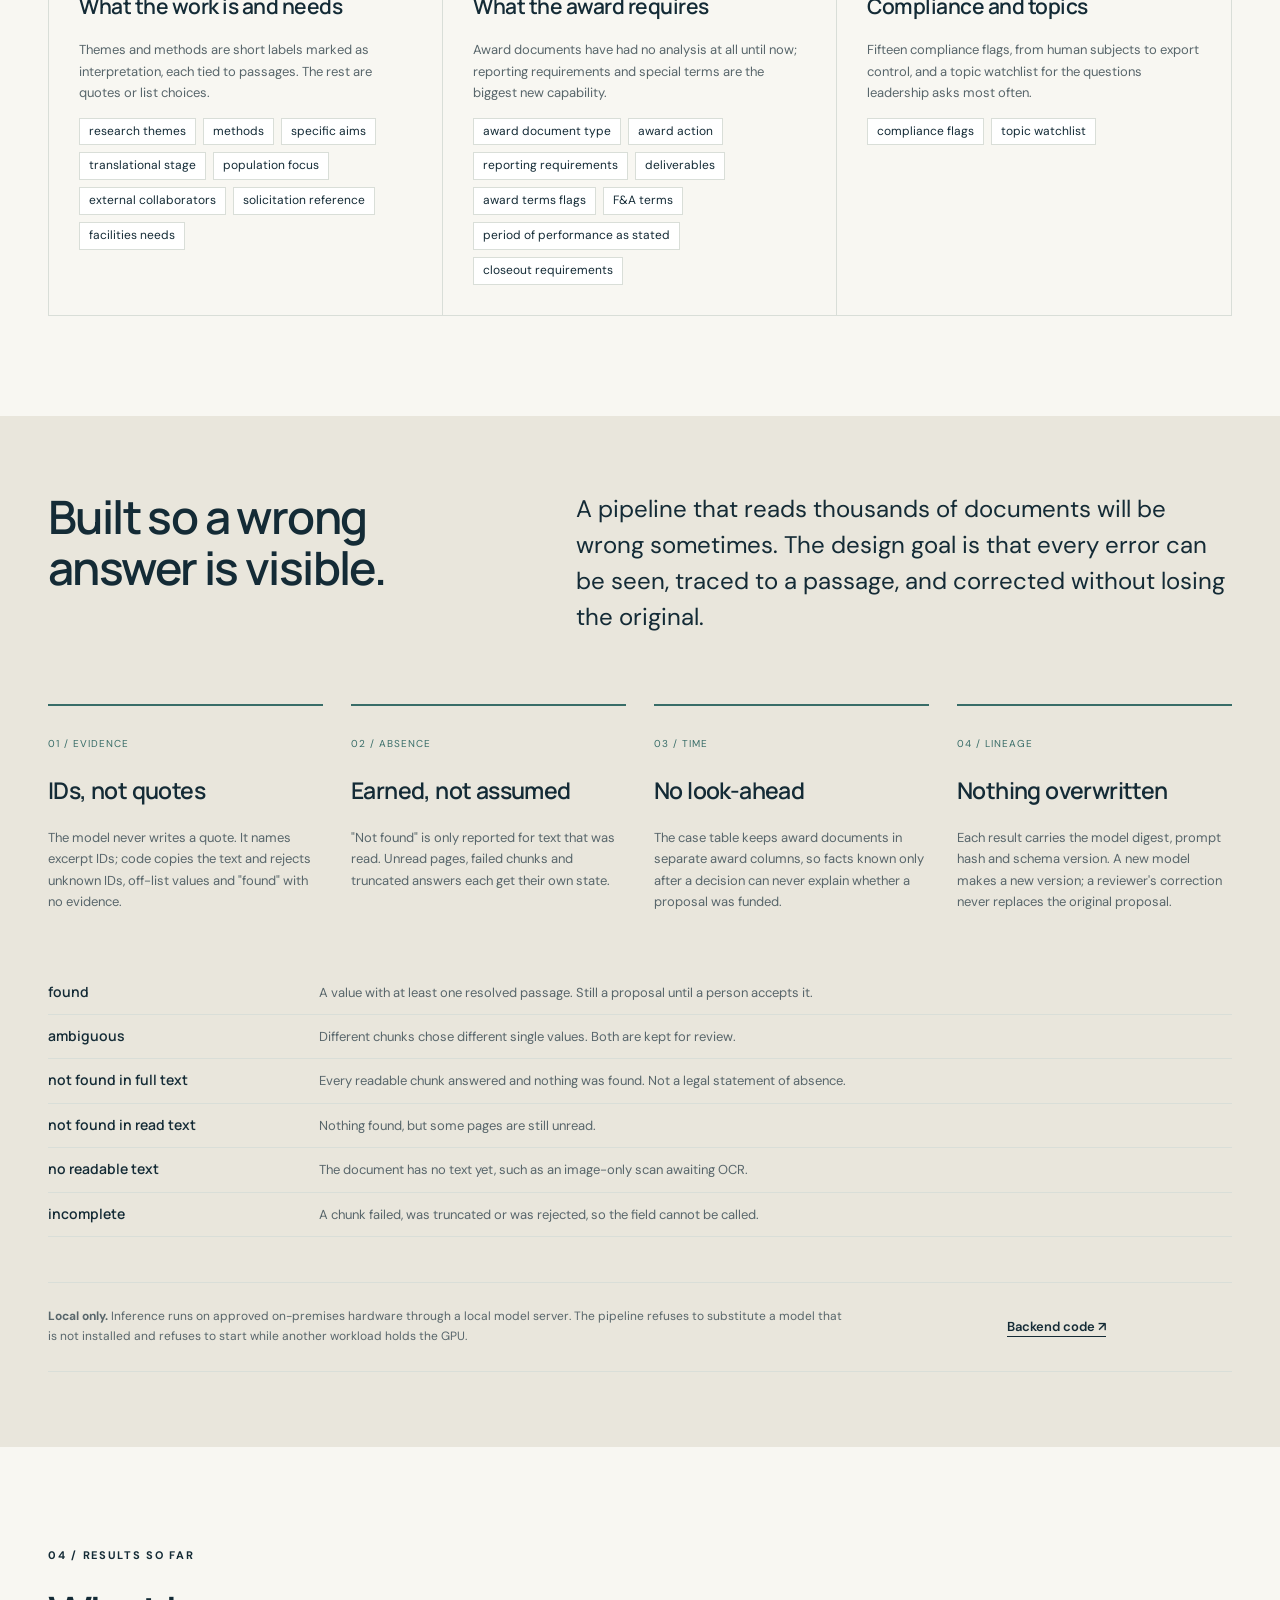
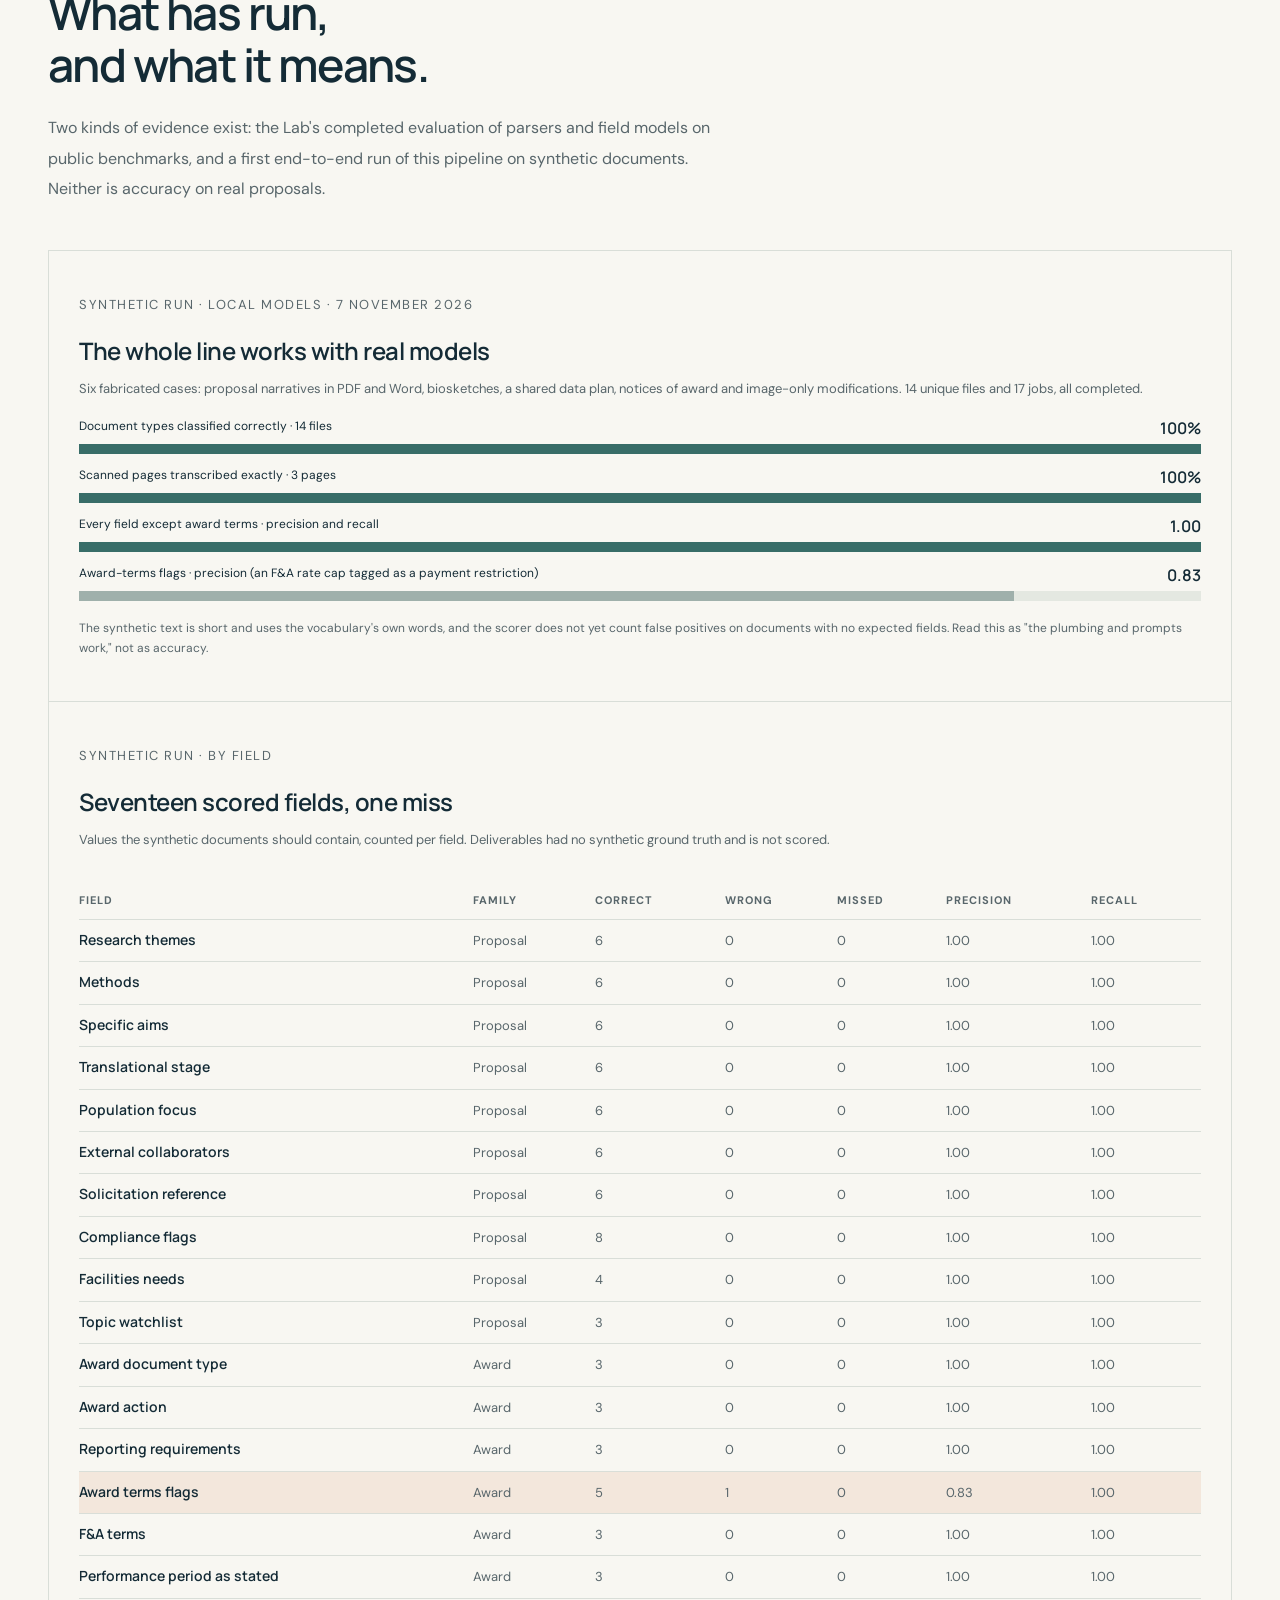
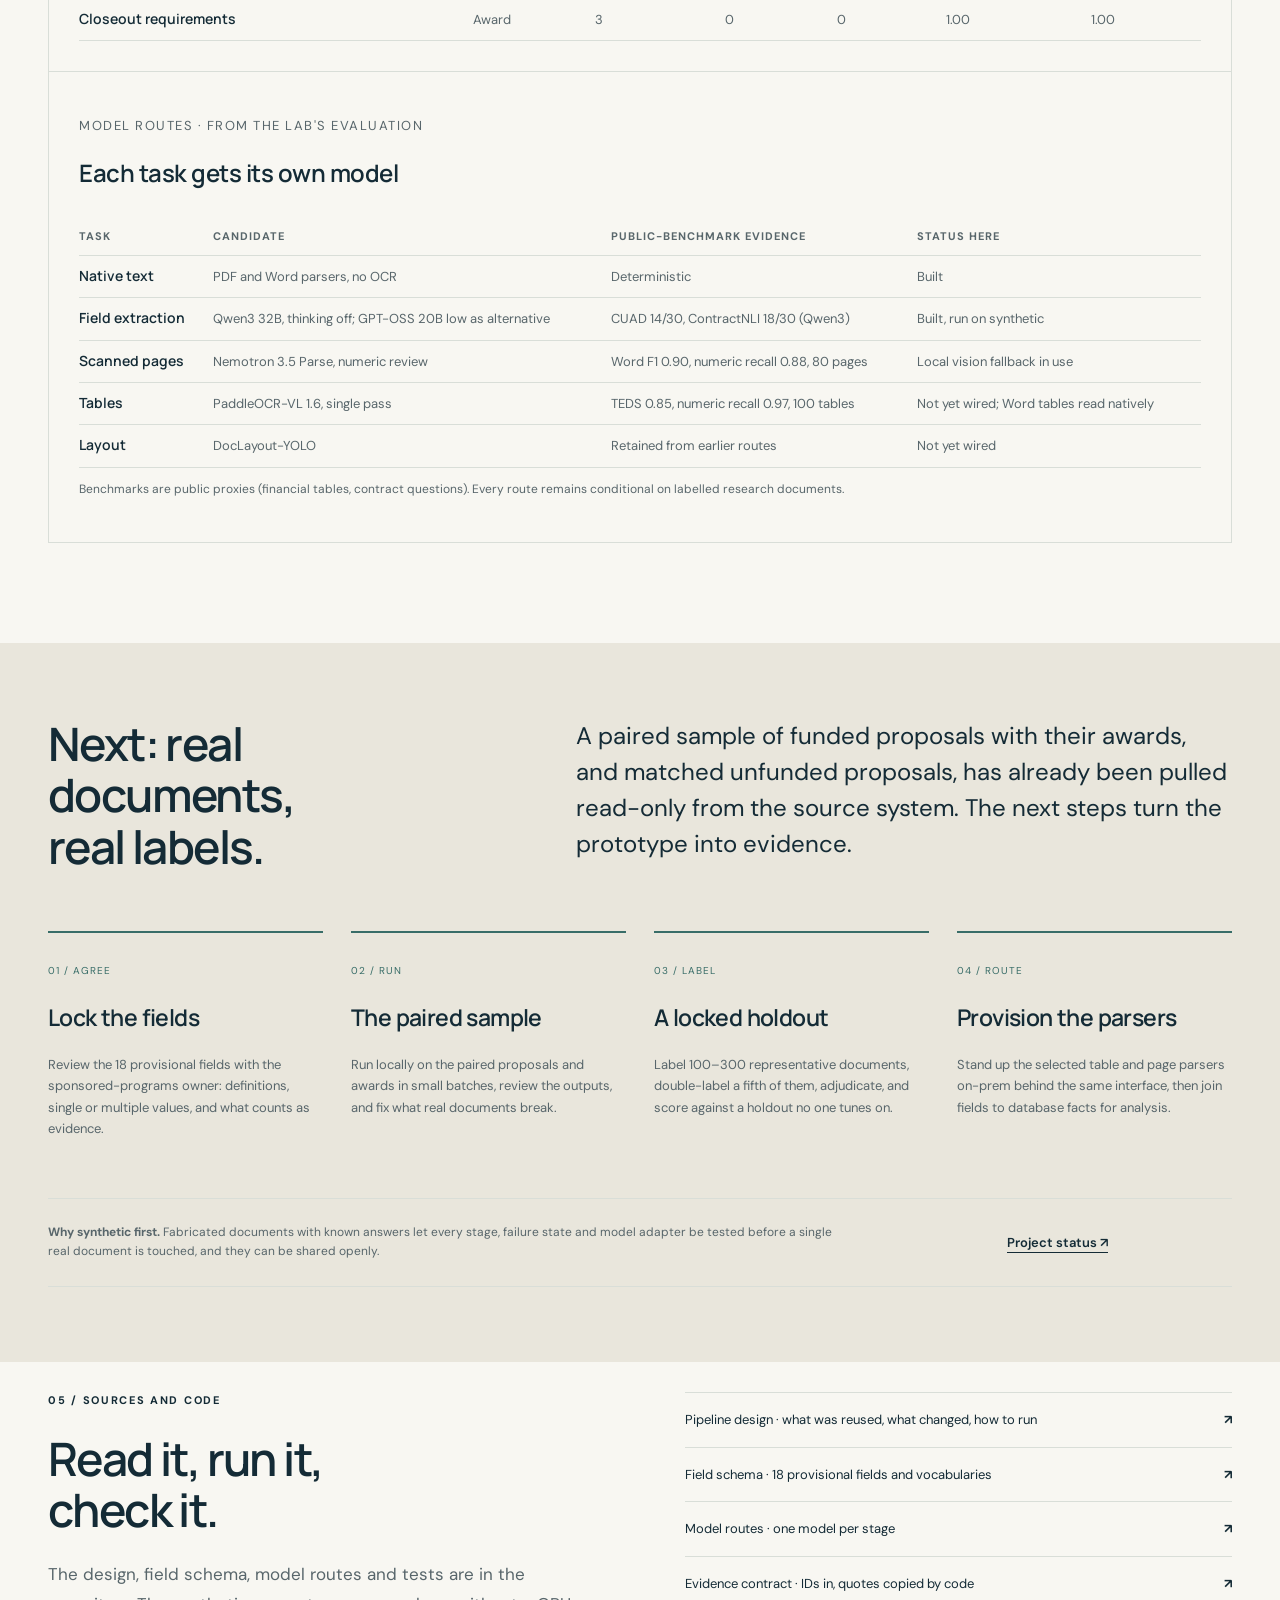
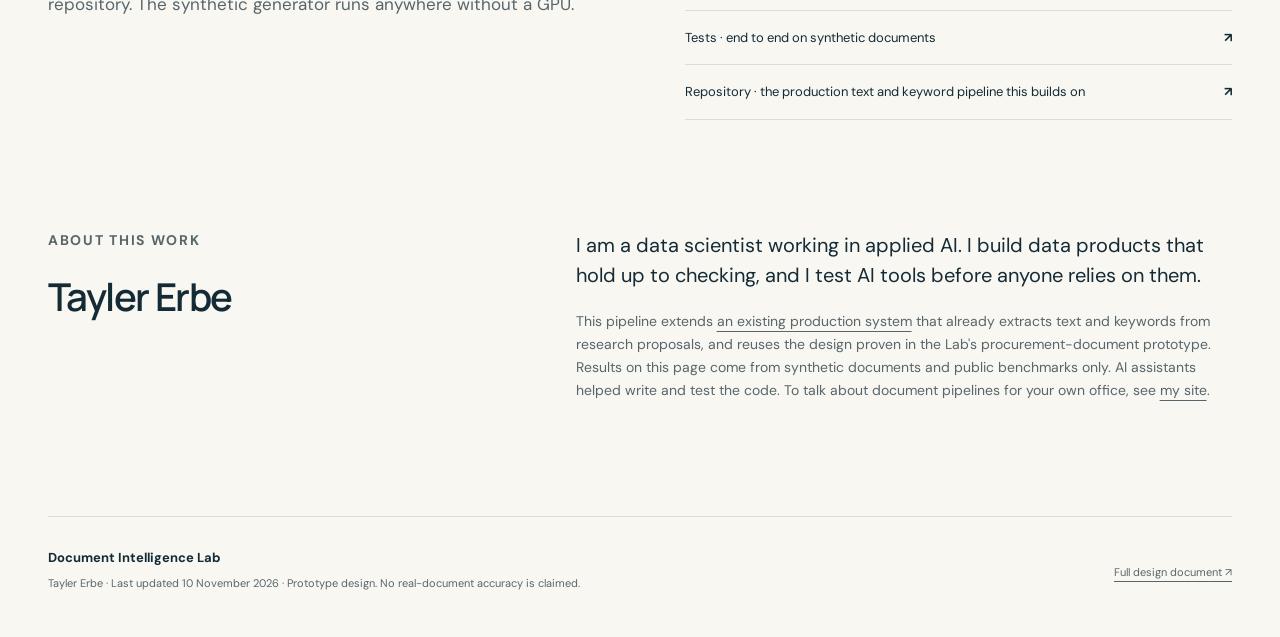
==== commit 0dea68fc: "Pipeline brief: link the existing production system to its case study" ====
--- a/docs/pipeline/index.html
+++ b/docs/pipeline/index.html
@@ -311,7 +311,7 @@
 <div><p class="eyebrow">ABOUT THIS WORK</p><h2 style="font-size:clamp(30px,3vw,42px)">Tayler Erbe</h2></div>
 <div>
 <p class="large-copy" style="font-size:20px">I am a data scientist working in applied AI. I build data products that hold up to checking, and I test AI tools before anyone relies on them.</p>
-<p>This pipeline extends an existing production system that already extracts text and keywords from research proposals, and reuses the design proven in the Lab's procurement-document prototype. Results on this page come from synthetic documents and public benchmarks only. AI assistants helped write and test the code. To talk about document pipelines for your own office, see <a href="https://taylererbe.com/">my site</a>.</p>
+<p>This pipeline extends <a href="https://taylererbe.com/research-proposal-processing.html">an existing production system</a> that already extracts text and keywords from research proposals, and reuses the design proven in the Lab's procurement-document prototype. Results on this page come from synthetic documents and public benchmarks only. AI assistants helped write and test the code. To talk about document pipelines for your own office, see <a href="https://taylererbe.com/">my site</a>.</p>
 </div>
 </div>
 </section>
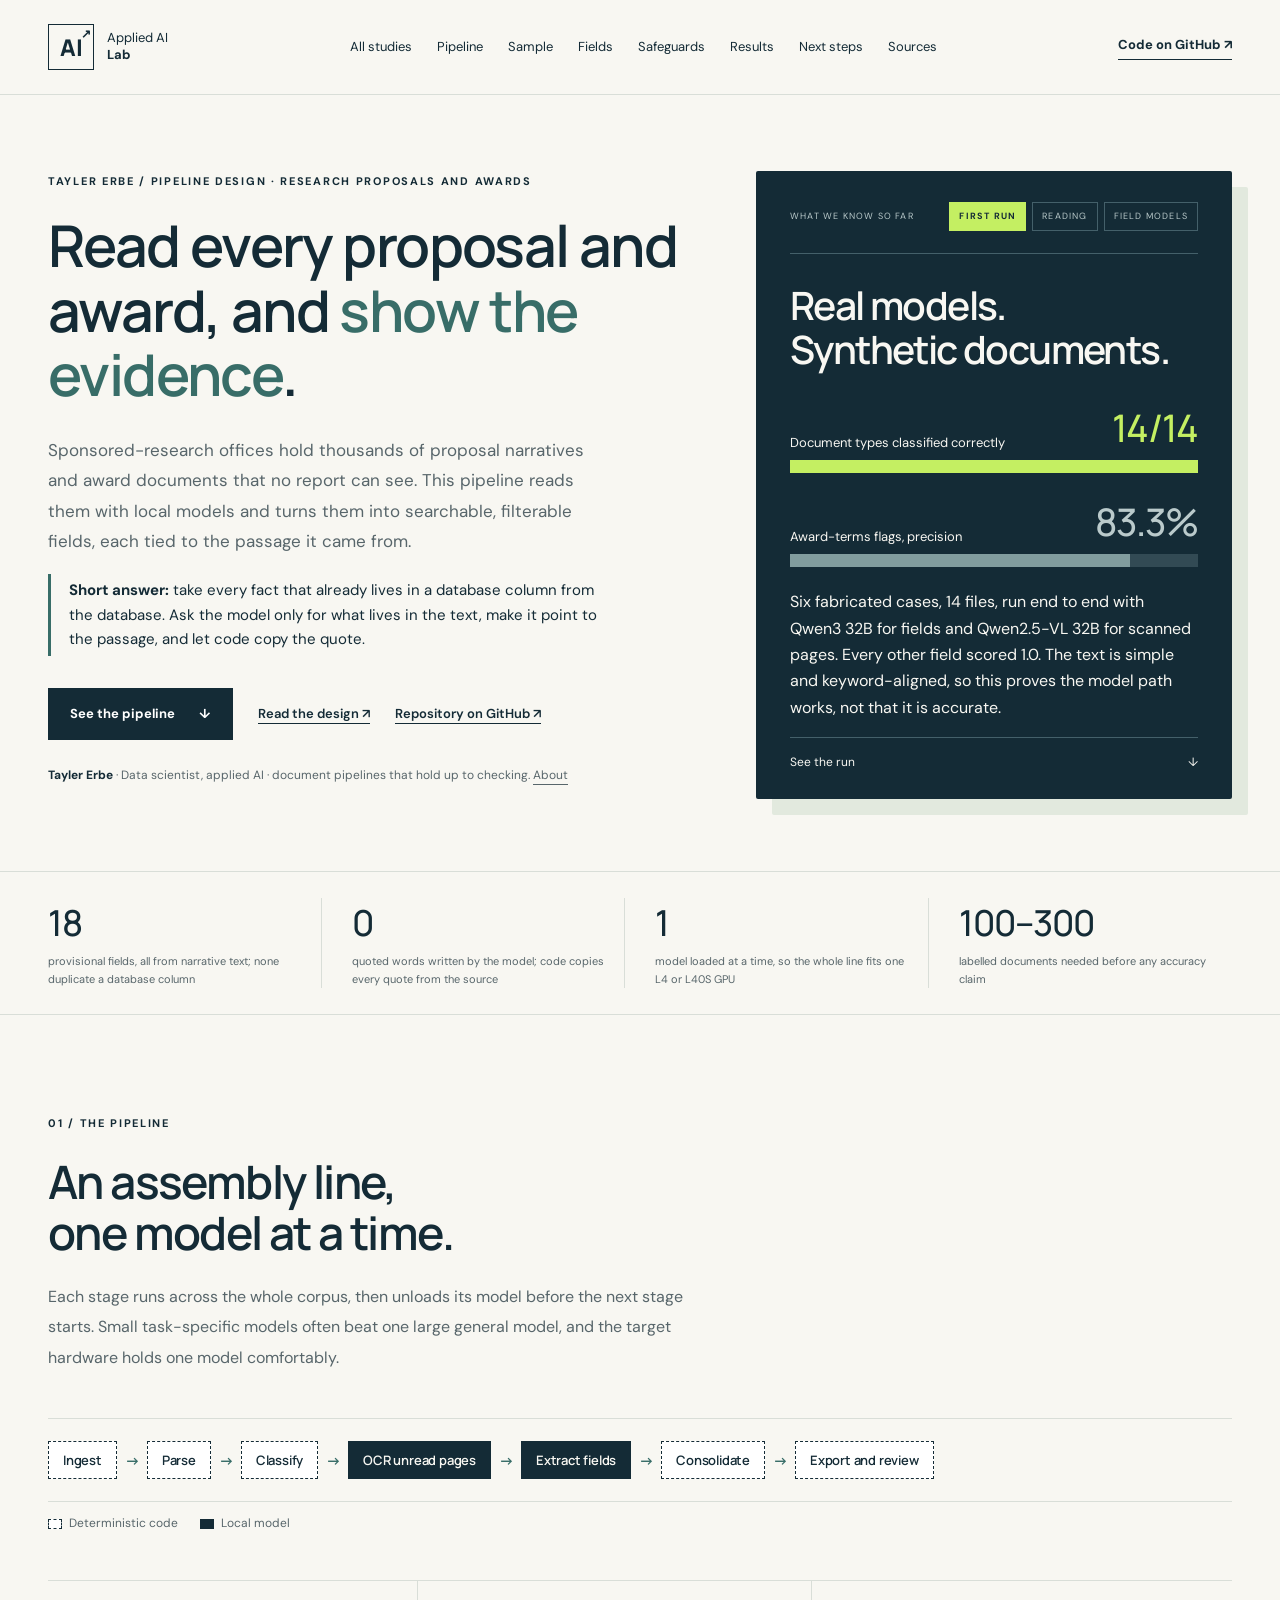
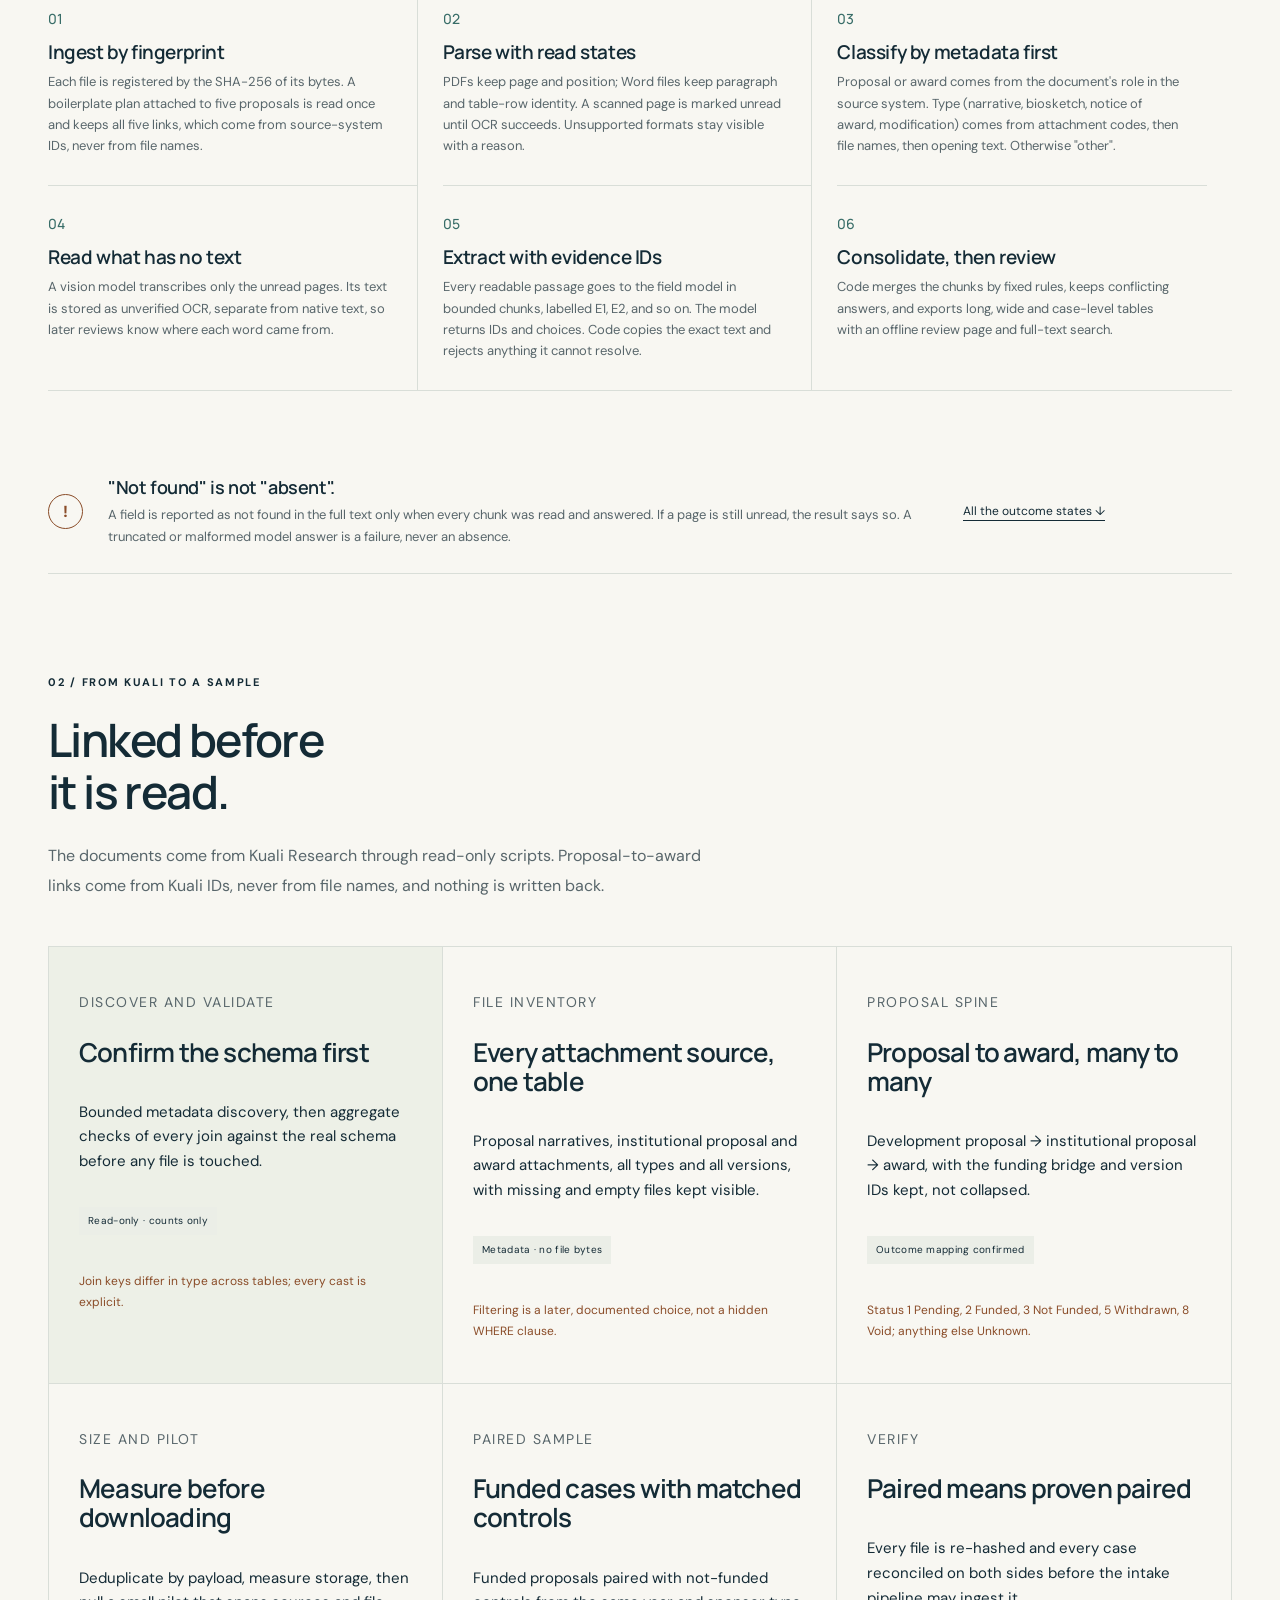
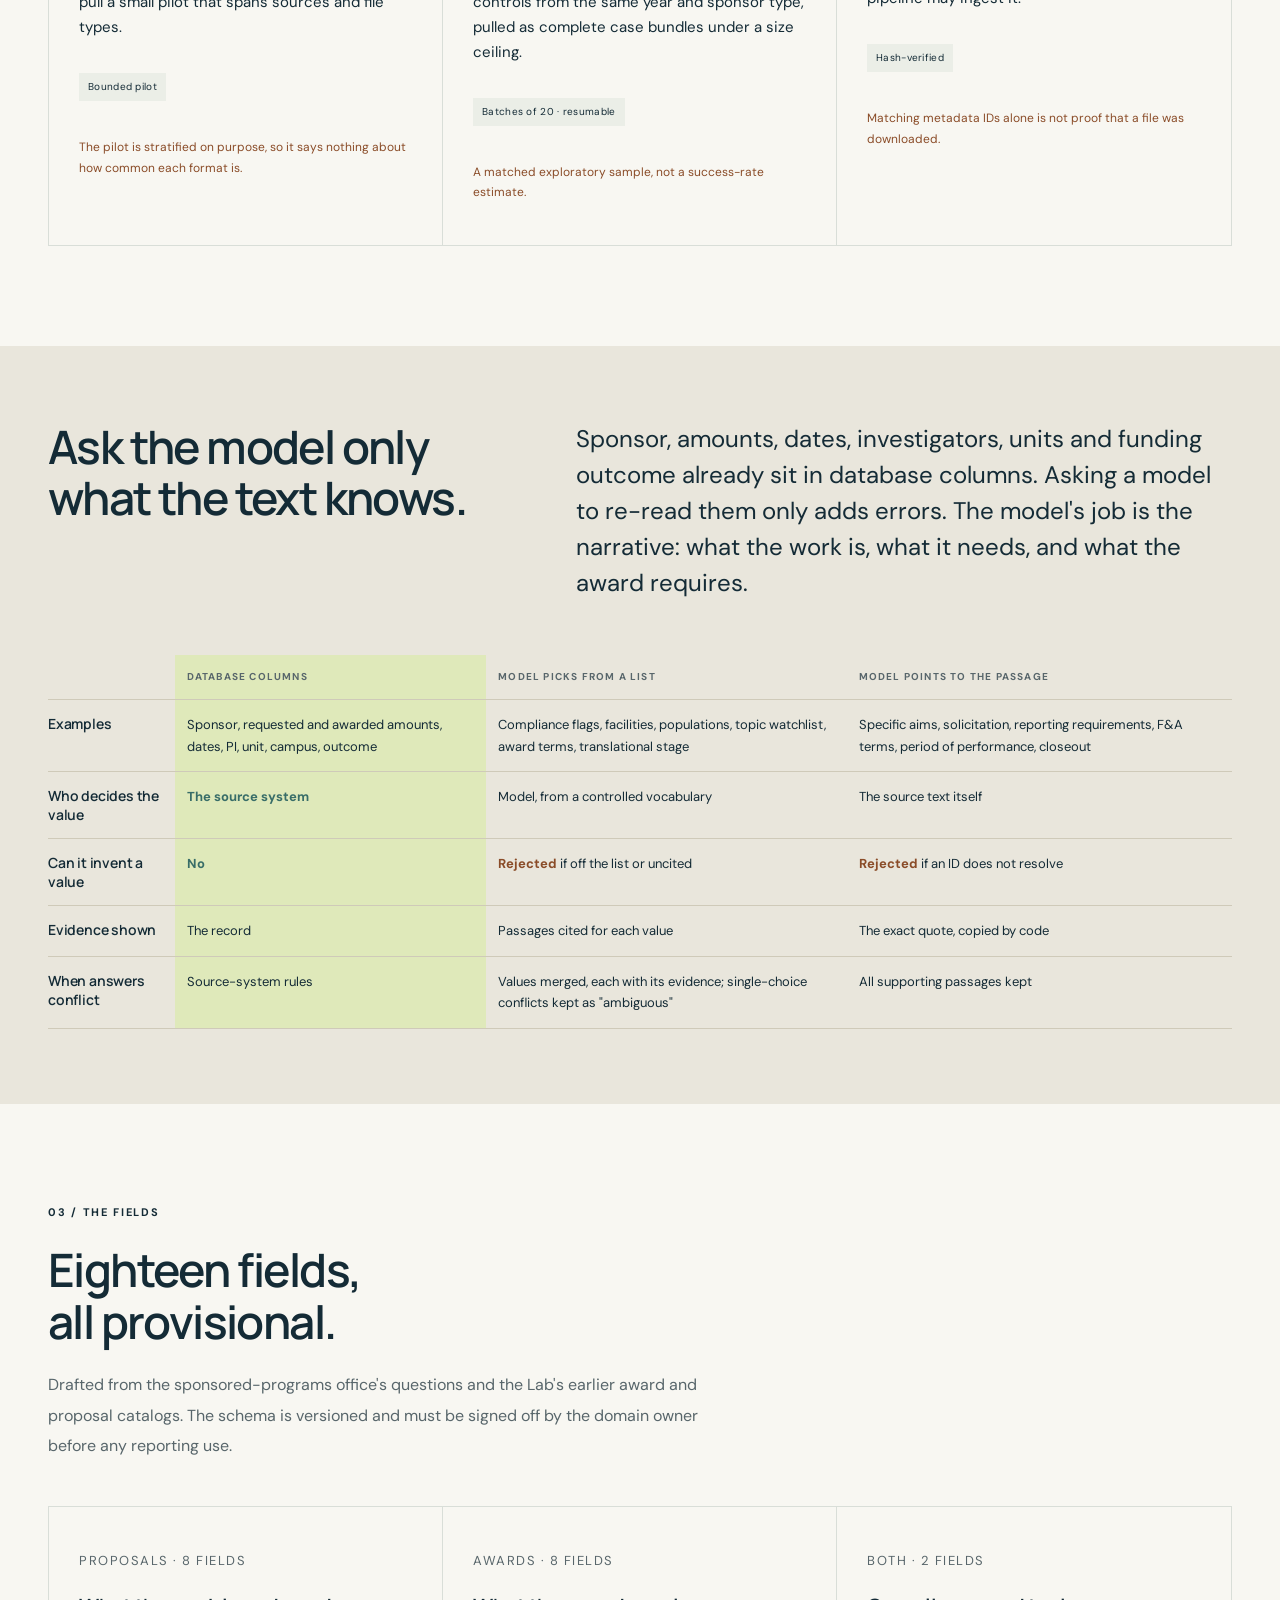
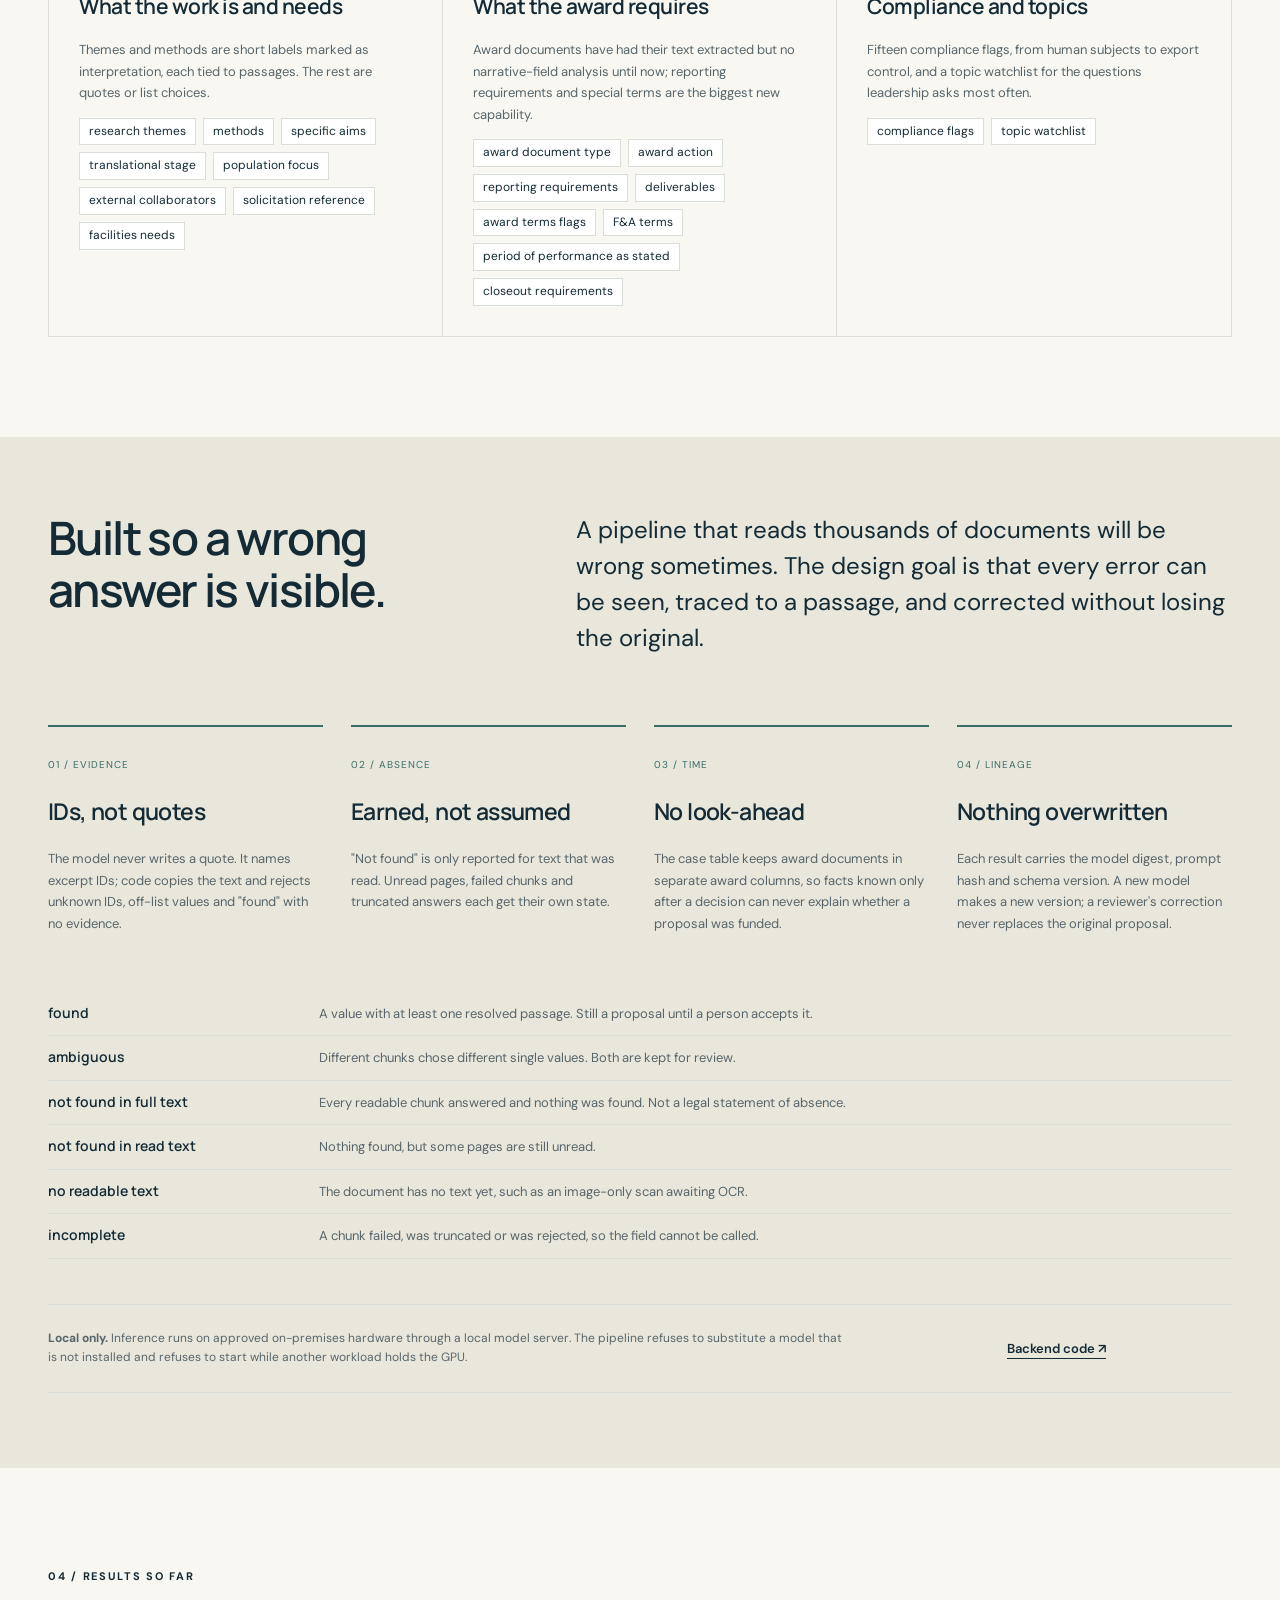
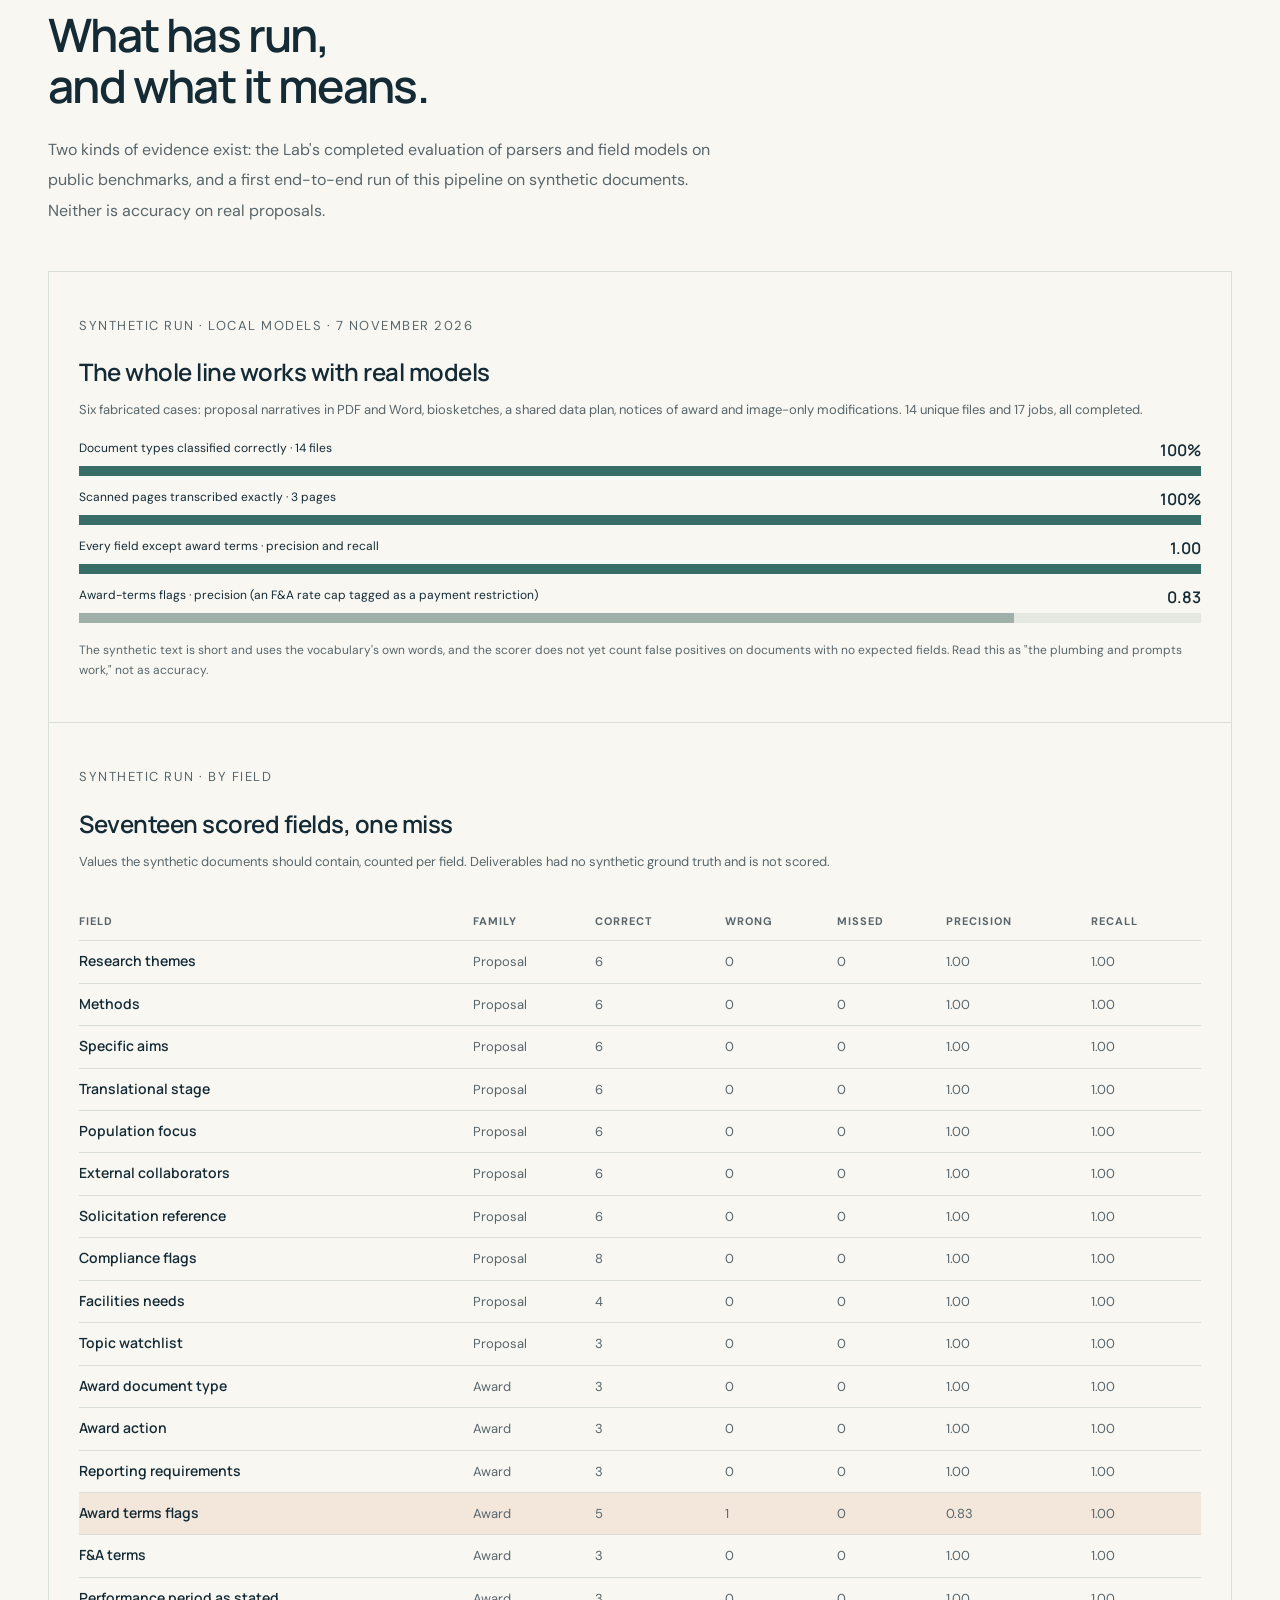
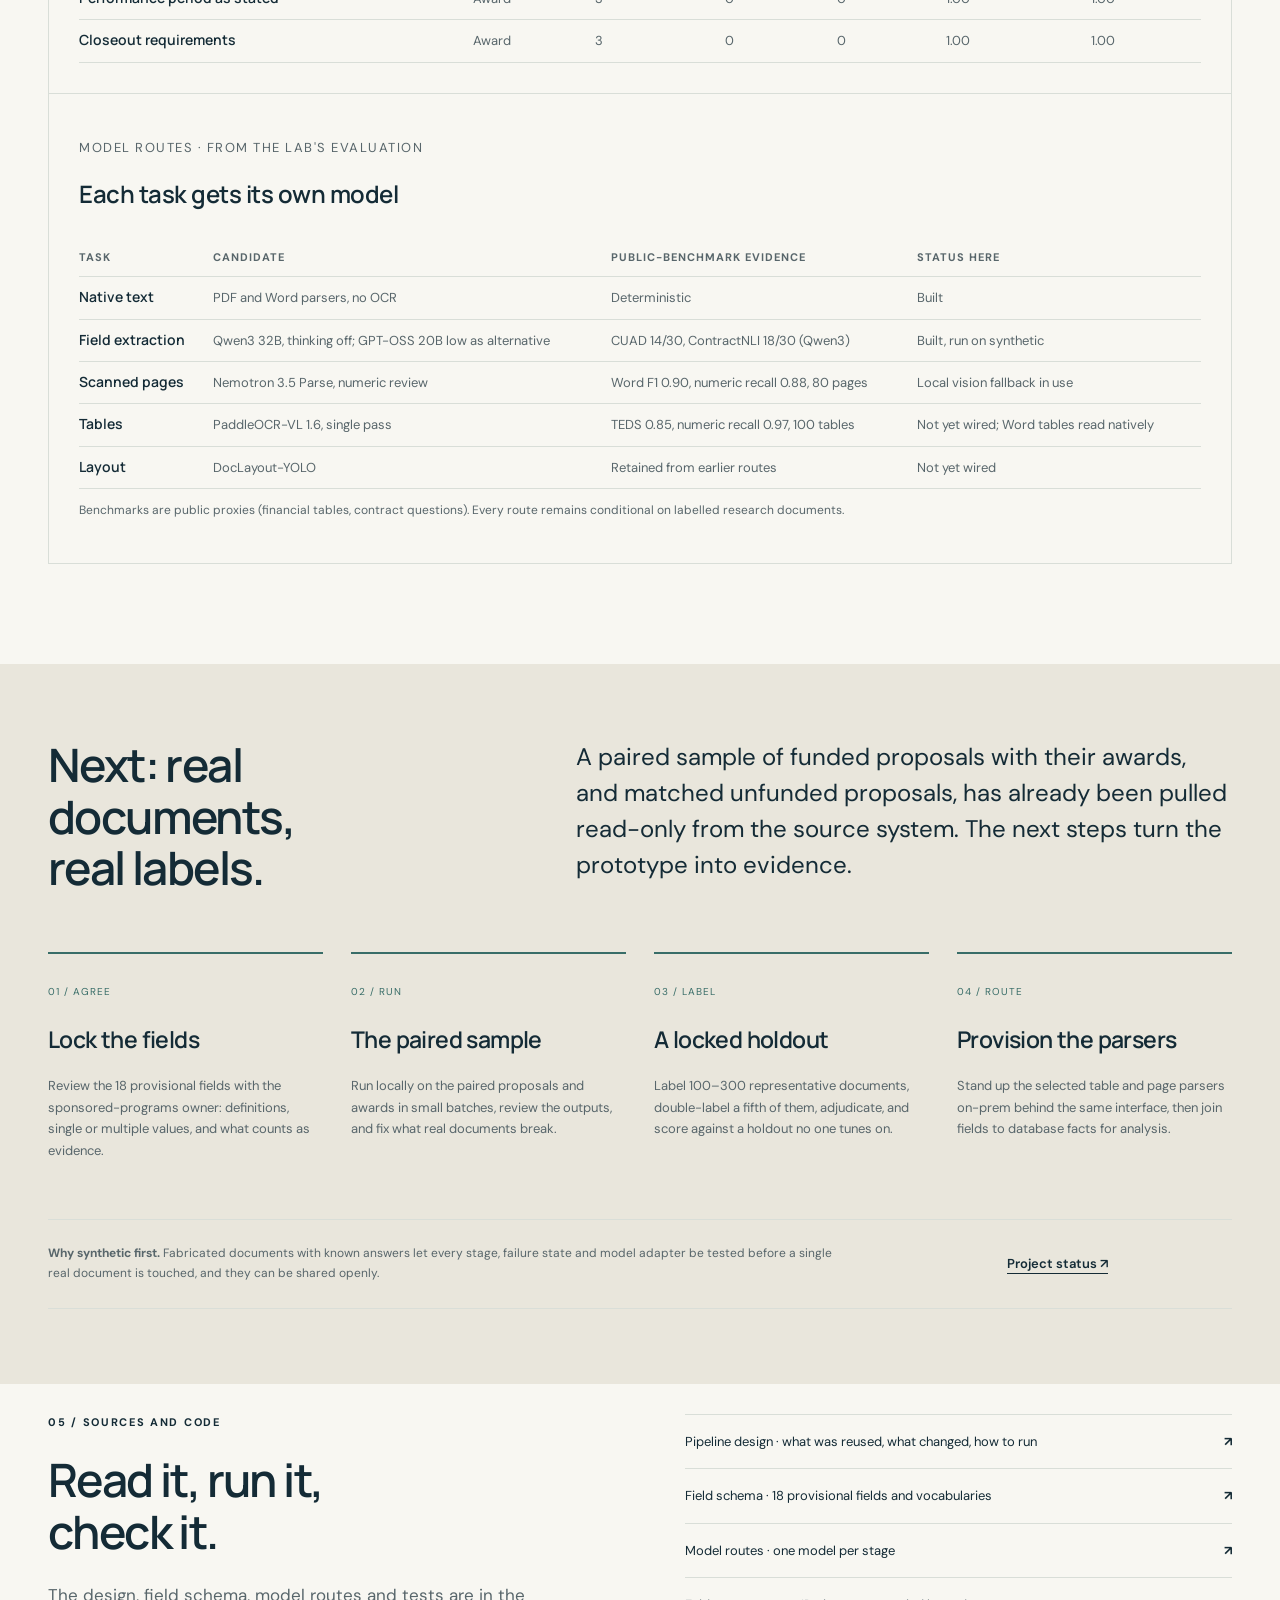
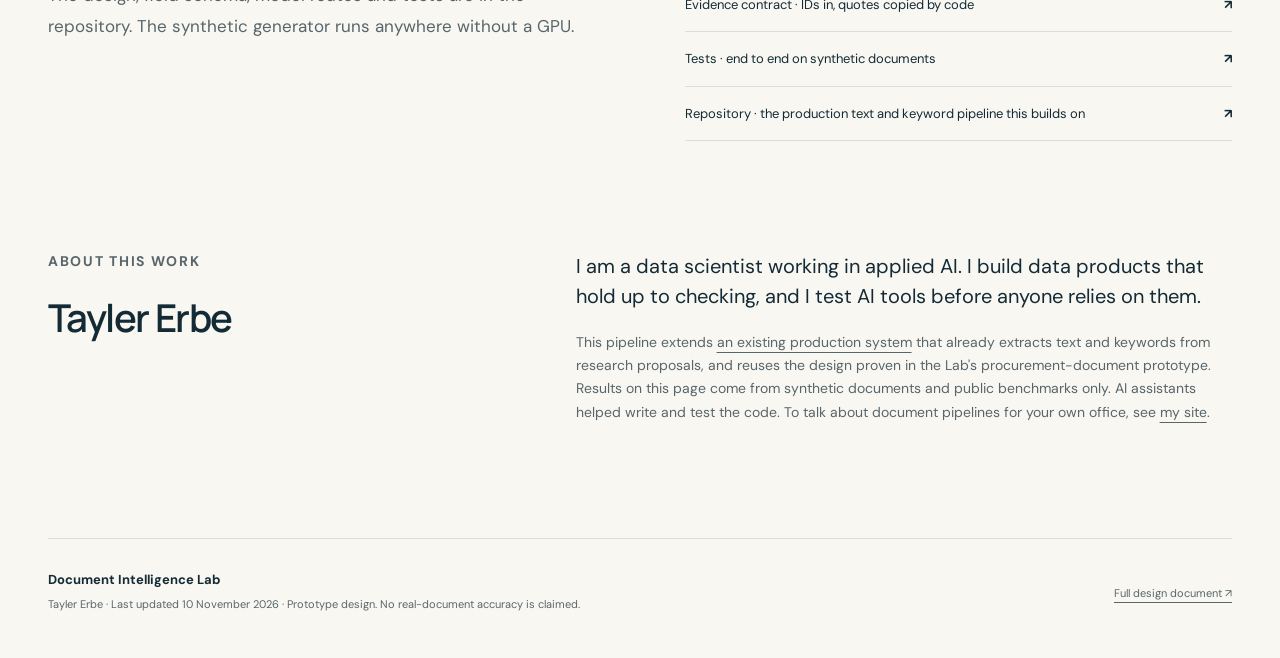
==== commit 78ed5680: "Pipeline brief: awards already have text extraction; what's new is narrative-field analysis" ====
--- a/docs/pipeline/index.html
+++ b/docs/pipeline/index.html
@@ -173,7 +173,7 @@
 <div class="results-band">
 <article><p class="route-id">PROPOSALS · 8 FIELDS</p><h3>What the work is and needs</h3><p>Themes and methods are short labels marked as interpretation, each tied to passages. The rest are quotes or list choices.</p>
 <ul class="field-list"><li>research themes</li><li>methods</li><li>specific aims</li><li>translational stage</li><li>population focus</li><li>external collaborators</li><li>solicitation reference</li><li>facilities needs</li></ul></article>
-<article><p class="route-id">AWARDS · 8 FIELDS</p><h3>What the award requires</h3><p>Award documents have had no analysis at all until now; reporting requirements and special terms are the biggest new capability.</p>
+<article><p class="route-id">AWARDS · 8 FIELDS</p><h3>What the award requires</h3><p>Award documents have had their text extracted but no narrative-field analysis until now; reporting requirements and special terms are the biggest new capability.</p>
 <ul class="field-list"><li>award document type</li><li>award action</li><li>reporting requirements</li><li>deliverables</li><li>award terms flags</li><li>F&amp;A terms</li><li>period of performance as stated</li><li>closeout requirements</li></ul></article>
 <article><p class="route-id">BOTH · 2 FIELDS</p><h3>Compliance and topics</h3><p>Fifteen compliance flags, from human subjects to export control, and a topic watchlist for the questions leadership asks most often.</p>
 <ul class="field-list"><li>compliance flags</li><li>topic watchlist</li></ul></article>
